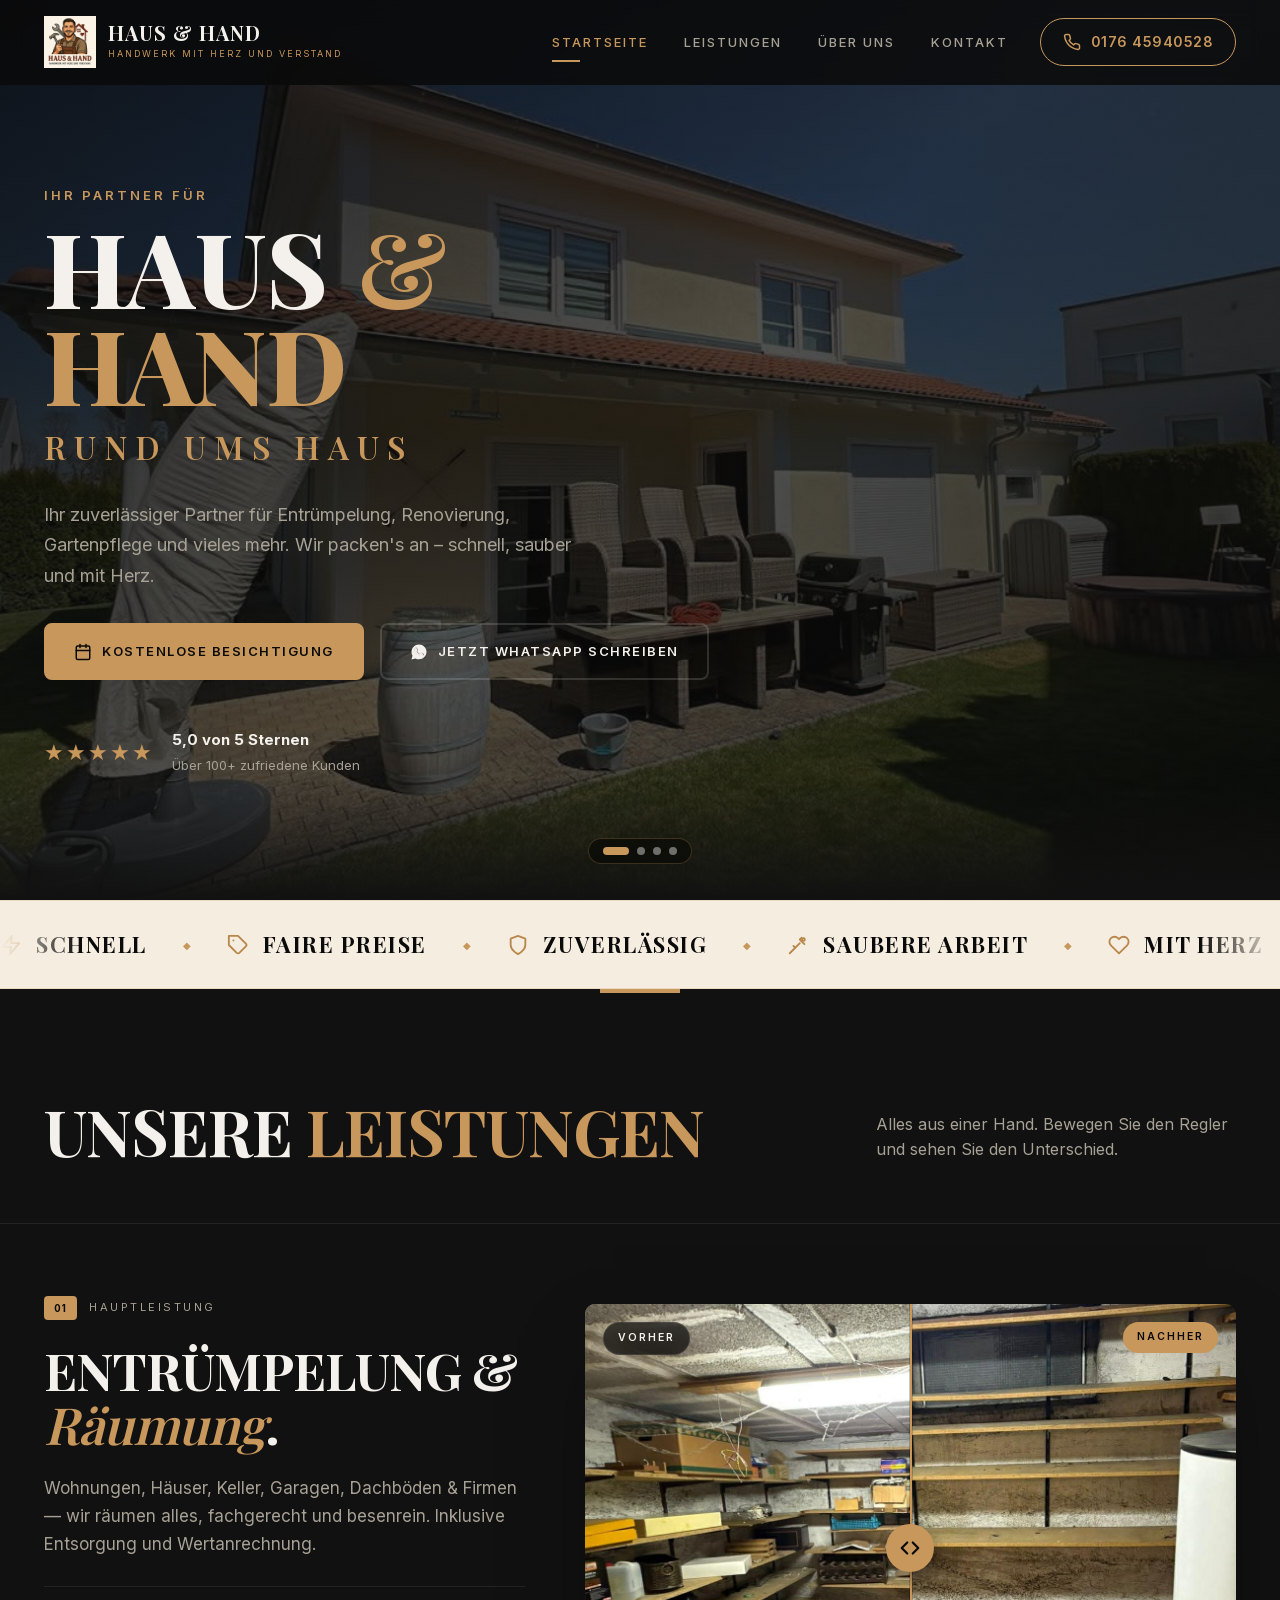
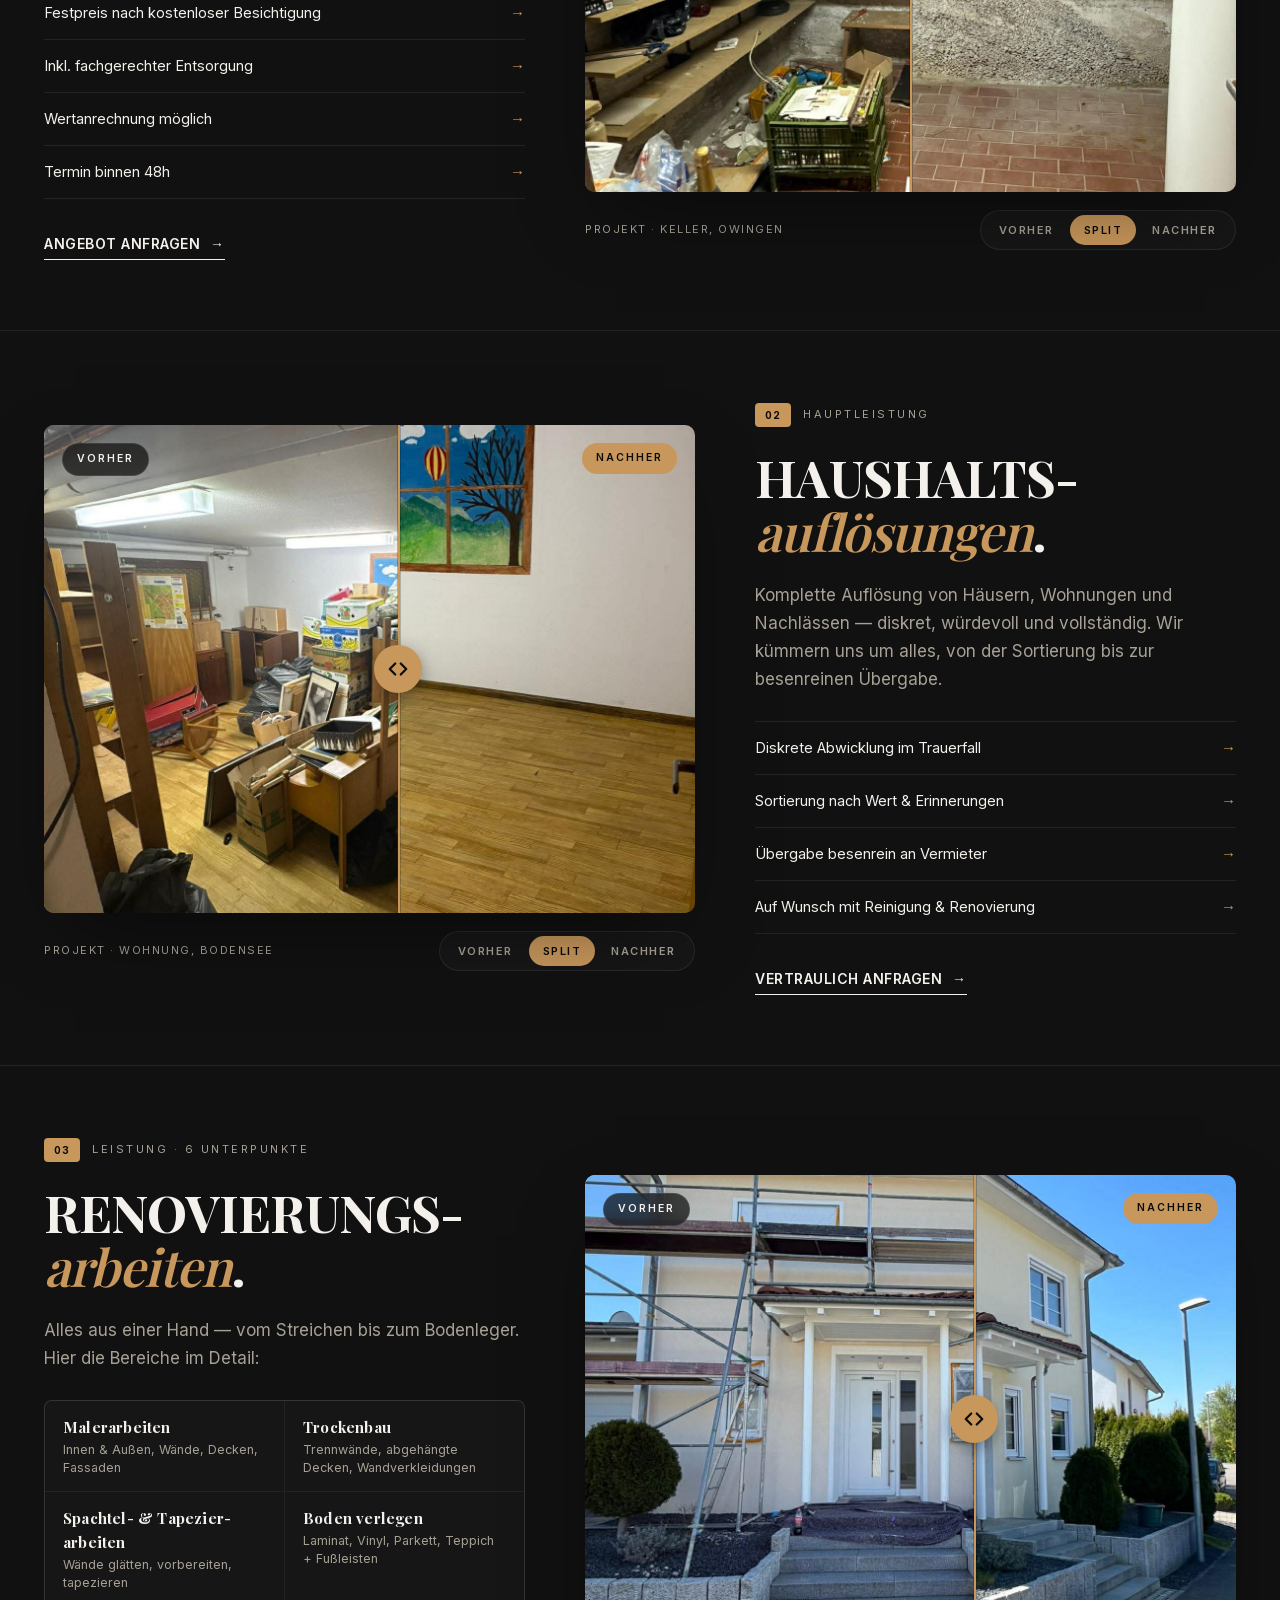
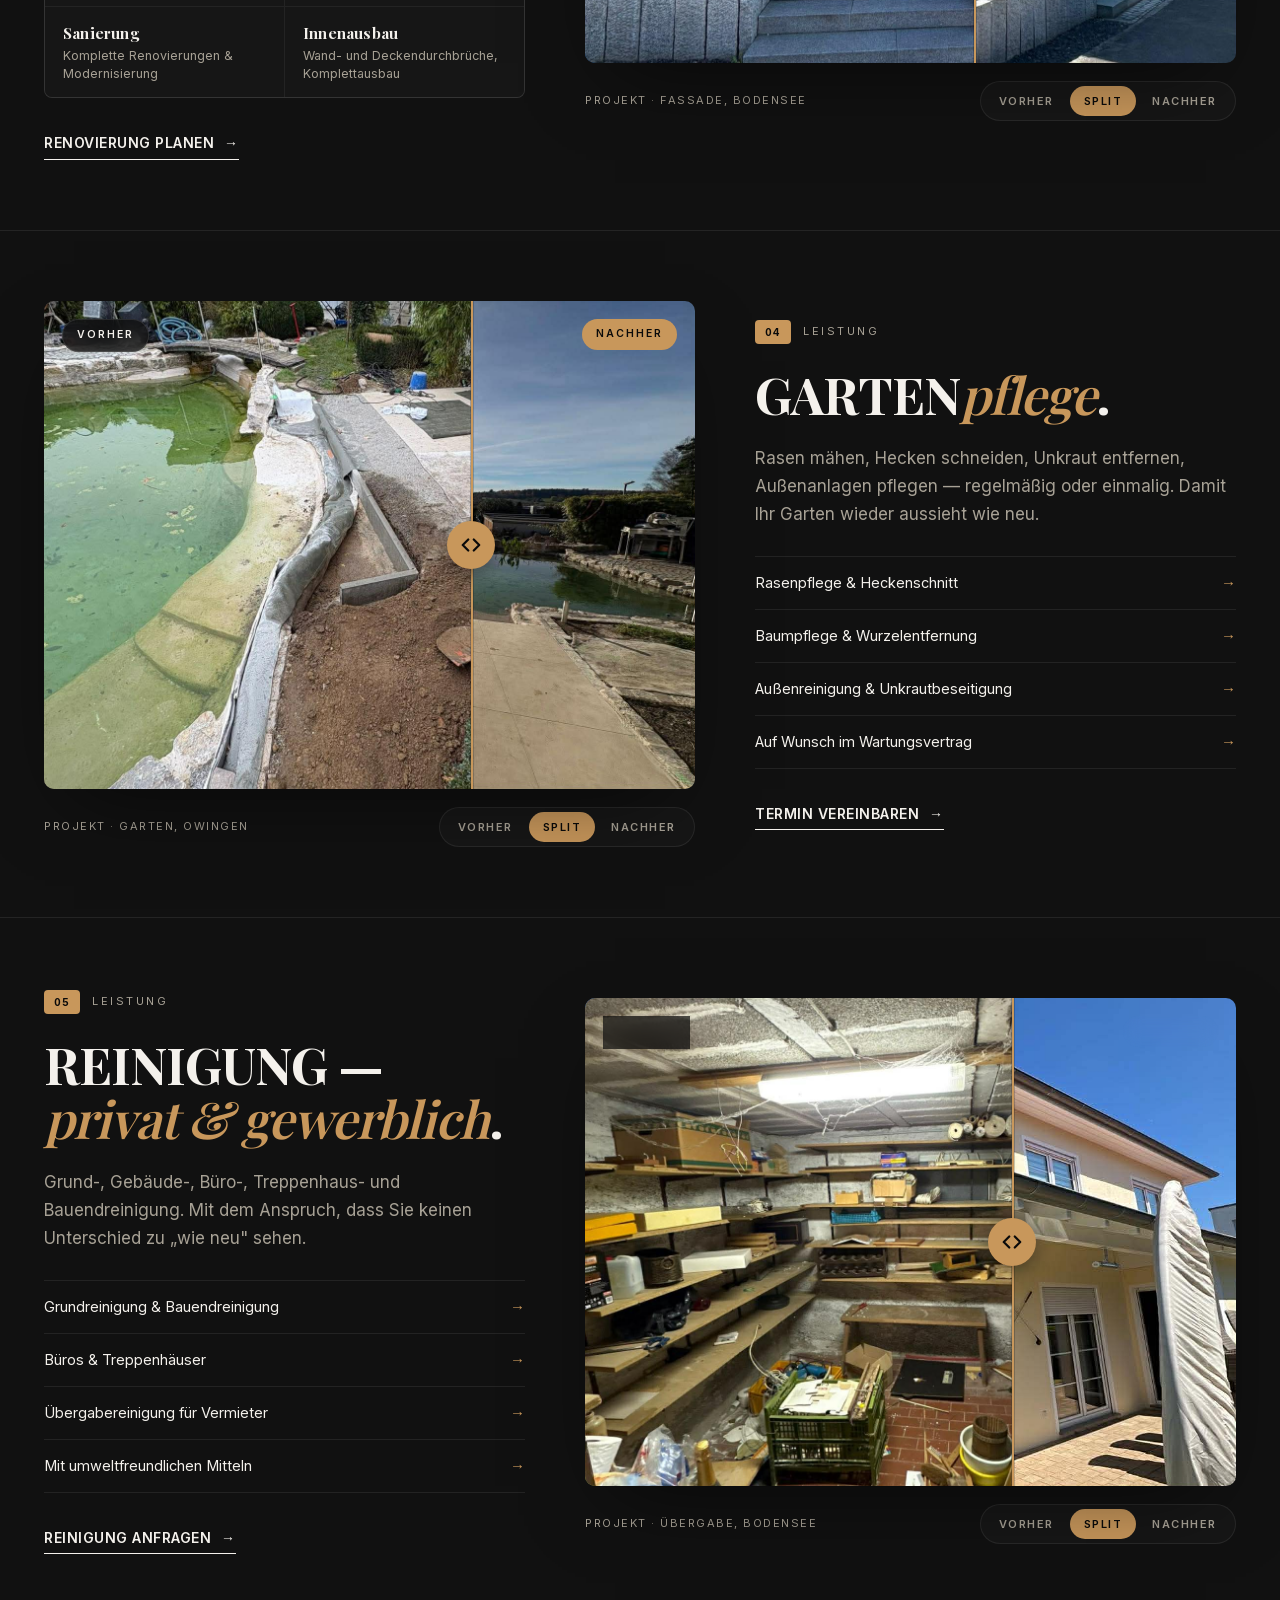
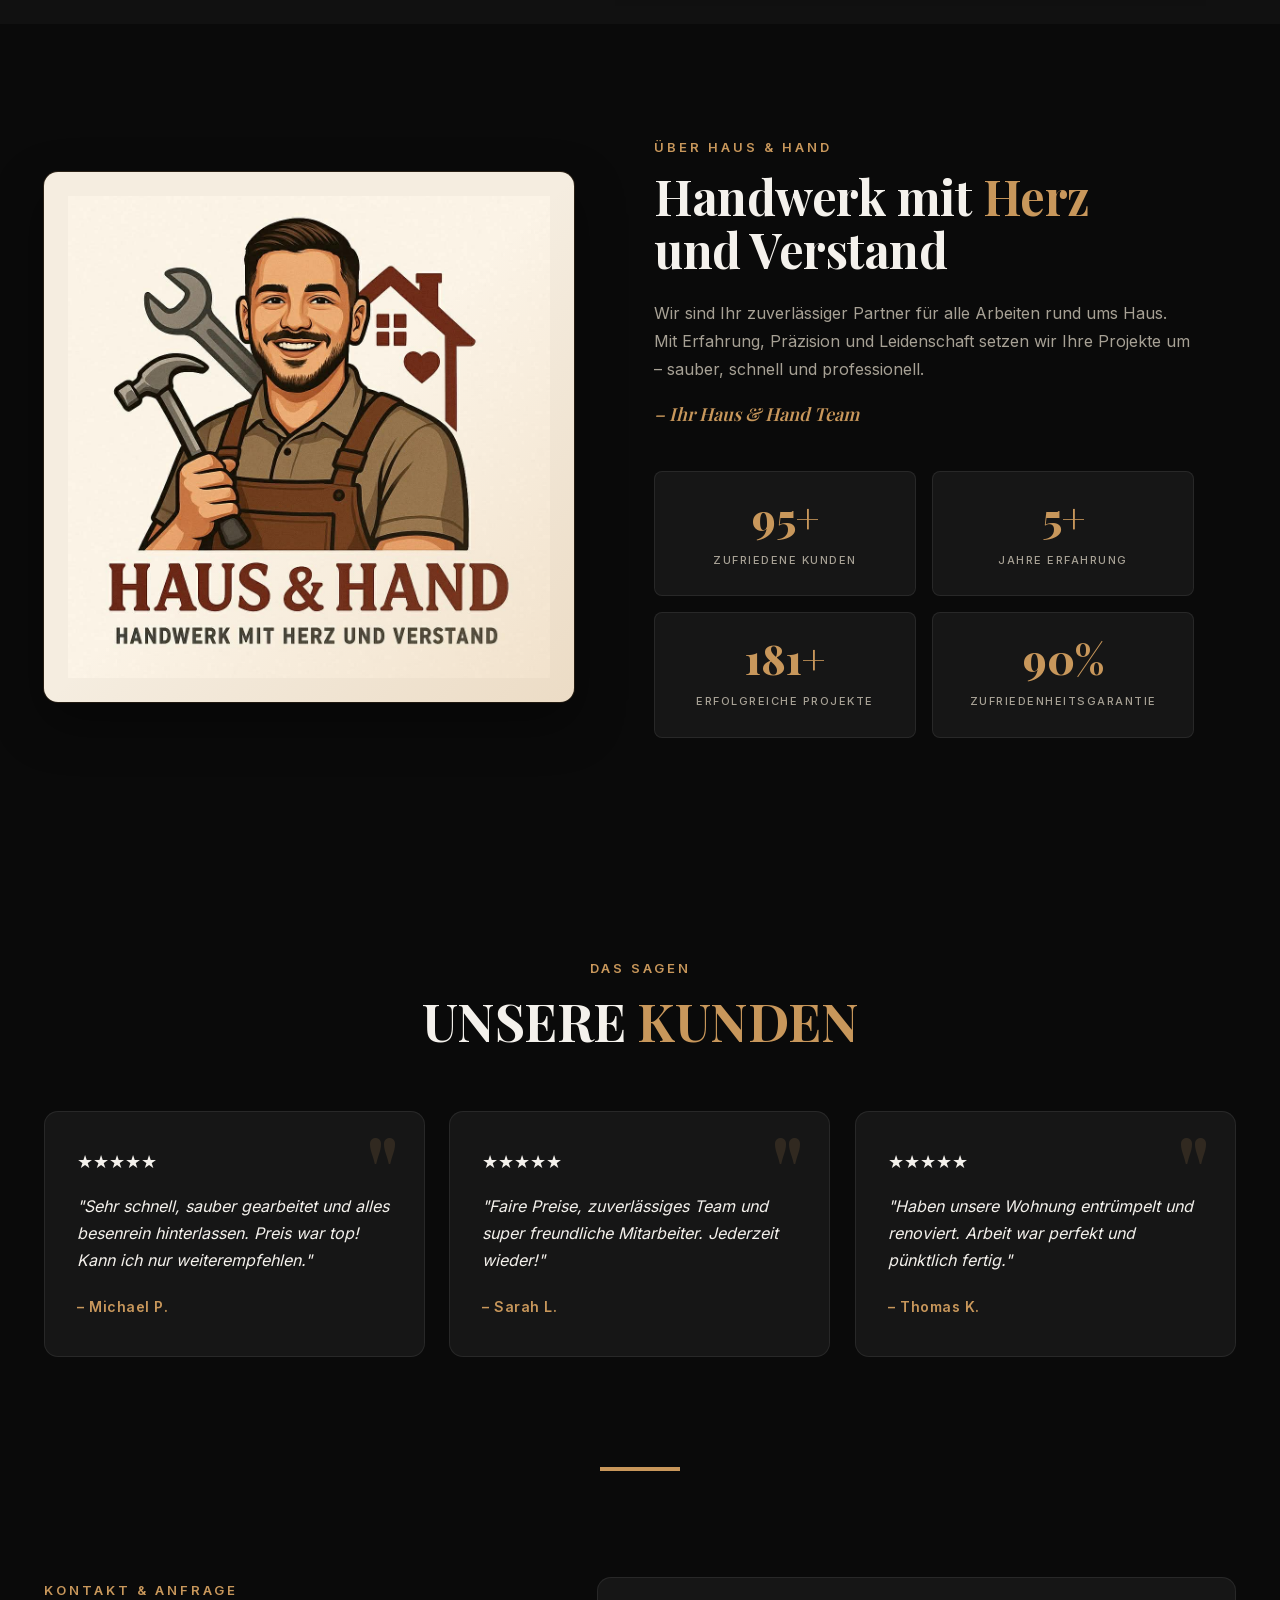
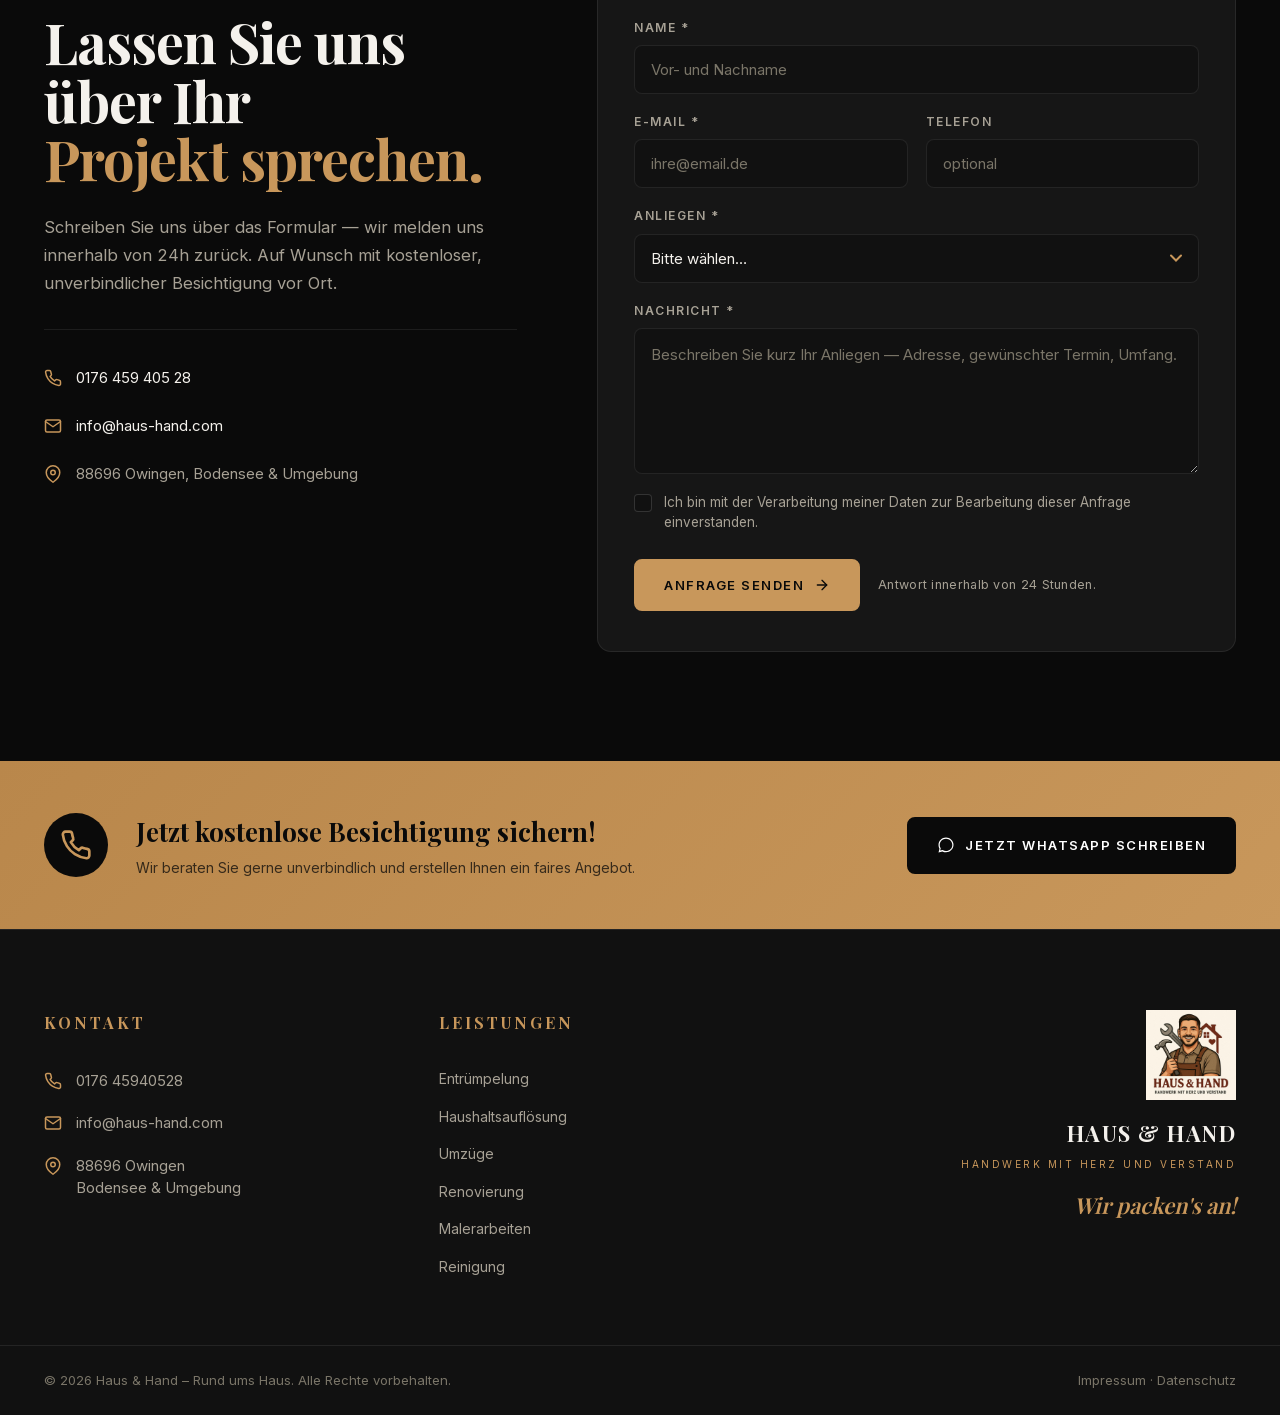
==== index.html @ e4607d59 "Add Impressum & Datenschutz, self-host Google Fonts, fix email" ====
<!DOCTYPE html>
<html lang="de">
<head>
  <meta charset="UTF-8">
  <meta name="viewport" content="width=device-width, initial-scale=1.0">
  <meta name="description" content="Haus & Hand – Ihr zuverlässiger Partner für Entrümpelung, Haushaltsauflösung, Umzüge, Renovierung, Malerarbeiten, Trockenbau, Bodenleger, Gartenpflege und Reinigung in Owingen am Bodensee.">
  <title>Haus & Hand – Handwerk mit Herz und Verstand | Owingen Bodensee</title>
  <link rel="stylesheet" href="styles.css">
</head>
<body>

  <!-- HEADER -->
  <header class="site-header" id="top">
    <div class="container header-inner">
      <a href="#top" class="brand">
        <img src="images/logo.jpg" alt="Haus & Hand Logo" class="brand-logo">
        <div class="brand-text">
          <strong>HAUS &amp; HAND</strong>
          <span>HANDWERK MIT HERZ UND VERSTAND</span>
        </div>
      </a>

      <nav class="main-nav" id="mainNav">
        <a href="#top" class="nav-link active">Startseite</a>
        <a href="#leistungen" class="nav-link">Leistungen</a>
        <a href="#ueber-uns" class="nav-link">Über uns</a>
        <a href="#kontakt" class="nav-link">Kontakt</a>
      </nav>

      <a href="tel:+4917645940528" class="phone-pill">
        <svg width="18" height="18" viewBox="0 0 24 24" fill="none" stroke="currentColor" stroke-width="2" stroke-linecap="round" stroke-linejoin="round"><path d="M22 16.92v3a2 2 0 0 1-2.18 2 19.79 19.79 0 0 1-8.63-3.07 19.5 19.5 0 0 1-6-6 19.79 19.79 0 0 1-3.07-8.67A2 2 0 0 1 4.11 2h3a2 2 0 0 1 2 1.72 12.84 12.84 0 0 0 .7 2.81 2 2 0 0 1-.45 2.11L8.09 9.91a16 16 0 0 0 6 6l1.27-1.27a2 2 0 0 1 2.11-.45 12.84 12.84 0 0 0 2.81.7A2 2 0 0 1 22 16.92z"/></svg>
        <span>0176 45940528</span>
      </a>

      <button class="nav-toggle" aria-label="Menü öffnen" aria-controls="mainNav">
        <span></span><span></span><span></span>
      </button>
    </div>
  </header>

  <!-- HERO -->
  <section class="hero">
    <div class="hero-bg">
      <div class="hero-slide active" style="background-image: url('images/hero.jpg')"></div>
      <div class="hero-slide" style="background-image: url('images/stock/hero-3.jpg')"></div>
      <div class="hero-slide" style="background-image: url('images/stock/hero-1.jpg')"></div>
      <div class="hero-slide" style="background-image: url('images/stock/hero-2.jpg')"></div>
      <div class="hero-overlay"></div>
    </div>
    <div class="hero-dots" id="heroDots">
      <button class="dot active" aria-label="Bild 1"></button>
      <button class="dot" aria-label="Bild 2"></button>
      <button class="dot" aria-label="Bild 3"></button>
      <button class="dot" aria-label="Bild 4"></button>
    </div>
    <div class="container hero-inner">
      <div class="hero-text">
        <span class="eyebrow">IHR PARTNER FÜR</span>
        <h1>HAUS <span class="amp">&amp;</span> <span class="gold">HAND</span></h1>
        <p class="hero-tag">RUND UMS HAUS</p>
        <p class="hero-lead">
          Ihr zuverlässiger Partner für Entrümpelung, Renovierung, Gartenpflege und vieles mehr.
          Wir packen's an – schnell, sauber und mit Herz.
        </p>
        <div class="hero-ctas">
          <a href="#kontakt" class="btn btn-gold">
            <svg width="18" height="18" viewBox="0 0 24 24" fill="none" stroke="currentColor" stroke-width="2" stroke-linecap="round" stroke-linejoin="round"><rect x="3" y="4" width="18" height="18" rx="2" ry="2"/><line x1="16" y1="2" x2="16" y2="6"/><line x1="8" y1="2" x2="8" y2="6"/><line x1="3" y1="10" x2="21" y2="10"/></svg>
            Kostenlose Besichtigung
          </a>
          <a href="https://wa.me/4917645940528" class="btn btn-ghost" target="_blank" rel="noopener">
            <svg width="18" height="18" viewBox="0 0 24 24" fill="currentColor"><path d="M17.5 14.4c-.3-.2-1.7-.9-2-1-.3-.1-.5-.2-.7.2-.2.3-.8 1-1 1.2-.2.2-.4.2-.7.1-.3-.2-1.3-.5-2.4-1.5-.9-.8-1.5-1.8-1.7-2.1-.2-.3 0-.5.1-.6.1-.1.3-.4.4-.5.1-.2.2-.3.3-.5 0-.2 0-.4 0-.5 0-.2-.7-1.6-.9-2.2-.2-.6-.5-.5-.7-.5h-.6c-.2 0-.5.1-.8.4-.3.3-1 1-1 2.5s1 2.9 1.2 3.1c.2.2 2.1 3.1 5 4.4.7.3 1.3.5 1.7.6.7.2 1.4.2 1.9.1.6-.1 1.7-.7 2-1.4.2-.7.2-1.2.2-1.4-.1-.1-.3-.2-.6-.4z"/><path d="M12 2C6.5 2 2 6.5 2 12c0 1.8.5 3.5 1.3 5L2 22l5.2-1.4c1.4.8 3.1 1.2 4.8 1.2 5.5 0 10-4.5 10-10S17.5 2 12 2zm5.9 14c-.3.7-1.4 1.3-1.9 1.4-.5.1-1.2.1-1.9-.1-.4-.1-1-.4-1.7-.6-3-1.3-4.9-4.2-5-4.4-.1-.2-1.2-1.6-1.2-3.1s.7-2.2 1-2.5c.3-.3.6-.4.8-.4h.6c.2 0 .5-.1.7.5.2.6.9 2 .9 2.2 0 .1 0 .3 0 .5-.1.2-.2.3-.3.5-.1.1-.3.4-.4.5-.1.1-.3.3-.1.6.2.3.8 1.3 1.7 2.1 1.1 1 2.1 1.3 2.4 1.5.3.1.5.1.7-.1.2-.2.8-.9 1-1.2.2-.3.4-.3.7-.2.3.1 1.7.8 2 1 .3.2.5.3.6.4.1.2.1.7-.1 1.4z"/></svg>
            Jetzt WhatsApp schreiben
          </a>
        </div>

        <div class="trust">
          <div class="stars" aria-label="5 von 5 Sternen">★★★★★</div>
          <div class="trust-text">
            <strong>5,0 von 5 Sternen</strong>
            <span>Über <span data-count="100" data-suffix="+">0</span> zufriedene Kunden</span>
          </div>
        </div>
      </div>
    </div>
  </section>

  <!-- USP MARQUEE -->
  <section class="usp-strip">
    <div class="marquee">
      <div class="marquee-track">
        <!-- Set 1 -->
        <span class="m-item"><svg width="22" height="22" viewBox="0 0 24 24" fill="none" stroke="currentColor" stroke-width="2" stroke-linecap="round" stroke-linejoin="round"><path d="M13 2L3 14h9l-1 8 10-12h-9l1-8z"/></svg>Schnell</span>
        <span class="m-sep">◆</span>
        <span class="m-item"><svg width="22" height="22" viewBox="0 0 24 24" fill="none" stroke="currentColor" stroke-width="2" stroke-linecap="round" stroke-linejoin="round"><path d="M20.59 13.41l-7.17 7.17a2 2 0 0 1-2.83 0L2 12V2h10l8.59 8.59a2 2 0 0 1 0 2.82z"/><line x1="7" y1="7" x2="7.01" y2="7"/></svg>Faire Preise</span>
        <span class="m-sep">◆</span>
        <span class="m-item"><svg width="22" height="22" viewBox="0 0 24 24" fill="none" stroke="currentColor" stroke-width="2" stroke-linecap="round" stroke-linejoin="round"><path d="M12 22s8-4 8-10V5l-8-3-8 3v7c0 6 8 10 8 10z"/></svg>Zuverlässig</span>
        <span class="m-sep">◆</span>
        <span class="m-item"><svg width="22" height="22" viewBox="0 0 24 24" fill="none" stroke="currentColor" stroke-width="2" stroke-linecap="round" stroke-linejoin="round"><path d="M3 21l6-6m0 0l5-5m-5 5l-2-2m7-7l5 5m-5-5l2-2"/><circle cx="18" cy="6" r="1.5"/></svg>Saubere Arbeit</span>
        <span class="m-sep">◆</span>
        <span class="m-item"><svg width="22" height="22" viewBox="0 0 24 24" fill="none" stroke="currentColor" stroke-width="2" stroke-linecap="round" stroke-linejoin="round"><path d="M20.84 4.61a5.5 5.5 0 0 0-7.78 0L12 5.67l-1.06-1.06a5.5 5.5 0 0 0-7.78 7.78l1.06 1.06L12 21.23l7.78-7.78 1.06-1.06a5.5 5.5 0 0 0 0-7.78z"/></svg>Mit Herz</span>
        <span class="m-sep">◆</span>

        <!-- Set 2 (duplicate for seamless loop) -->
        <span class="m-item" aria-hidden="true"><svg width="22" height="22" viewBox="0 0 24 24" fill="none" stroke="currentColor" stroke-width="2" stroke-linecap="round" stroke-linejoin="round"><path d="M13 2L3 14h9l-1 8 10-12h-9l1-8z"/></svg>Schnell</span>
        <span class="m-sep" aria-hidden="true">◆</span>
        <span class="m-item" aria-hidden="true"><svg width="22" height="22" viewBox="0 0 24 24" fill="none" stroke="currentColor" stroke-width="2" stroke-linecap="round" stroke-linejoin="round"><path d="M20.59 13.41l-7.17 7.17a2 2 0 0 1-2.83 0L2 12V2h10l8.59 8.59a2 2 0 0 1 0 2.82z"/><line x1="7" y1="7" x2="7.01" y2="7"/></svg>Faire Preise</span>
        <span class="m-sep" aria-hidden="true">◆</span>
        <span class="m-item" aria-hidden="true"><svg width="22" height="22" viewBox="0 0 24 24" fill="none" stroke="currentColor" stroke-width="2" stroke-linecap="round" stroke-linejoin="round"><path d="M12 22s8-4 8-10V5l-8-3-8 3v7c0 6 8 10 8 10z"/></svg>Zuverlässig</span>
        <span class="m-sep" aria-hidden="true">◆</span>
        <span class="m-item" aria-hidden="true"><svg width="22" height="22" viewBox="0 0 24 24" fill="none" stroke="currentColor" stroke-width="2" stroke-linecap="round" stroke-linejoin="round"><path d="M3 21l6-6m0 0l5-5m-5 5l-2-2m7-7l5 5m-5-5l2-2"/><circle cx="18" cy="6" r="1.5"/></svg>Saubere Arbeit</span>
        <span class="m-sep" aria-hidden="true">◆</span>
        <span class="m-item" aria-hidden="true"><svg width="22" height="22" viewBox="0 0 24 24" fill="none" stroke="currentColor" stroke-width="2" stroke-linecap="round" stroke-linejoin="round"><path d="M20.84 4.61a5.5 5.5 0 0 0-7.78 0L12 5.67l-1.06-1.06a5.5 5.5 0 0 0-7.78 7.78l1.06 1.06L12 21.23l7.78-7.78 1.06-1.06a5.5 5.5 0 0 0 0-7.78z"/></svg>Mit Herz</span>
        <span class="m-sep" aria-hidden="true">◆</span>
      </div>
    </div>
  </section>

  <!-- SERVICES -->
  <section class="services-new" id="leistungen">
    <div class="container">
      <div class="svc-head reveal">
        <h2>UNSERE <span class="gold">LEISTUNGEN</span></h2>
        <p class="svc-lead">Alles aus einer Hand. Bewegen Sie den Regler und sehen Sie den Unterschied.</p>
      </div>
    </div>

    <!-- 01 Entrümpelung -->
    <section class="svc-block" id="entruempelung">
      <div class="container">
        <div class="svc-grid">
          <div class="svc-info reveal">
            <div class="svc-tag"><span class="svc-num">01</span> Hauptleistung</div>
            <h3>Entrümpelung &amp; <span class="gold-italic">Räumung</span>.</h3>
            <p>Wohnungen, Häuser, Keller, Garagen, Dachböden &amp; Firmen — wir räumen alles, fachgerecht und besenrein. Inklusive Entsorgung und Wertanrechnung.</p>
            <ul class="svc-bullets">
              <li>Festpreis nach kostenloser Besichtigung</li>
              <li>Inkl. fachgerechter Entsorgung</li>
              <li>Wertanrechnung möglich</li>
              <li>Termin binnen 48h</li>
            </ul>
            <a href="#kontakt" class="svc-link">Angebot anfragen <span>→</span></a>
          </div>
          <div class="svc-media reveal">
            <div class="ba" data-ba
              data-before="images/gallery/keller-vorher.jpg"
              data-after="images/gallery/keller-nachher.jpg"
              data-before-label="Vorher"
              data-after-label="Nachher"></div>
            <div class="ba-foot">
              <span>Projekt · Keller, Owingen</span>
              <div class="ba-toggle">
                <button data-mode="before">Vorher</button>
                <button data-mode="split" class="active">Split</button>
                <button data-mode="after">Nachher</button>
              </div>
            </div>
          </div>
        </div>
      </div>
    </section>

    <!-- 02 Haushaltsauflösungen -->
    <section class="svc-block flip" id="haushaltsaufloesung">
      <div class="container">
        <div class="svc-grid">
          <div class="svc-info reveal">
            <div class="svc-tag"><span class="svc-num">02</span> Hauptleistung</div>
            <h3>Haushalts&shy;<span class="gold-italic">auflösungen</span>.</h3>
            <p>Komplette Auflösung von Häusern, Wohnungen und Nachlässen — diskret, würdevoll und vollständig. Wir kümmern uns um alles, von der Sortierung bis zur besenreinen Übergabe.</p>
            <ul class="svc-bullets">
              <li>Diskrete Abwicklung im Trauerfall</li>
              <li>Sortierung nach Wert &amp; Erinnerungen</li>
              <li>Übergabe besenrein an Vermieter</li>
              <li>Auf Wunsch mit Reinigung &amp; Renovierung</li>
            </ul>
            <a href="#kontakt" class="svc-link">Vertraulich anfragen <span>→</span></a>
          </div>
          <div class="svc-media reveal">
            <div class="ba" data-ba
              data-before="images/gallery/haushalt-vorher.jpg"
              data-after="images/gallery/boden.jpg"
              data-before-label="Vorher"
              data-after-label="Nachher"></div>
            <div class="ba-foot">
              <span>Projekt · Wohnung, Bodensee</span>
              <div class="ba-toggle">
                <button data-mode="before">Vorher</button>
                <button data-mode="split" class="active">Split</button>
                <button data-mode="after">Nachher</button>
              </div>
            </div>
          </div>
        </div>
      </div>
    </section>

    <!-- 03 Renovierung -->
    <section class="svc-block" id="renovierung">
      <div class="container">
        <div class="svc-grid">
          <div class="svc-info reveal">
            <div class="svc-tag"><span class="svc-num">03</span> Leistung · 6 Unterpunkte</div>
            <h3>Renovierungs&shy;<span class="gold-italic">arbeiten</span>.</h3>
            <p>Alles aus einer Hand — vom Streichen bis zum Bodenleger. Hier die Bereiche im Detail:</p>
            <div class="svc-subgrid">
              <div class="svc-subitem">
                <strong>Malerarbeiten</strong>
                <span>Innen &amp; Außen, Wände, Decken, Fassaden</span>
              </div>
              <div class="svc-subitem">
                <strong>Trockenbau</strong>
                <span>Trennwände, abgehängte Decken, Wandverkleidungen</span>
              </div>
              <div class="svc-subitem">
                <strong>Spachtel- &amp; Tapezier&shy;arbeiten</strong>
                <span>Wände glätten, vorbereiten, tapezieren</span>
              </div>
              <div class="svc-subitem">
                <strong>Boden verlegen</strong>
                <span>Laminat, Vinyl, Parkett, Teppich + Fußleisten</span>
              </div>
              <div class="svc-subitem">
                <strong>Sanierung</strong>
                <span>Komplette Renovierungen &amp; Modernisierung</span>
              </div>
              <div class="svc-subitem">
                <strong>Innenausbau</strong>
                <span>Wand- und Deckendurchbrüche, Komplettausbau</span>
              </div>
            </div>
            <a href="#kontakt" class="svc-link">Renovierung planen <span>→</span></a>
          </div>
          <div class="svc-media reveal">
            <div class="ba" data-ba
              data-before="images/gallery/geruest.jpg"
              data-after="images/gallery/fassade-fertig.jpg"
              data-before-label="Vorher"
              data-after-label="Nachher"></div>
            <div class="ba-foot">
              <span>Projekt · Fassade, Bodensee</span>
              <div class="ba-toggle">
                <button data-mode="before">Vorher</button>
                <button data-mode="split" class="active">Split</button>
                <button data-mode="after">Nachher</button>
              </div>
            </div>
          </div>
        </div>
      </div>
    </section>

    <!-- 04 Gartenpflege -->
    <section class="svc-block flip" id="garten">
      <div class="container">
        <div class="svc-grid">
          <div class="svc-info reveal">
            <div class="svc-tag"><span class="svc-num">04</span> Leistung</div>
            <h3>Garten&shy;<span class="gold-italic">pflege</span>.</h3>
            <p>Rasen mähen, Hecken schneiden, Unkraut entfernen, Außenanlagen pflegen — regelmäßig oder einmalig. Damit Ihr Garten wieder aussieht wie neu.</p>
            <ul class="svc-bullets">
              <li>Rasenpflege &amp; Heckenschnitt</li>
              <li>Baumpflege &amp; Wurzelentfernung</li>
              <li>Außenreinigung &amp; Unkrautbeseitigung</li>
              <li>Auf Wunsch im Wartungsvertrag</li>
            </ul>
            <a href="#kontakt" class="svc-link">Termin vereinbaren <span>→</span></a>
          </div>
          <div class="svc-media reveal">
            <div class="ba" data-ba
              data-before="images/gallery/garten-vorher.jpg"
              data-after="images/gallery/garten-nachher.jpg"
              data-before-label="Vorher"
              data-after-label="Nachher"></div>
            <div class="ba-foot">
              <span>Projekt · Garten, Owingen</span>
              <div class="ba-toggle">
                <button data-mode="before">Vorher</button>
                <button data-mode="split" class="active">Split</button>
                <button data-mode="after">Nachher</button>
              </div>
            </div>
          </div>
        </div>
      </div>
    </section>

    <!-- 05 Reinigung -->
    <section class="svc-block" id="reinigung">
      <div class="container">
        <div class="svc-grid">
          <div class="svc-info reveal">
            <div class="svc-tag"><span class="svc-num">05</span> Leistung</div>
            <h3>Reinigung — <span class="gold-italic">privat &amp; gewerblich</span>.</h3>
            <p>Grund-, Gebäude-, Büro-, Treppenhaus- und Bauendreinigung. Mit dem Anspruch, dass Sie keinen Unterschied zu „wie neu" sehen.</p>
            <ul class="svc-bullets">
              <li>Grundreinigung &amp; Bauendreinigung</li>
              <li>Büros &amp; Treppenhäuser</li>
              <li>Übergabereinigung für Vermieter</li>
              <li>Mit umweltfreundlichen Mitteln</li>
            </ul>
            <a href="#kontakt" class="svc-link">Reinigung anfragen <span>→</span></a>
          </div>
          <div class="svc-media reveal">
            <div class="ba" data-ba
              data-before="images/gallery/keller-vorher.jpg"
              data-after="images/gallery/haus-aussen.jpg"
              data-before-label="Vorher"
              data-after-label="Nachher"></div>
            <div class="ba-foot">
              <span>Projekt · Übergabe, Bodensee</span>
              <div class="ba-toggle">
                <button data-mode="before">Vorher</button>
                <button data-mode="split" class="active">Split</button>
                <button data-mode="after">Nachher</button>
              </div>
            </div>
          </div>
        </div>
      </div>
    </section>
  </section>

  <!-- ABOUT -->
  <section class="about" id="ueber-uns">
    <div class="container about-grid">
      <div class="about-image reveal">
        <img src="images/logo.jpg" alt="Haus & Hand Logo">
        <div class="about-image-overlay"></div>
      </div>
      <div class="about-text reveal">
        <span class="eyebrow">ÜBER HAUS &amp; HAND</span>
        <h2>Handwerk mit <span class="gold">Herz</span><br>und Verstand</h2>
        <p>
          Wir sind Ihr zuverlässiger Partner für alle Arbeiten rund ums Haus.
          Mit Erfahrung, Präzision und Leidenschaft setzen wir Ihre Projekte um –
          sauber, schnell und professionell.
        </p>
        <p class="signature">– Ihr Haus &amp; Hand Team</p>

        <div class="stats">
          <div class="stat">
            <strong><span data-count="100" data-suffix="+">0</span></strong>
            <span>ZUFRIEDENE KUNDEN</span>
          </div>
          <div class="stat">
            <strong><span data-count="5" data-suffix="+">0</span></strong>
            <span>JAHRE ERFAHRUNG</span>
          </div>
          <div class="stat">
            <strong><span data-count="200" data-suffix="+">0</span></strong>
            <span>ERFOLGREICHE PROJEKTE</span>
          </div>
          <div class="stat">
            <strong><span data-count="100" data-suffix="%">0</span></strong>
            <span>ZUFRIEDENHEITSGARANTIE</span>
          </div>
        </div>
      </div>
    </div>
  </section>

  <!-- TESTIMONIALS -->
  <section class="testimonials">
    <div class="container">
      <div class="section-head">
        <span class="eyebrow center">DAS SAGEN</span>
        <h2>UNSERE <span class="gold">KUNDEN</span></h2>
      </div>

      <div class="testi-grid">
        <blockquote class="testi reveal">
          <div class="stars">★★★★★</div>
          <p>"Sehr schnell, sauber gearbeitet und alles besenrein hinterlassen. Preis war top! Kann ich nur weiterempfehlen."</p>
          <cite>– Michael P.</cite>
        </blockquote>
        <blockquote class="testi reveal">
          <div class="stars">★★★★★</div>
          <p>"Faire Preise, zuverlässiges Team und super freundliche Mitarbeiter. Jederzeit wieder!"</p>
          <cite>– Sarah L.</cite>
        </blockquote>
        <blockquote class="testi reveal">
          <div class="stars">★★★★★</div>
          <p>"Haben unsere Wohnung entrümpelt und renoviert. Arbeit war perfekt und pünktlich fertig."</p>
          <cite>– Thomas K.</cite>
        </blockquote>
      </div>
    </div>
  </section>

  <!-- CONTACT FORM -->
  <section class="contact-form" id="kontakt">
    <div class="container contact-grid">
      <div class="contact-text reveal">
        <span class="eyebrow">KONTAKT &amp; ANFRAGE</span>
        <h2>Lassen Sie uns über Ihr<br><span class="gold">Projekt sprechen.</span></h2>
        <p>
          Schreiben Sie uns über das Formular — wir melden uns innerhalb von 24h
          zurück. Auf Wunsch mit kostenloser, unverbindlicher Besichtigung vor Ort.
        </p>

        <ul class="contact-meta">
          <li>
            <svg width="18" height="18" viewBox="0 0 24 24" fill="none" stroke="currentColor" stroke-width="2" stroke-linecap="round" stroke-linejoin="round"><path d="M22 16.92v3a2 2 0 0 1-2.18 2 19.79 19.79 0 0 1-8.63-3.07 19.5 19.5 0 0 1-6-6 19.79 19.79 0 0 1-3.07-8.67A2 2 0 0 1 4.11 2h3a2 2 0 0 1 2 1.72 12.84 12.84 0 0 0 .7 2.81 2 2 0 0 1-.45 2.11L8.09 9.91a16 16 0 0 0 6 6l1.27-1.27a2 2 0 0 1 2.11-.45 12.84 12.84 0 0 0 2.81.7A2 2 0 0 1 22 16.92z"/></svg>
            <a href="tel:+4917645940528">0176 459 405 28</a>
          </li>
          <li>
            <svg width="18" height="18" viewBox="0 0 24 24" fill="none" stroke="currentColor" stroke-width="2" stroke-linecap="round" stroke-linejoin="round"><path d="M4 4h16c1.1 0 2 .9 2 2v12c0 1.1-.9 2-2 2H4c-1.1 0-2-.9-2-2V6c0-1.1.9-2 2-2z"/><polyline points="22,6 12,13 2,6"/></svg>
            <a href="mailto:info@haus-hand.com">info@haus-hand.com</a>
          </li>
          <li>
            <svg width="18" height="18" viewBox="0 0 24 24" fill="none" stroke="currentColor" stroke-width="2" stroke-linecap="round" stroke-linejoin="round"><path d="M21 10c0 7-9 13-9 13s-9-6-9-13a9 9 0 0 1 18 0z"/><circle cx="12" cy="10" r="3"/></svg>
            <span>88696 Owingen, Bodensee &amp; Umgebung</span>
          </li>
        </ul>
      </div>

      <form class="contact-form-card reveal" id="anfrageForm" novalidate>
        <div class="form-row">
          <label class="field">
            <span>Name *</span>
            <input type="text" name="name" required autocomplete="name" placeholder="Vor- und Nachname">
          </label>
        </div>

        <div class="form-row form-row-2">
          <label class="field">
            <span>E-Mail *</span>
            <input type="email" name="email" required autocomplete="email" placeholder="ihre@email.de">
          </label>
          <label class="field">
            <span>Telefon</span>
            <input type="tel" name="phone" autocomplete="tel" placeholder="optional">
          </label>
        </div>

        <div class="form-row">
          <label class="field">
            <span>Anliegen *</span>
            <select name="topic" required>
              <option value="" disabled selected>Bitte wählen…</option>
              <option>Entrümpelung &amp; Räumung</option>
              <option>Haushaltsauflösung</option>
              <option>Renovierungsarbeiten</option>
              <option>Gartenpflege</option>
              <option>Reinigung</option>
              <option>Umzug &amp; Transport</option>
              <option>Sonstiges</option>
            </select>
          </label>
        </div>

        <div class="form-row">
          <label class="field">
            <span>Nachricht *</span>
            <textarea name="message" rows="5" required placeholder="Beschreiben Sie kurz Ihr Anliegen — Adresse, gewünschter Termin, Umfang."></textarea>
          </label>
        </div>

        <div class="form-row form-consent">
          <label class="checkbox">
            <input type="checkbox" name="consent" required>
            <span>Ich bin mit der Verarbeitung meiner Daten zur Bearbeitung dieser Anfrage einverstanden.</span>
          </label>
        </div>

        <div class="form-actions">
          <button type="submit" class="btn btn-gold">
            Anfrage senden
            <svg width="16" height="16" viewBox="0 0 24 24" fill="none" stroke="currentColor" stroke-width="2" stroke-linecap="round" stroke-linejoin="round"><line x1="5" y1="12" x2="19" y2="12"/><polyline points="12 5 19 12 12 19"/></svg>
          </button>
          <span class="form-hint">Antwort innerhalb von 24 Stunden.</span>
        </div>

        <div class="form-status" id="formStatus" hidden></div>
      </form>
    </div>
  </section>

  <!-- CTA BAND -->
  <section class="cta-band">
    <div class="container cta-inner">
      <div class="cta-icon">
        <svg width="32" height="32" viewBox="0 0 24 24" fill="none" stroke="currentColor" stroke-width="2" stroke-linecap="round" stroke-linejoin="round"><path d="M22 16.92v3a2 2 0 0 1-2.18 2 19.79 19.79 0 0 1-8.63-3.07 19.5 19.5 0 0 1-6-6 19.79 19.79 0 0 1-3.07-8.67A2 2 0 0 1 4.11 2h3a2 2 0 0 1 2 1.72 12.84 12.84 0 0 0 .7 2.81 2 2 0 0 1-.45 2.11L8.09 9.91a16 16 0 0 0 6 6l1.27-1.27a2 2 0 0 1 2.11-.45 12.84 12.84 0 0 0 2.81.7A2 2 0 0 1 22 16.92z"/></svg>
      </div>
      <div class="cta-text">
        <h3>Jetzt kostenlose Besichtigung sichern!</h3>
        <p>Wir beraten Sie gerne unverbindlich und erstellen Ihnen ein faires Angebot.</p>
      </div>
      <a href="https://wa.me/4917645940528" class="btn btn-whatsapp" target="_blank" rel="noopener">
        <svg width="18" height="18" viewBox="0 0 24 24" fill="currentColor"><path d="M12 2C6.5 2 2 6.5 2 12c0 1.8.5 3.5 1.3 5L2 22l5.2-1.4c1.4.8 3.1 1.2 4.8 1.2 5.5 0 10-4.5 10-10S17.5 2 12 2zm0 18c-1.6 0-3.1-.4-4.4-1.2l-.3-.2-3.1.8.8-3-.2-.3C4 15 3.6 13.5 3.6 12c0-4.6 3.8-8.4 8.4-8.4s8.4 3.8 8.4 8.4-3.8 8-8.4 8z"/></svg>
        Jetzt WhatsApp schreiben
      </a>
    </div>
  </section>

  <!-- FOOTER / KONTAKT -->
  <footer class="site-footer">
    <div class="container footer-grid">
      <div class="footer-col">
        <h4>KONTAKT</h4>
        <ul class="contact-list">
          <li>
            <svg width="18" height="18" viewBox="0 0 24 24" fill="none" stroke="currentColor" stroke-width="2" stroke-linecap="round" stroke-linejoin="round"><path d="M22 16.92v3a2 2 0 0 1-2.18 2 19.79 19.79 0 0 1-8.63-3.07 19.5 19.5 0 0 1-6-6 19.79 19.79 0 0 1-3.07-8.67A2 2 0 0 1 4.11 2h3a2 2 0 0 1 2 1.72 12.84 12.84 0 0 0 .7 2.81 2 2 0 0 1-.45 2.11L8.09 9.91a16 16 0 0 0 6 6l1.27-1.27a2 2 0 0 1 2.11-.45 12.84 12.84 0 0 0 2.81.7A2 2 0 0 1 22 16.92z"/></svg>
            <a href="tel:+4917645940528">0176 45940528</a>
          </li>
          <li>
            <svg width="18" height="18" viewBox="0 0 24 24" fill="none" stroke="currentColor" stroke-width="2" stroke-linecap="round" stroke-linejoin="round"><path d="M4 4h16c1.1 0 2 .9 2 2v12c0 1.1-.9 2-2 2H4c-1.1 0-2-.9-2-2V6c0-1.1.9-2 2-2z"/><polyline points="22,6 12,13 2,6"/></svg>
            <a href="mailto:info@haus-hand.com">info@haus-hand.com</a>
          </li>
          <li>
            <svg width="18" height="18" viewBox="0 0 24 24" fill="none" stroke="currentColor" stroke-width="2" stroke-linecap="round" stroke-linejoin="round"><path d="M21 10c0 7-9 13-9 13s-9-6-9-13a9 9 0 0 1 18 0z"/><circle cx="12" cy="10" r="3"/></svg>
            <span>88696 Owingen<br>Bodensee &amp; Umgebung</span>
          </li>
        </ul>
      </div>

      <div class="footer-col">
        <h4>LEISTUNGEN</h4>
        <ul class="footer-links">
          <li><a href="#leistungen">Entrümpelung</a></li>
          <li><a href="#leistungen">Haushaltsauflösung</a></li>
          <li><a href="#leistungen">Umzüge</a></li>
          <li><a href="#leistungen">Renovierung</a></li>
          <li><a href="#leistungen">Malerarbeiten</a></li>
          <li><a href="#leistungen">Reinigung</a></li>
        </ul>
      </div>

      <div class="footer-col footer-brand">
        <img src="images/logo.jpg" alt="Haus & Hand Logo">
        <strong>HAUS &amp; HAND</strong>
        <span>HANDWERK MIT HERZ UND VERSTAND</span>
        <p class="footer-claim">Wir packen's an!</p>
      </div>
    </div>

    <div class="footer-bottom">
      <div class="container">
        <p>© 2026 Haus &amp; Hand – Rund ums Haus. Alle Rechte vorbehalten.</p>
        <p><a href="impressum.html">Impressum</a> · <a href="datenschutz.html">Datenschutz</a></p>
      </div>
    </div>
  </footer>

  <script>
    // Mobile menu toggle
    const toggle = document.querySelector('.nav-toggle');
    const nav = document.getElementById('mainNav');
    toggle?.addEventListener('click', () => {
      nav.classList.toggle('open');
      toggle.classList.toggle('open');
    });
    nav?.querySelectorAll('a').forEach(a => a.addEventListener('click', () => {
      nav.classList.remove('open');
      toggle.classList.remove('open');
    }));

    // Active link on scroll
    const sections = document.querySelectorAll('section[id], header[id]');
    const links = document.querySelectorAll('.nav-link');
    const onScroll = () => {
      let current = 'top';
      sections.forEach(s => {
        const top = s.getBoundingClientRect().top;
        if (top <= 120) current = s.id;
      });
      links.forEach(l => l.classList.toggle('active', l.getAttribute('href') === '#' + current));
    };
    window.addEventListener('scroll', onScroll);

    // Header shadow on scroll
    const header = document.querySelector('.site-header');
    window.addEventListener('scroll', () => {
      header.classList.toggle('scrolled', window.scrollY > 20);
    });

    // Hero background carousel
    (() => {
      const slides = document.querySelectorAll('.hero-slide');
      const dots = document.querySelectorAll('#heroDots .dot');
      if (!slides.length) return;
      let idx = 0, timer;
      const show = (n) => {
        slides.forEach((s, i) => s.classList.toggle('active', i === n));
        dots.forEach((d, i) => d.classList.toggle('active', i === n));
        idx = n;
      };
      const next = () => show((idx + 1) % slides.length);
      const start = () => { timer = setInterval(next, 4500); };
      dots.forEach((dot, i) => dot.addEventListener('click', () => {
        clearInterval(timer); show(i); start();
      }));
      start();
    })();

    // Reveal on scroll
    (() => {
      const reveals = document.querySelectorAll('.reveal');
      if (!reveals.length) return;
      if (!('IntersectionObserver' in window)) {
        reveals.forEach(el => el.classList.add('in-view'));
        return;
      }
      const obs = new IntersectionObserver((entries) => {
        entries.forEach(e => {
          if (e.isIntersecting) {
            e.target.classList.add('in-view');
            obs.unobserve(e.target);
          }
        });
      }, { threshold: 0.12, rootMargin: '0px 0px -50px 0px' });
      reveals.forEach(el => obs.observe(el));
    })();

    // Before/After slider
    function setupBA(root) {
      const before = root.dataset.before;
      const after = root.dataset.after;
      const beforeLabel = root.dataset.beforeLabel || 'Vorher';
      const afterLabel = root.dataset.afterLabel || 'Nachher';
      root.innerHTML = `
        <img class="img-after" src="${after}" alt="${afterLabel}" />
        <div class="after-wrap"><img class="img-before" src="${before}" alt="${beforeLabel}" /></div>
        <span class="label label-before">${beforeLabel}</span>
        <span class="label label-after">${afterLabel}</span>
        <div class="divider"></div>
        <div class="handle">
          <svg viewBox="0 0 28 24" width="26" height="22" fill="none" stroke="currentColor" stroke-width="2.4" stroke-linecap="round" stroke-linejoin="round">
            <polyline points="11 18 5 12 11 6"></polyline>
            <polyline points="17 18 23 12 17 6"></polyline>
          </svg>
        </div>`;
      const afterWrap = root.querySelector('.after-wrap');
      const divider = root.querySelector('.divider');
      const handle = root.querySelector('.handle');
      const labelBefore = root.querySelector('.label-before');
      const labelAfter = root.querySelector('.label-after');
      let pct = 50, mode = 'split', dragging = false;
      const wrapper = root.parentElement;
      const foot = wrapper.querySelector('.ba-toggle');
      function apply() {
        let p = pct;
        if (mode === 'before') p = 0;
        if (mode === 'after') p = 100;
        afterWrap.style.clipPath = `inset(0 ${100 - p}% 0 0)`;
        divider.style.left = p + '%';
        handle.style.left = p + '%';
        labelBefore.style.opacity = (mode === 'after') ? '0' : '1';
        labelAfter.style.opacity = (mode === 'before') ? '0' : '1';
        const showSplit = mode === 'split';
        divider.style.opacity = showSplit ? '1' : '0';
        handle.style.opacity = showSplit ? '1' : '0';
        root.style.cursor = showSplit ? 'ew-resize' : 'default';
      }
      apply();
      function setFromX(clientX) {
        const r = root.getBoundingClientRect();
        pct = Math.max(0, Math.min(100, ((clientX - r.left) / r.width) * 100));
        mode = 'split';
        if (foot) foot.querySelectorAll('button').forEach(b => b.classList.toggle('active', b.dataset.mode === 'split'));
        apply();
      }
      root.addEventListener('mousedown', (e) => {
        if (mode !== 'split') return;
        dragging = true; setFromX(e.clientX); e.preventDefault();
      });
      window.addEventListener('mousemove', (e) => { if (dragging) setFromX(e.clientX); });
      window.addEventListener('mouseup', () => { dragging = false; });
      root.addEventListener('touchstart', (e) => { dragging = true; setFromX(e.touches[0].clientX); }, { passive: true });
      root.addEventListener('touchmove', (e) => { if (dragging) setFromX(e.touches[0].clientX); }, { passive: true });
      root.addEventListener('touchend', () => { dragging = false; });
      if (foot) {
        foot.querySelectorAll('button').forEach(b => {
          b.addEventListener('click', () => {
            mode = b.dataset.mode;
            foot.querySelectorAll('button').forEach(x => x.classList.remove('active'));
            b.classList.add('active');
            if (mode === 'split') pct = 50;
            apply();
          });
        });
      }
      // gentle hint animation when first visible
      const hintIo = new IntersectionObserver((entries) => {
        entries.forEach(e => {
          if (e.isIntersecting) {
            hintIo.unobserve(root);
            const start = performance.now();
            const dur = 1800;
            function frame(now) {
              const t = Math.min(1, (now - start) / dur);
              let p;
              if (t < 1/3)      p = 50 + (30 - 50) * (t * 3);
              else if (t < 2/3) p = 30 + (70 - 30) * ((t - 1/3) * 3);
              else              p = 70 + (50 - 70) * ((t - 2/3) * 3);
              if (mode === 'split' && !dragging) { pct = p; apply(); }
              if (t < 1 && mode === 'split' && !dragging) requestAnimationFrame(frame);
            }
            requestAnimationFrame(frame);
          }
        });
      }, { threshold: 0.4 });
      hintIo.observe(root);
    }
    document.querySelectorAll('[data-ba]').forEach(setupBA);

    // Contact form → opens email client with pre-filled data
    (() => {
      const form = document.getElementById('anfrageForm');
      if (!form) return;
      const status = document.getElementById('formStatus');
      form.addEventListener('submit', (e) => {
        e.preventDefault();
        if (!form.checkValidity()) {
          status.hidden = false;
          status.className = 'form-status error';
          status.textContent = 'Bitte alle Pflichtfelder ausfüllen.';
          form.reportValidity();
          return;
        }
        const data = new FormData(form);
        const name = data.get('name')?.trim() || '';
        const email = data.get('email')?.trim() || '';
        const phone = data.get('phone')?.trim() || '';
        const topic = data.get('topic') || '';
        const message = data.get('message')?.trim() || '';
        const subject = `Anfrage: ${topic} (${name})`;
        const body =
          `Name: ${name}\n` +
          `E-Mail: ${email}\n` +
          (phone ? `Telefon: ${phone}\n` : '') +
          `Anliegen: ${topic}\n\n` +
          `Nachricht:\n${message}\n`;
        const url = `mailto:info@haus-hand.com?subject=${encodeURIComponent(subject)}&body=${encodeURIComponent(body)}`;
        window.location.href = url;
        status.hidden = false;
        status.className = 'form-status success';
        status.textContent = 'Ihr E-Mail-Programm öffnet sich. Falls nicht: schreiben Sie uns direkt an info@haus-hand.com.';
      });
    })();

    // Counter animation
    (() => {
      const counters = document.querySelectorAll('[data-count]');
      if (!counters.length) return;
      const ease = (t) => 1 - Math.pow(1 - t, 3);
      const animate = (el) => {
        const target = parseInt(el.dataset.count, 10);
        const suffix = el.dataset.suffix || '';
        const duration = 1800;
        const start = performance.now();
        const tick = (now) => {
          const p = Math.min((now - start) / duration, 1);
          el.textContent = Math.round(target * ease(p)) + suffix;
          if (p < 1) requestAnimationFrame(tick);
        };
        requestAnimationFrame(tick);
      };
      if (!('IntersectionObserver' in window)) {
        counters.forEach(animate);
        return;
      }
      const obs = new IntersectionObserver((entries) => {
        entries.forEach(e => {
          if (e.isIntersecting) {
            animate(e.target);
            obs.unobserve(e.target);
          }
        });
      }, { threshold: 0.5 });
      counters.forEach(el => obs.observe(el));
    })();
  </script>
</body>
</html>
---- styles.css ----
/* Self-hosted Google Fonts - Playfair Display + Inter (latin, latin-ext) */
/* latin-ext */
@font-face {
  font-family: 'Inter';
  font-style: normal;
  font-weight: 300;
  font-display: swap;
  src: url(fonts/Inter-300-latin-ext.woff2) format('woff2');
  unicode-range: U+0100-02BA, U+02BD-02C5, U+02C7-02CC, U+02CE-02D7, U+02DD-02FF, U+0304, U+0308, U+0329, U+1D00-1DBF, U+1E00-1E9F, U+1EF2-1EFF, U+2020, U+20A0-20AB, U+20AD-20C0, U+2113, U+2C60-2C7F, U+A720-A7FF;
}
/* latin */
@font-face {
  font-family: 'Inter';
  font-style: normal;
  font-weight: 300;
  font-display: swap;
  src: url(fonts/Inter-300-latin.woff2) format('woff2');
  unicode-range: U+0000-00FF, U+0131, U+0152-0153, U+02BB-02BC, U+02C6, U+02DA, U+02DC, U+0304, U+0308, U+0329, U+2000-206F, U+20AC, U+2122, U+2191, U+2193, U+2212, U+2215, U+FEFF, U+FFFD;
}
/* latin-ext */
@font-face {
  font-family: 'Inter';
  font-style: normal;
  font-weight: 400;
  font-display: swap;
  src: url(fonts/Inter-400-latin-ext.woff2) format('woff2');
  unicode-range: U+0100-02BA, U+02BD-02C5, U+02C7-02CC, U+02CE-02D7, U+02DD-02FF, U+0304, U+0308, U+0329, U+1D00-1DBF, U+1E00-1E9F, U+1EF2-1EFF, U+2020, U+20A0-20AB, U+20AD-20C0, U+2113, U+2C60-2C7F, U+A720-A7FF;
}
/* latin */
@font-face {
  font-family: 'Inter';
  font-style: normal;
  font-weight: 400;
  font-display: swap;
  src: url(fonts/Inter-400-latin.woff2) format('woff2');
  unicode-range: U+0000-00FF, U+0131, U+0152-0153, U+02BB-02BC, U+02C6, U+02DA, U+02DC, U+0304, U+0308, U+0329, U+2000-206F, U+20AC, U+2122, U+2191, U+2193, U+2212, U+2215, U+FEFF, U+FFFD;
}
/* latin-ext */
@font-face {
  font-family: 'Inter';
  font-style: normal;
  font-weight: 500;
  font-display: swap;
  src: url(fonts/Inter-500-latin-ext.woff2) format('woff2');
  unicode-range: U+0100-02BA, U+02BD-02C5, U+02C7-02CC, U+02CE-02D7, U+02DD-02FF, U+0304, U+0308, U+0329, U+1D00-1DBF, U+1E00-1E9F, U+1EF2-1EFF, U+2020, U+20A0-20AB, U+20AD-20C0, U+2113, U+2C60-2C7F, U+A720-A7FF;
}
/* latin */
@font-face {
  font-family: 'Inter';
  font-style: normal;
  font-weight: 500;
  font-display: swap;
  src: url(fonts/Inter-500-latin.woff2) format('woff2');
  unicode-range: U+0000-00FF, U+0131, U+0152-0153, U+02BB-02BC, U+02C6, U+02DA, U+02DC, U+0304, U+0308, U+0329, U+2000-206F, U+20AC, U+2122, U+2191, U+2193, U+2212, U+2215, U+FEFF, U+FFFD;
}
/* latin-ext */
@font-face {
  font-family: 'Inter';
  font-style: normal;
  font-weight: 600;
  font-display: swap;
  src: url(fonts/Inter-600-latin-ext.woff2) format('woff2');
  unicode-range: U+0100-02BA, U+02BD-02C5, U+02C7-02CC, U+02CE-02D7, U+02DD-02FF, U+0304, U+0308, U+0329, U+1D00-1DBF, U+1E00-1E9F, U+1EF2-1EFF, U+2020, U+20A0-20AB, U+20AD-20C0, U+2113, U+2C60-2C7F, U+A720-A7FF;
}
/* latin */
@font-face {
  font-family: 'Inter';
  font-style: normal;
  font-weight: 600;
  font-display: swap;
  src: url(fonts/Inter-600-latin.woff2) format('woff2');
  unicode-range: U+0000-00FF, U+0131, U+0152-0153, U+02BB-02BC, U+02C6, U+02DA, U+02DC, U+0304, U+0308, U+0329, U+2000-206F, U+20AC, U+2122, U+2191, U+2193, U+2212, U+2215, U+FEFF, U+FFFD;
}
/* latin-ext */
@font-face {
  font-family: 'Inter';
  font-style: normal;
  font-weight: 700;
  font-display: swap;
  src: url(fonts/Inter-700-latin-ext.woff2) format('woff2');
  unicode-range: U+0100-02BA, U+02BD-02C5, U+02C7-02CC, U+02CE-02D7, U+02DD-02FF, U+0304, U+0308, U+0329, U+1D00-1DBF, U+1E00-1E9F, U+1EF2-1EFF, U+2020, U+20A0-20AB, U+20AD-20C0, U+2113, U+2C60-2C7F, U+A720-A7FF;
}
/* latin */
@font-face {
  font-family: 'Inter';
  font-style: normal;
  font-weight: 700;
  font-display: swap;
  src: url(fonts/Inter-700-latin.woff2) format('woff2');
  unicode-range: U+0000-00FF, U+0131, U+0152-0153, U+02BB-02BC, U+02C6, U+02DA, U+02DC, U+0304, U+0308, U+0329, U+2000-206F, U+20AC, U+2122, U+2191, U+2193, U+2212, U+2215, U+FEFF, U+FFFD;
}
/* latin-ext */
@font-face {
  font-family: 'Playfair Display';
  font-style: normal;
  font-weight: 600;
  font-display: swap;
  src: url(fonts/PlayfairDisplay-600-latin-ext.woff2) format('woff2');
  unicode-range: U+0100-02BA, U+02BD-02C5, U+02C7-02CC, U+02CE-02D7, U+02DD-02FF, U+0304, U+0308, U+0329, U+1D00-1DBF, U+1E00-1E9F, U+1EF2-1EFF, U+2020, U+20A0-20AB, U+20AD-20C0, U+2113, U+2C60-2C7F, U+A720-A7FF;
}
/* latin */
@font-face {
  font-family: 'Playfair Display';
  font-style: normal;
  font-weight: 600;
  font-display: swap;
  src: url(fonts/PlayfairDisplay-600-latin.woff2) format('woff2');
  unicode-range: U+0000-00FF, U+0131, U+0152-0153, U+02BB-02BC, U+02C6, U+02DA, U+02DC, U+0304, U+0308, U+0329, U+2000-206F, U+20AC, U+2122, U+2191, U+2193, U+2212, U+2215, U+FEFF, U+FFFD;
}
/* latin-ext */
@font-face {
  font-family: 'Playfair Display';
  font-style: normal;
  font-weight: 700;
  font-display: swap;
  src: url(fonts/PlayfairDisplay-700-latin-ext.woff2) format('woff2');
  unicode-range: U+0100-02BA, U+02BD-02C5, U+02C7-02CC, U+02CE-02D7, U+02DD-02FF, U+0304, U+0308, U+0329, U+1D00-1DBF, U+1E00-1E9F, U+1EF2-1EFF, U+2020, U+20A0-20AB, U+20AD-20C0, U+2113, U+2C60-2C7F, U+A720-A7FF;
}
/* latin */
@font-face {
  font-family: 'Playfair Display';
  font-style: normal;
  font-weight: 700;
  font-display: swap;
  src: url(fonts/PlayfairDisplay-700-latin.woff2) format('woff2');
  unicode-range: U+0000-00FF, U+0131, U+0152-0153, U+02BB-02BC, U+02C6, U+02DA, U+02DC, U+0304, U+0308, U+0329, U+2000-206F, U+20AC, U+2122, U+2191, U+2193, U+2212, U+2215, U+FEFF, U+FFFD;
}
/* latin-ext */
@font-face {
  font-family: 'Playfair Display';
  font-style: normal;
  font-weight: 800;
  font-display: swap;
  src: url(fonts/PlayfairDisplay-800-latin-ext.woff2) format('woff2');
  unicode-range: U+0100-02BA, U+02BD-02C5, U+02C7-02CC, U+02CE-02D7, U+02DD-02FF, U+0304, U+0308, U+0329, U+1D00-1DBF, U+1E00-1E9F, U+1EF2-1EFF, U+2020, U+20A0-20AB, U+20AD-20C0, U+2113, U+2C60-2C7F, U+A720-A7FF;
}
/* latin */
@font-face {
  font-family: 'Playfair Display';
  font-style: normal;
  font-weight: 800;
  font-display: swap;
  src: url(fonts/PlayfairDisplay-800-latin.woff2) format('woff2');
  unicode-range: U+0000-00FF, U+0131, U+0152-0153, U+02BB-02BC, U+02C6, U+02DA, U+02DC, U+0304, U+0308, U+0329, U+2000-206F, U+20AC, U+2122, U+2191, U+2193, U+2212, U+2215, U+FEFF, U+FFFD;
}
/* latin-ext */
@font-face {
  font-family: 'Playfair Display';
  font-style: normal;
  font-weight: 900;
  font-display: swap;
  src: url(fonts/PlayfairDisplay-900-latin-ext.woff2) format('woff2');
  unicode-range: U+0100-02BA, U+02BD-02C5, U+02C7-02CC, U+02CE-02D7, U+02DD-02FF, U+0304, U+0308, U+0329, U+1D00-1DBF, U+1E00-1E9F, U+1EF2-1EFF, U+2020, U+20A0-20AB, U+20AD-20C0, U+2113, U+2C60-2C7F, U+A720-A7FF;
}
/* latin */
@font-face {
  font-family: 'Playfair Display';
  font-style: normal;
  font-weight: 900;
  font-display: swap;
  src: url(fonts/PlayfairDisplay-900-latin.woff2) format('woff2');
  unicode-range: U+0000-00FF, U+0131, U+0152-0153, U+02BB-02BC, U+02C6, U+02DA, U+02DC, U+0304, U+0308, U+0329, U+2000-206F, U+20AC, U+2122, U+2191, U+2193, U+2212, U+2215, U+FEFF, U+FFFD;
}
/* ======================================
   HAUS & HAND – Version 1
   Dark / Gold Premium Theme
   ====================================== */

:root {
  --dark-1: #0a0a0a;
  --dark-2: #111111;
  --dark-3: #161616;
  --dark-4: #1d1d1d;
  --line: rgba(255, 255, 255, 0.08);
  --line-strong: rgba(255, 255, 255, 0.14);

  --cream: #f5ede0;
  --cream-2: #ece2d1;

  --gold: #c8975b;
  --gold-bright: #d9a86a;
  --gold-soft: #b9874b;

  --text: #f4f1ec;
  --text-muted: #a7a195;
  --text-dim: #7a7568;

  --whatsapp: #25D366;
  --whatsapp-dark: #1ebd5a;

  --serif: 'Playfair Display', Georgia, serif;
  --sans: 'Inter', -apple-system, BlinkMacSystemFont, 'Segoe UI', sans-serif;

  --radius: 8px;
  --radius-lg: 14px;
  --transition: 0.25s ease;
}

* { box-sizing: border-box; margin: 0; padding: 0; }

html { scroll-behavior: smooth; }

body {
  font-family: var(--sans);
  color: var(--text);
  background: var(--dark-1);
  line-height: 1.6;
  font-size: 16px;
  -webkit-font-smoothing: antialiased;
}

img { max-width: 100%; display: block; }
a { color: inherit; text-decoration: none; transition: color var(--transition); }
ul { list-style: none; }

.container {
  width: 100%;
  max-width: 1240px;
  margin: 0 auto;
  padding: 0 24px;
}

.gold { color: var(--gold); }

.eyebrow {
  display: inline-block;
  font-size: 13px;
  font-weight: 600;
  letter-spacing: 3px;
  color: var(--gold);
  text-transform: uppercase;
  margin-bottom: 12px;
}
.eyebrow.center { display: block; text-align: center; }

/* ===== Buttons ===== */
.btn {
  display: inline-flex;
  align-items: center;
  gap: 10px;
  padding: 16px 28px;
  font-family: var(--sans);
  font-weight: 600;
  font-size: 13px;
  letter-spacing: 1.5px;
  text-transform: uppercase;
  border: 2px solid transparent;
  border-radius: var(--radius);
  cursor: pointer;
  transition: all var(--transition);
  white-space: nowrap;
}
.btn-gold {
  background: var(--gold);
  color: var(--dark-1);
  border-color: var(--gold);
}
.btn-gold:hover {
  background: var(--gold-bright);
  border-color: var(--gold-bright);
  transform: translateY(-2px);
  box-shadow: 0 10px 30px rgba(200, 151, 91, 0.3);
}
.btn-ghost {
  background: transparent;
  color: var(--text);
  border-color: var(--line-strong);
}
.btn-ghost:hover {
  border-color: var(--gold);
  color: var(--gold);
}
.btn-whatsapp {
  background: var(--whatsapp);
  color: white;
  border-color: var(--whatsapp);
}
.btn-whatsapp:hover {
  background: var(--whatsapp-dark);
  border-color: var(--whatsapp-dark);
  transform: translateY(-2px);
}

/* ===== Header ===== */
.site-header {
  position: fixed;
  top: 0; left: 0; right: 0;
  z-index: 100;
  background: rgba(10, 10, 10, 0.85);
  backdrop-filter: blur(12px);
  -webkit-backdrop-filter: blur(12px);
  border-bottom: 1px solid transparent;
  transition: all var(--transition);
}
.site-header.scrolled {
  background: rgba(10, 10, 10, 0.95);
  border-bottom-color: var(--line);
  box-shadow: 0 4px 20px rgba(0,0,0,0.5);
}

.header-inner {
  display: flex;
  align-items: center;
  gap: 32px;
  padding: 16px 24px;
}

.brand {
  display: flex;
  align-items: center;
  gap: 12px;
  flex-shrink: 0;
}
.brand-logo {
  width: 52px;
  height: 52px;
  object-fit: contain;
}
.brand-text strong {
  display: block;
  font-family: var(--serif);
  font-size: 20px;
  font-weight: 700;
  letter-spacing: 1px;
  line-height: 1;
}
.brand-text span {
  display: block;
  font-size: 9px;
  letter-spacing: 2px;
  color: var(--gold);
  margin-top: 4px;
}

.main-nav {
  display: flex;
  gap: 36px;
  margin-left: auto;
}
.nav-link {
  font-size: 13px;
  font-weight: 500;
  letter-spacing: 2px;
  text-transform: uppercase;
  color: var(--text-muted);
  position: relative;
  padding: 6px 0;
}
.nav-link:hover { color: var(--text); }
.nav-link.active {
  color: var(--gold);
}
.nav-link.active::after {
  content: '';
  position: absolute;
  bottom: -4px;
  left: 0;
  width: 28px;
  height: 2px;
  background: var(--gold);
}

.phone-pill {
  display: inline-flex;
  align-items: center;
  gap: 10px;
  padding: 12px 22px;
  border: 1.5px solid var(--gold);
  border-radius: 50px;
  color: var(--gold);
  font-weight: 600;
  font-size: 14px;
  letter-spacing: 0.5px;
  transition: all var(--transition);
}
.phone-pill:hover {
  background: var(--gold);
  color: var(--dark-1);
}

.nav-toggle {
  display: none;
  flex-direction: column;
  gap: 5px;
  background: none;
  border: none;
  cursor: pointer;
  padding: 6px;
}
.nav-toggle span {
  display: block;
  width: 26px;
  height: 2px;
  background: var(--text);
  transition: all var(--transition);
}
.nav-toggle.open span:nth-child(1) { transform: rotate(45deg) translate(5px, 5px); }
.nav-toggle.open span:nth-child(2) { opacity: 0; }
.nav-toggle.open span:nth-child(3) { transform: rotate(-45deg) translate(7px, -7px); }

/* ===== Hero ===== */
.hero {
  position: relative;
  min-height: 100vh;
  display: flex;
  align-items: center;
  padding: 140px 0 80px;
  overflow: hidden;
}
.hero-bg {
  position: absolute;
  inset: 0;
  z-index: -1;
  overflow: hidden;
  background: var(--dark-1);
}
.hero-slide {
  position: absolute;
  inset: 0;
  background-size: cover;
  background-position: center;
  opacity: 0;
  transform: scale(1.04);
  transition: opacity 1.6s ease, transform 9s ease-out;
}
.hero-slide.active {
  opacity: 1;
  transform: scale(1);
}
.hero-overlay {
  position: absolute;
  inset: 0;
  background:
    linear-gradient(135deg, rgba(10,10,10,0.92) 0%, rgba(10,10,10,0.70) 50%, rgba(10,10,10,0.85) 100%),
    radial-gradient(ellipse at top right, rgba(200,151,91,0.18), transparent 60%);
  pointer-events: none;
}
.hero-dots {
  position: absolute;
  bottom: 36px;
  left: 50%;
  transform: translateX(-50%);
  display: flex;
  gap: 8px;
  z-index: 4;
  background: rgba(0,0,0,0.45);
  padding: 8px 14px;
  border-radius: 50px;
  backdrop-filter: blur(8px);
  -webkit-backdrop-filter: blur(8px);
  border: 1px solid rgba(200,151,91,0.25);
}
.hero-dots .dot {
  width: 8px;
  height: 8px;
  padding: 0;
  border-radius: 50%;
  background: rgba(255,255,255,0.4);
  border: none;
  cursor: pointer;
  transition: all 0.3s ease;
}
.hero-dots .dot.active {
  background: var(--gold);
  width: 26px;
  border-radius: 4px;
}
.hero-dots .dot:hover { background: var(--text); }
.hero::after {
  content: '';
  position: absolute;
  bottom: 0; left: 0; right: 0;
  height: 120px;
  background: linear-gradient(to bottom, transparent, var(--dark-2));
  z-index: 0;
  pointer-events: none;
}
.hero-inner { position: relative; z-index: 1; }
.hero-text { max-width: 720px; }

.hero h1 {
  font-family: var(--serif);
  font-size: clamp(48px, 8vw, 110px);
  font-weight: 800;
  line-height: 0.95;
  letter-spacing: -1px;
  margin-bottom: 8px;
}
.hero h1 .amp {
  color: var(--gold);
  font-weight: 400;
  margin: 0 8px;
}

.hero-tag {
  font-family: var(--serif);
  font-size: clamp(20px, 2.5vw, 32px);
  font-weight: 400;
  letter-spacing: 8px;
  color: var(--gold);
  margin-bottom: 28px;
}

.hero-ctas {
  display: flex;
  flex-wrap: wrap;
  gap: 16px;
  margin-bottom: 48px;
}

.trust { display: flex; align-items: center; gap: 18px; }
.trust .stars {
  color: var(--gold);
  font-size: 22px;
  letter-spacing: 2px;
}
.trust-text strong {
  display: block;
  font-size: 15px;
  color: var(--text);
}
.trust-text > span {
  font-size: 13px;
  color: var(--text-muted);
}

.hero-lead {
  font-size: 18px;
  color: var(--text-muted);
  max-width: 560px;
  margin-bottom: 32px;
  line-height: 1.7;
}

/* ===== USP Marquee ===== */
.usp-strip {
  background: var(--cream);
  color: var(--dark-1);
  padding: 26px 0;
  position: relative;
  border-top: 1px solid rgba(200,151,91,0.25);
  border-bottom: 1px solid rgba(200,151,91,0.25);
  overflow: hidden;
}
.marquee {
  width: 100%;
  overflow: hidden;
  position: relative;
  -webkit-mask-image: linear-gradient(to right, transparent 0, #000 80px, #000 calc(100% - 80px), transparent 100%);
  mask-image: linear-gradient(to right, transparent 0, #000 80px, #000 calc(100% - 80px), transparent 100%);
}
.marquee-track {
  display: flex;
  align-items: center;
  width: max-content;
  gap: 36px;
  animation: marquee-scroll 50s linear infinite;
  will-change: transform;
}
@keyframes marquee-scroll {
  from { transform: translateX(0); }
  to { transform: translateX(-50%); }
}
.marquee:hover .marquee-track {
  animation-play-state: paused;
}
.m-item {
  display: inline-flex;
  align-items: center;
  gap: 14px;
  font-family: var(--serif);
  font-size: 22px;
  font-weight: 700;
  letter-spacing: 1.5px;
  text-transform: uppercase;
  color: var(--dark-1);
  white-space: nowrap;
  flex-shrink: 0;
}
.m-item svg {
  color: var(--gold-soft);
  flex-shrink: 0;
}
.m-sep {
  display: inline-flex;
  align-items: center;
  font-size: 10px;
  color: var(--gold);
  flex-shrink: 0;
}
@media (prefers-reduced-motion: reduce) {
  .marquee-track { animation: none; }
}

/* ===== Section Heading ===== */
.section-head {
  text-align: center;
  margin-bottom: 60px;
}
.section-head h2 {
  font-family: var(--serif);
  font-size: clamp(32px, 5vw, 52px);
  font-weight: 700;
  letter-spacing: -0.5px;
  line-height: 1.15;
  margin-bottom: 16px;
}
.section-sub {
  color: var(--text-muted);
  font-size: 16px;
  max-width: 560px;
  margin: 0 auto;
}

/* ===== Services ===== */
.services {
  background: var(--dark-2);
  padding: 110px 0;
  position: relative;
}
.services::before {
  content: '';
  position: absolute;
  top: 0; left: 50%;
  transform: translateX(-50%);
  width: 80px;
  height: 4px;
  background: var(--gold);
}

.services-grid {
  display: grid;
  grid-template-columns: repeat(3, 1fr);
  gap: 24px;
}
.service-card {
  background: var(--dark-3);
  border: 1px solid var(--line);
  border-radius: var(--radius-lg);
  padding: 36px 28px;
  text-align: center;
  transition: all var(--transition);
  position: relative;
  overflow: hidden;
}
.service-card::before {
  content: '';
  position: absolute;
  top: 0; left: 0;
  width: 100%;
  height: 3px;
  background: linear-gradient(90deg, transparent, var(--gold), transparent);
  transform: translateX(-100%);
  transition: transform 0.5s ease;
}
.service-card:hover {
  transform: translateY(-6px);
  border-color: var(--gold);
  background: var(--dark-4);
  box-shadow: 0 20px 40px rgba(0,0,0,0.5);
}
.service-card:hover::before {
  transform: translateX(0);
}
.service-icon {
  display: inline-flex;
  align-items: center;
  justify-content: center;
  width: 72px;
  height: 72px;
  background: rgba(200, 151, 91, 0.1);
  color: var(--gold);
  border-radius: 50%;
  margin-bottom: 20px;
  border: 1px solid rgba(200, 151, 91, 0.25);
}
.service-card h3 {
  font-family: var(--serif);
  font-size: 20px;
  font-weight: 700;
  letter-spacing: 0.5px;
  text-transform: uppercase;
  margin-bottom: 12px;
}
.service-card p {
  color: var(--text-muted);
  font-size: 14px;
  line-height: 1.6;
}

/* ===== About ===== */
.about {
  background: var(--dark-1);
  padding: 110px 0;
  position: relative;
}
.about-grid {
  display: grid;
  grid-template-columns: 1fr 1.1fr;
  gap: 80px;
  align-items: center;
}
.about-image {
  position: relative;
  border-radius: var(--radius-lg);
  overflow: hidden;
  aspect-ratio: 1/1;
  background: var(--cream);
  padding: 24px;
  box-shadow: 0 20px 50px rgba(0,0,0,0.4), 0 0 0 1px rgba(200,151,91,0.2);
}
.about-image img {
  width: 100%;
  height: 100%;
  object-fit: contain;
}
.about-image-overlay {
  position: absolute;
  inset: 0;
  background: linear-gradient(135deg, transparent 50%, rgba(200,151,91,0.2));
  pointer-events: none;
}
.about-text h2 {
  font-family: var(--serif);
  font-size: clamp(32px, 4.5vw, 48px);
  font-weight: 700;
  letter-spacing: -0.5px;
  line-height: 1.1;
  margin-bottom: 24px;
}
.about-text p {
  font-size: 16px;
  color: var(--text-muted);
  margin-bottom: 16px;
  line-height: 1.75;
  max-width: 540px;
}
.signature {
  font-family: var(--serif);
  font-style: italic;
  color: var(--gold) !important;
  margin-top: 8px !important;
  font-size: 18px !important;
}

.stats {
  display: grid;
  grid-template-columns: repeat(2, 1fr);
  gap: 16px;
  margin-top: 40px;
  max-width: 540px;
}
.stat {
  background: var(--dark-3);
  border: 1px solid var(--line);
  border-radius: var(--radius);
  padding: 24px;
  text-align: center;
  transition: all var(--transition);
}
.stat:hover {
  border-color: var(--gold);
  transform: translateY(-2px);
}
.stat strong {
  display: block;
  font-family: var(--serif);
  font-size: 42px;
  font-weight: 800;
  color: var(--gold);
  line-height: 1;
  margin-bottom: 8px;
}
.stat > span {
  font-size: 11px;
  letter-spacing: 1.5px;
  color: var(--text-muted);
  font-weight: 500;
}

/* ===== Gallery ===== */
.gallery {
  background: var(--dark-2);
  padding: 110px 0;
}
.gallery-grid {
  display: grid;
  grid-template-columns: repeat(4, 1fr);
  grid-auto-rows: 220px;
  gap: 16px;
}
.gal-item {
  position: relative;
  overflow: hidden;
  border-radius: var(--radius);
  background: var(--dark-3);
  cursor: pointer;
}
.gal-item img {
  width: 100%;
  height: 100%;
  object-fit: cover;
  transition: transform 0.6s ease;
}
.gal-item::after {
  content: '';
  position: absolute;
  inset: 0;
  background: linear-gradient(to top, rgba(10,10,10,0.85) 0%, transparent 50%);
  opacity: 0.7;
  transition: opacity var(--transition);
}
.gal-item:hover img { transform: scale(1.08); }
.gal-item:hover::after { opacity: 1; }
.gal-item figcaption {
  position: absolute;
  bottom: 18px;
  left: 20px;
  right: 20px;
  font-family: var(--serif);
  font-weight: 700;
  font-size: 17px;
  color: var(--cream);
  z-index: 2;
  letter-spacing: 0.5px;
}
.gal-large {
  grid-column: span 2;
  grid-row: span 2;
}

/* ===== Testimonials ===== */
.testimonials {
  background: var(--dark-1);
  padding: 110px 0;
}
.testi-grid {
  display: grid;
  grid-template-columns: repeat(3, 1fr);
  gap: 24px;
}
.testi {
  background: var(--dark-3);
  border: 1px solid var(--line);
  border-radius: var(--radius-lg);
  padding: 36px 32px;
  position: relative;
}
.testi::before {
  content: '"';
  position: absolute;
  top: 8px;
  right: 24px;
  font-family: var(--serif);
  font-size: 100px;
  color: var(--gold);
  opacity: 0.15;
  line-height: 1;
}
.testi .stars { margin-bottom: 16px; font-size: 18px; }
.testi p {
  color: var(--text);
  font-size: 16px;
  line-height: 1.7;
  margin-bottom: 20px;
  font-style: italic;
}
.testi cite {
  color: var(--gold);
  font-style: normal;
  font-weight: 600;
  font-size: 14px;
  letter-spacing: 0.5px;
}

/* ===== CTA Band ===== */
.cta-band {
  background: linear-gradient(135deg, var(--gold-soft), var(--gold));
  color: var(--dark-1);
  padding: 50px 0;
}
.cta-inner {
  display: flex;
  align-items: center;
  gap: 28px;
  flex-wrap: wrap;
}
.cta-icon {
  display: inline-flex;
  align-items: center;
  justify-content: center;
  width: 64px;
  height: 64px;
  background: var(--dark-1);
  color: var(--gold);
  border-radius: 50%;
  flex-shrink: 0;
}
.cta-text { flex: 1; min-width: 240px; }
.cta-text h3 {
  font-family: var(--serif);
  font-size: 26px;
  font-weight: 700;
  margin-bottom: 4px;
}
.cta-text p {
  font-size: 14px;
  color: rgba(10, 10, 10, 0.75);
}
.cta-band .btn-whatsapp {
  background: var(--dark-1);
  color: white;
  border-color: var(--dark-1);
}
.cta-band .btn-whatsapp:hover {
  background: var(--whatsapp);
  border-color: var(--whatsapp);
}

/* ===== Footer ===== */
.site-footer {
  background: var(--dark-2);
  padding: 80px 0 0;
  border-top: 1px solid var(--line);
}
.footer-grid {
  display: grid;
  grid-template-columns: 1fr 1fr 1.2fr;
  gap: 60px;
  padding-bottom: 60px;
}
.footer-col h4 {
  font-family: var(--serif);
  font-size: 16px;
  letter-spacing: 3px;
  color: var(--gold);
  margin-bottom: 24px;
  font-weight: 700;
}
.contact-list li {
  display: flex;
  align-items: flex-start;
  gap: 14px;
  padding: 10px 0;
  color: var(--text-muted);
  font-size: 15px;
  line-height: 1.5;
}
.contact-list svg {
  color: var(--gold);
  flex-shrink: 0;
  margin-top: 2px;
}
.contact-list a:hover { color: var(--gold); }

.footer-links li { padding: 6px 0; }
.footer-links a {
  color: var(--text-muted);
  font-size: 14px;
  transition: color var(--transition), padding-left var(--transition);
}
.footer-links a:hover {
  color: var(--gold);
  padding-left: 6px;
}

.footer-brand {
  text-align: right;
}
.footer-brand img {
  width: 90px;
  height: 90px;
  object-fit: contain;
  margin-left: auto;
  margin-bottom: 16px;
}
.footer-brand strong {
  display: block;
  font-family: var(--serif);
  font-size: 22px;
  letter-spacing: 1.5px;
  margin-bottom: 4px;
}
.footer-brand span {
  display: block;
  font-size: 10px;
  letter-spacing: 2.5px;
  color: var(--gold);
  margin-bottom: 16px;
}
.footer-claim {
  font-family: var(--serif);
  font-style: italic;
  color: var(--gold);
  font-size: 22px;
}

.footer-bottom {
  border-top: 1px solid var(--line);
  padding: 24px 0;
}
.footer-bottom .container {
  display: flex;
  justify-content: space-between;
  align-items: center;
  flex-wrap: wrap;
  gap: 12px;
  font-size: 13px;
  color: var(--text-dim);
}
.footer-bottom a:hover { color: var(--gold); }

/* ===== Services Section (Split Layout with B/A Slider) ===== */
.services-new {
  padding: 110px 0 0;
  background: var(--dark-2);
  position: relative;
}
.services-new::before {
  content: '';
  position: absolute;
  top: 0; left: 50%;
  transform: translateX(-50%);
  width: 80px;
  height: 4px;
  background: var(--gold);
}

.svc-head {
  display: flex;
  justify-content: space-between;
  align-items: end;
  gap: 40px;
  flex-wrap: wrap;
  margin-bottom: 60px;
}
.svc-head h2 {
  font-family: var(--serif);
  font-weight: 700;
  font-size: clamp(38px, 5vw, 64px);
  line-height: 1;
  letter-spacing: -1px;
  text-transform: uppercase;
  color: var(--text);
  max-width: 720px;
}
.svc-lead {
  max-width: 360px;
  color: var(--text-muted);
  font-size: 16px;
  line-height: 1.6;
}

.svc-block {
  padding: 70px 0;
  border-top: 1px solid var(--line);
}
.svc-grid {
  display: grid;
  grid-template-columns: 0.85fr 1.15fr;
  gap: 60px;
  align-items: center;
}
.svc-block.flip .svc-grid { grid-template-columns: 1.15fr 0.85fr; }
.svc-block.flip .svc-info { order: 2; }
.svc-block.flip .svc-media { order: 1; }

/* Info side */
.svc-tag {
  display: inline-flex;
  align-items: center;
  gap: 12px;
  font-family: var(--sans);
  font-size: 11px;
  letter-spacing: 2.5px;
  text-transform: uppercase;
  color: var(--text-muted);
  margin-bottom: 24px;
}
.svc-num {
  background: var(--gold);
  color: var(--dark-1);
  padding: 4px 10px;
  border-radius: 4px;
  font-size: 10px;
  font-weight: 700;
  letter-spacing: 1px;
}
.svc-info h3 {
  font-family: var(--serif);
  font-weight: 700;
  font-size: clamp(32px, 4vw, 52px);
  line-height: 1.05;
  letter-spacing: -1px;
  text-transform: uppercase;
  margin-bottom: 22px;
  color: var(--text);
}
.gold-italic {
  font-style: italic;
  font-weight: 400;
  color: var(--gold);
  text-transform: none;
}
.svc-info > p {
  font-size: 17px;
  color: var(--text-muted);
  margin-bottom: 28px;
  max-width: 480px;
  line-height: 1.65;
}
.svc-bullets {
  list-style: none;
  margin-bottom: 32px;
  border-top: 1px solid var(--line);
}
.svc-bullets li {
  padding: 14px 0;
  border-bottom: 1px solid var(--line);
  display: flex;
  justify-content: space-between;
  align-items: center;
  font-size: 14.5px;
  color: var(--text);
}
.svc-bullets li::after {
  content: '→';
  color: var(--gold);
  font-size: 15px;
  margin-left: 12px;
}
/* Renovierung sub-grid (kompakt, alles sichtbar) */
.svc-subgrid {
  display: grid;
  grid-template-columns: 1fr 1fr;
  gap: 1px;
  background: var(--line);
  border: 1px solid var(--line);
  border-radius: 8px;
  overflow: hidden;
  margin-bottom: 32px;
}
.svc-subitem {
  background: var(--dark-3);
  padding: 14px 18px;
  transition: background .2s ease;
}
.svc-subitem:hover { background: var(--dark-4); }
.svc-subitem strong {
  display: block;
  font-family: var(--serif);
  font-weight: 700;
  font-size: 15px;
  color: var(--text);
  margin-bottom: 2px;
  letter-spacing: 0.2px;
}
.svc-subitem span {
  display: block;
  font-size: 12.5px;
  color: var(--text-muted);
  line-height: 1.45;
}
@media (max-width: 600px) {
  .svc-subgrid { grid-template-columns: 1fr; }
}

.svc-link {
  display: inline-flex;
  align-items: center;
  gap: 10px;
  text-decoration: none;
  color: var(--text);
  font-weight: 600;
  font-size: 14px;
  letter-spacing: 0.5px;
  text-transform: uppercase;
  border-bottom: 1px solid var(--text);
  padding-bottom: 4px;
  transition: gap .25s ease, color .25s ease, border-color .25s ease;
}
.svc-link:hover {
  gap: 16px;
  color: var(--gold);
  border-bottom-color: var(--gold);
}
.svc-link span { transition: transform .25s ease; }
.svc-link:hover span { transform: translateX(4px); }

/* ===== Before / After Slider ===== */
.ba {
  position: relative;
  aspect-ratio: 4/3;
  border-radius: 10px;
  overflow: hidden;
  background: var(--dark-3);
  user-select: none;
  cursor: ew-resize;
  box-shadow: 0 30px 80px -30px rgba(0,0,0,0.6);
}
.ba img {
  position: absolute;
  inset: 0;
  width: 100%;
  height: 100%;
  object-fit: cover;
  pointer-events: none;
  -webkit-user-drag: none;
}
.ba .after-wrap {
  position: absolute;
  inset: 0;
  overflow: hidden;
}
.ba .label {
  position: absolute;
  top: 18px;
  padding: 7px 14px;
  border-radius: 999px;
  font-family: var(--sans);
  font-size: 10.5px;
  letter-spacing: 2px;
  text-transform: uppercase;
  font-weight: 600;
  backdrop-filter: blur(8px);
  -webkit-backdrop-filter: blur(8px);
  pointer-events: none;
  transition: opacity .2s ease;
}
.ba .label-before {
  left: 18px;
  background: rgba(10,10,10,0.7);
  color: var(--text);
  border: 1px solid rgba(255,255,255,0.1);
}
.ba .label-after {
  right: 18px;
  background: var(--gold);
  color: var(--dark-1);
}
.ba .divider {
  position: absolute;
  top: 0; bottom: 0;
  width: 2px;
  background: var(--gold);
  pointer-events: none;
  box-shadow: 0 0 0 1px rgba(0,0,0,0.2);
}
.ba .handle {
  position: absolute;
  top: 50%;
  transform: translate(-50%, -50%);
  width: 48px;
  height: 48px;
  border-radius: 50%;
  background: var(--gold);
  display: grid;
  place-items: center;
  box-shadow: 0 6px 18px rgba(0,0,0,0.4);
  pointer-events: none;
  transition: transform .15s ease, background .15s ease;
}
.ba:hover .handle {
  transform: translate(-50%, -50%) scale(1.08);
  background: var(--gold-bright);
}
.ba .handle svg { color: var(--dark-1); }

.ba-foot {
  display: flex;
  justify-content: space-between;
  align-items: center;
  margin-top: 18px;
  font-family: var(--sans);
  font-size: 11px;
  letter-spacing: 1.5px;
  text-transform: uppercase;
  color: var(--text-muted);
  flex-wrap: wrap;
  gap: 12px;
}
.ba-toggle {
  display: inline-flex;
  background: var(--dark-3);
  border-radius: 999px;
  padding: 4px;
  gap: 2px;
  border: 1px solid var(--line);
}
.ba-toggle button {
  border: none;
  background: transparent;
  padding: 8px 14px;
  border-radius: 999px;
  cursor: pointer;
  font-family: var(--sans);
  font-size: 11px;
  letter-spacing: 1.5px;
  text-transform: uppercase;
  color: var(--text-muted);
  font-weight: 600;
  transition: all .2s ease;
}
.ba-toggle button:hover { color: var(--text); }
.ba-toggle button.active {
  background: var(--gold);
  color: var(--dark-1);
}

/* Responsive */
@media (max-width: 880px) {
  .services-new { padding-top: 70px; }
  .svc-head { margin-bottom: 40px; }
  .svc-block { padding: 50px 0; }
  .svc-grid,
  .svc-block.flip .svc-grid { grid-template-columns: 1fr; gap: 36px; }
  .svc-block.flip .svc-info,
  .svc-info { order: 2; }
  .svc-block.flip .svc-media,
  .svc-media { order: 1; }
}

/* ===== Contact Form ===== */
.contact-form {
  background: var(--dark-1);
  padding: 110px 0;
  position: relative;
}
.contact-form::before {
  content: '';
  position: absolute;
  top: 0; left: 50%;
  transform: translateX(-50%);
  width: 80px;
  height: 4px;
  background: var(--gold);
}
.contact-grid {
  display: grid;
  grid-template-columns: 0.85fr 1.15fr;
  gap: 80px;
  align-items: start;
}
.contact-text h2 {
  font-family: var(--serif);
  font-weight: 700;
  font-size: clamp(36px, 4.5vw, 56px);
  line-height: 1.05;
  letter-spacing: -1px;
  margin-bottom: 24px;
  color: var(--text);
}
.contact-text > p {
  color: var(--text-muted);
  font-size: 16.5px;
  line-height: 1.7;
  margin-bottom: 32px;
  max-width: 460px;
}
.contact-meta {
  list-style: none;
  border-top: 1px solid var(--line);
  padding-top: 24px;
}
.contact-meta li {
  display: flex;
  align-items: center;
  gap: 14px;
  padding: 12px 0;
  font-size: 15px;
  color: var(--text);
}
.contact-meta svg {
  color: var(--gold);
  flex-shrink: 0;
}
.contact-meta a:hover { color: var(--gold); }
.contact-meta span { color: var(--text-muted); }

/* Form card */
.contact-form-card {
  background: var(--dark-3);
  border: 1px solid var(--line);
  border-radius: 14px;
  padding: 40px 36px;
  display: flex;
  flex-direction: column;
  gap: 18px;
}
.form-row { display: block; }
.form-row-2 {
  display: grid;
  grid-template-columns: 1fr 1fr;
  gap: 18px;
}
.field {
  display: flex;
  flex-direction: column;
  gap: 8px;
}
.field > span {
  font-size: 12px;
  font-weight: 600;
  letter-spacing: 1.5px;
  text-transform: uppercase;
  color: var(--text-muted);
}
.field input,
.field select,
.field textarea {
  font-family: var(--sans);
  font-size: 15px;
  color: var(--text);
  background: var(--dark-2);
  border: 1px solid var(--line);
  border-radius: 8px;
  padding: 14px 16px;
  transition: border-color 0.2s ease, background 0.2s ease, box-shadow 0.2s ease;
  width: 100%;
}
.field textarea {
  resize: vertical;
  min-height: 120px;
  line-height: 1.55;
}
.field select {
  appearance: none;
  -webkit-appearance: none;
  background-image: url("data:image/svg+xml;utf8,<svg xmlns='http://www.w3.org/2000/svg' width='12' height='8' viewBox='0 0 12 8' fill='none' stroke='%23c8975b' stroke-width='2' stroke-linecap='round'><polyline points='1 1.5 6 6.5 11 1.5'/></svg>");
  background-repeat: no-repeat;
  background-position: right 16px center;
  padding-right: 44px;
}
.field input::placeholder,
.field textarea::placeholder {
  color: var(--text-dim);
}
.field input:focus,
.field select:focus,
.field textarea:focus {
  outline: none;
  border-color: var(--gold);
  background: var(--dark-2);
  box-shadow: 0 0 0 4px rgba(200, 151, 91, 0.12);
}
.field input:invalid:not(:placeholder-shown),
.field textarea:invalid:not(:placeholder-shown) {
  border-color: rgba(220, 80, 60, 0.6);
}

.form-consent .checkbox {
  display: flex;
  align-items: flex-start;
  gap: 12px;
  cursor: pointer;
  font-size: 13.5px;
  color: var(--text-muted);
  line-height: 1.5;
}
.form-consent input[type="checkbox"] {
  appearance: none;
  -webkit-appearance: none;
  width: 18px;
  height: 18px;
  border: 1px solid var(--line-strong);
  border-radius: 4px;
  background: var(--dark-2);
  cursor: pointer;
  flex-shrink: 0;
  margin-top: 2px;
  transition: all 0.2s ease;
  position: relative;
}
.form-consent input[type="checkbox"]:checked {
  background: var(--gold);
  border-color: var(--gold);
}
.form-consent input[type="checkbox"]:checked::after {
  content: '';
  position: absolute;
  left: 5px;
  top: 1px;
  width: 5px;
  height: 10px;
  border: solid var(--dark-1);
  border-width: 0 2px 2px 0;
  transform: rotate(45deg);
}

.form-actions {
  display: flex;
  align-items: center;
  gap: 18px;
  flex-wrap: wrap;
  margin-top: 8px;
}
.form-actions .btn { padding: 16px 28px; }
.form-hint {
  font-size: 12.5px;
  color: var(--text-muted);
  letter-spacing: 0.3px;
}

.form-status {
  font-size: 14px;
  padding: 14px 16px;
  border-radius: 8px;
  margin-top: 4px;
  border: 1px solid var(--line);
}
.form-status.success {
  background: rgba(76, 175, 80, 0.08);
  color: #b6dcb6;
  border-color: rgba(76, 175, 80, 0.4);
}
.form-status.error {
  background: rgba(220, 80, 60, 0.08);
  color: #f0b8b0;
  border-color: rgba(220, 80, 60, 0.4);
}

@media (max-width: 880px) {
  .contact-form { padding: 70px 0; }
  .contact-grid { grid-template-columns: 1fr; gap: 40px; }
  .contact-form-card { padding: 28px 22px; }
  .form-row-2 { grid-template-columns: 1fr; }
}

/* ===== Reveal on Scroll ===== */
.reveal {
  opacity: 0;
  transform: translateY(32px);
  transition: opacity 0.8s cubic-bezier(0.16, 1, 0.3, 1), transform 0.8s cubic-bezier(0.16, 1, 0.3, 1);
  will-change: opacity, transform;
}
.reveal.in-view {
  opacity: 1;
  transform: translateY(0);
}
/* Stagger: USPs */
.usp-grid > .usp.reveal:nth-child(1) { transition-delay: 0ms; }
.usp-grid > .usp.reveal:nth-child(2) { transition-delay: 80ms; }
.usp-grid > .usp.reveal:nth-child(3) { transition-delay: 160ms; }
.usp-grid > .usp.reveal:nth-child(4) { transition-delay: 240ms; }
.usp-grid > .usp.reveal:nth-child(5) { transition-delay: 320ms; }
/* Stagger: Service cards */
.services-grid > .service-card.reveal:nth-child(3n+1) { transition-delay: 0ms; }
.services-grid > .service-card.reveal:nth-child(3n+2) { transition-delay: 100ms; }
.services-grid > .service-card.reveal:nth-child(3n+3) { transition-delay: 200ms; }
/* Stagger: Testimonials */
.testi-grid > .testi.reveal:nth-child(1) { transition-delay: 0ms; }
.testi-grid > .testi.reveal:nth-child(2) { transition-delay: 120ms; }
.testi-grid > .testi.reveal:nth-child(3) { transition-delay: 240ms; }

@media (prefers-reduced-motion: reduce) {
  .reveal { opacity: 1; transform: none; transition: none; }
}

/* ===== Responsive ===== */
@media (max-width: 1024px) {
  .hero-inner { grid-template-columns: 1fr; gap: 50px; }
  .hero-panel { max-width: 460px; margin: 0 auto; width: 100%; }
  .usp-grid { grid-template-columns: repeat(3, 1fr); }
  .usp:nth-child(3) { border-right: none; }
  .services-grid { grid-template-columns: repeat(2, 1fr); }
  .about-grid { grid-template-columns: 1fr; gap: 50px; }
  .about-image { aspect-ratio: 16/10; max-width: 640px; }
  .gallery-grid { grid-template-columns: repeat(3, 1fr); }
  .testi-grid { grid-template-columns: 1fr; }
  .footer-grid { grid-template-columns: 1fr 1fr; gap: 40px; }
  .footer-brand { grid-column: 1 / -1; text-align: left; }
  .footer-brand img { margin-left: 0; }
}

@media (max-width: 768px) {
  .container { padding: 0 20px; }

  .header-inner { gap: 12px; padding: 12px 20px; }
  .brand-text strong { font-size: 16px; }
  .brand-text span { font-size: 8px; letter-spacing: 1.5px; }
  .brand-logo { width: 42px; height: 42px; }

  .main-nav {
    position: fixed;
    top: 70px; left: 0; right: 0;
    flex-direction: column;
    background: var(--dark-2);
    padding: 24px;
    gap: 16px;
    transform: translateY(-120%);
    transition: transform var(--transition);
    border-bottom: 1px solid var(--line);
  }
  .main-nav.open { transform: translateY(0); }
  .nav-link.active::after { display: none; }

  .phone-pill span { display: none; }
  .phone-pill { padding: 10px; }
  .nav-toggle { display: flex; }

  .hero { padding: 100px 0 60px; min-height: auto; }
  .hero-panel { padding: 36px 28px; }
  .panel-logo { width: 100px; height: 100px; }
  .stat-tile strong { font-size: 28px; }
  .stat-tile { padding: 16px 12px; }
  .hero-tag { letter-spacing: 4px; }
  .hero-lead { font-size: 16px; }
  .hero-ctas .btn { flex: 1; justify-content: center; padding: 14px 20px; font-size: 12px; }

  .usp-strip { padding: 40px 0; }
  .usp-grid { grid-template-columns: repeat(2, 1fr); gap: 30px 20px; }
  .usp { border-right: none; padding: 0; }
  .usp:nth-child(5) { grid-column: 1 / -1; }

  .services, .about, .gallery, .testimonials { padding: 70px 0; }
  .services-grid { grid-template-columns: 1fr; }
  .stats { grid-template-columns: repeat(2, 1fr); }
  .stat strong { font-size: 32px; }

  .gallery-grid {
    grid-template-columns: repeat(2, 1fr);
    grid-auto-rows: 180px;
  }
  .gal-large { grid-column: span 2; grid-row: span 1; }

  .cta-inner { flex-direction: column; text-align: center; }
  .cta-text { text-align: center; }

  .footer-grid { grid-template-columns: 1fr; gap: 40px; padding-bottom: 40px; }
  .footer-bottom .container { flex-direction: column; text-align: center; }
}

@media (max-width: 480px) {
  .hero h1 { font-size: 56px; }
  .hero-ctas { flex-direction: column; }
  .hero-ctas .btn { width: 100%; }
  .stats { grid-template-columns: 1fr; }
  .gallery-grid { grid-template-columns: 1fr; }
  .gal-large { grid-column: span 1; }
}

/* ======================================
   LEGAL PAGES (Impressum / Datenschutz)
   ====================================== */
.legal-page {
  background: var(--dark-1);
  color: var(--text);
  padding: 120px 0 80px;
  min-height: calc(100vh - 200px);
}

.legal-page .container {
  max-width: 760px;
}

.legal-page h1 {
  font-family: var(--serif);
  font-size: 56px;
  font-weight: 800;
  line-height: 1.1;
  margin: 0 0 12px;
  color: var(--text);
}

.legal-page h1::after {
  content: '';
  display: block;
  width: 60px;
  height: 3px;
  background: var(--gold);
  margin-top: 16px;
  margin-bottom: 40px;
}

.legal-page h2 {
  font-family: var(--serif);
  font-size: 24px;
  font-weight: 700;
  line-height: 1.3;
  margin: 40px 0 14px;
  color: var(--cream);
}

.legal-page p,
.legal-page li {
  font-family: var(--sans);
  font-size: 16px;
  line-height: 1.7;
  color: var(--text-muted);
  margin: 0 0 14px;
}

.legal-page ul {
  margin: 0 0 14px;
  padding-left: 22px;
}

.legal-page li {
  margin-bottom: 6px;
}

.legal-page strong {
  color: var(--text);
  font-weight: 600;
}

.legal-page a {
  color: var(--gold-bright);
  text-decoration: none;
  border-bottom: 1px solid rgba(217, 168, 106, 0.35);
  transition: color .2s, border-color .2s;
}

.legal-page a:hover {
  color: var(--gold);
  border-color: var(--gold);
}

.legal-note {
  margin-top: 8px;
  padding: 14px 18px;
  background: var(--dark-3);
  border-left: 3px solid var(--gold-soft);
  border-radius: 4px;
  font-size: 14px;
  color: var(--text-dim);
}

.legal-note em {
  color: var(--text-muted);
  font-style: italic;
}

.legal-back {
  margin-top: 56px;
  padding-top: 24px;
  border-top: 1px solid var(--line);
}

.legal-back a {
  font-weight: 500;
}

@media (max-width: 768px) {
  .legal-page {
    padding: 90px 0 60px;
  }
  .legal-page h1 {
    font-size: 40px;
  }
  .legal-page h2 {
    font-size: 20px;
    margin: 32px 0 12px;
  }
  .legal-page p,
  .legal-page li {
    font-size: 15px;
  }
}
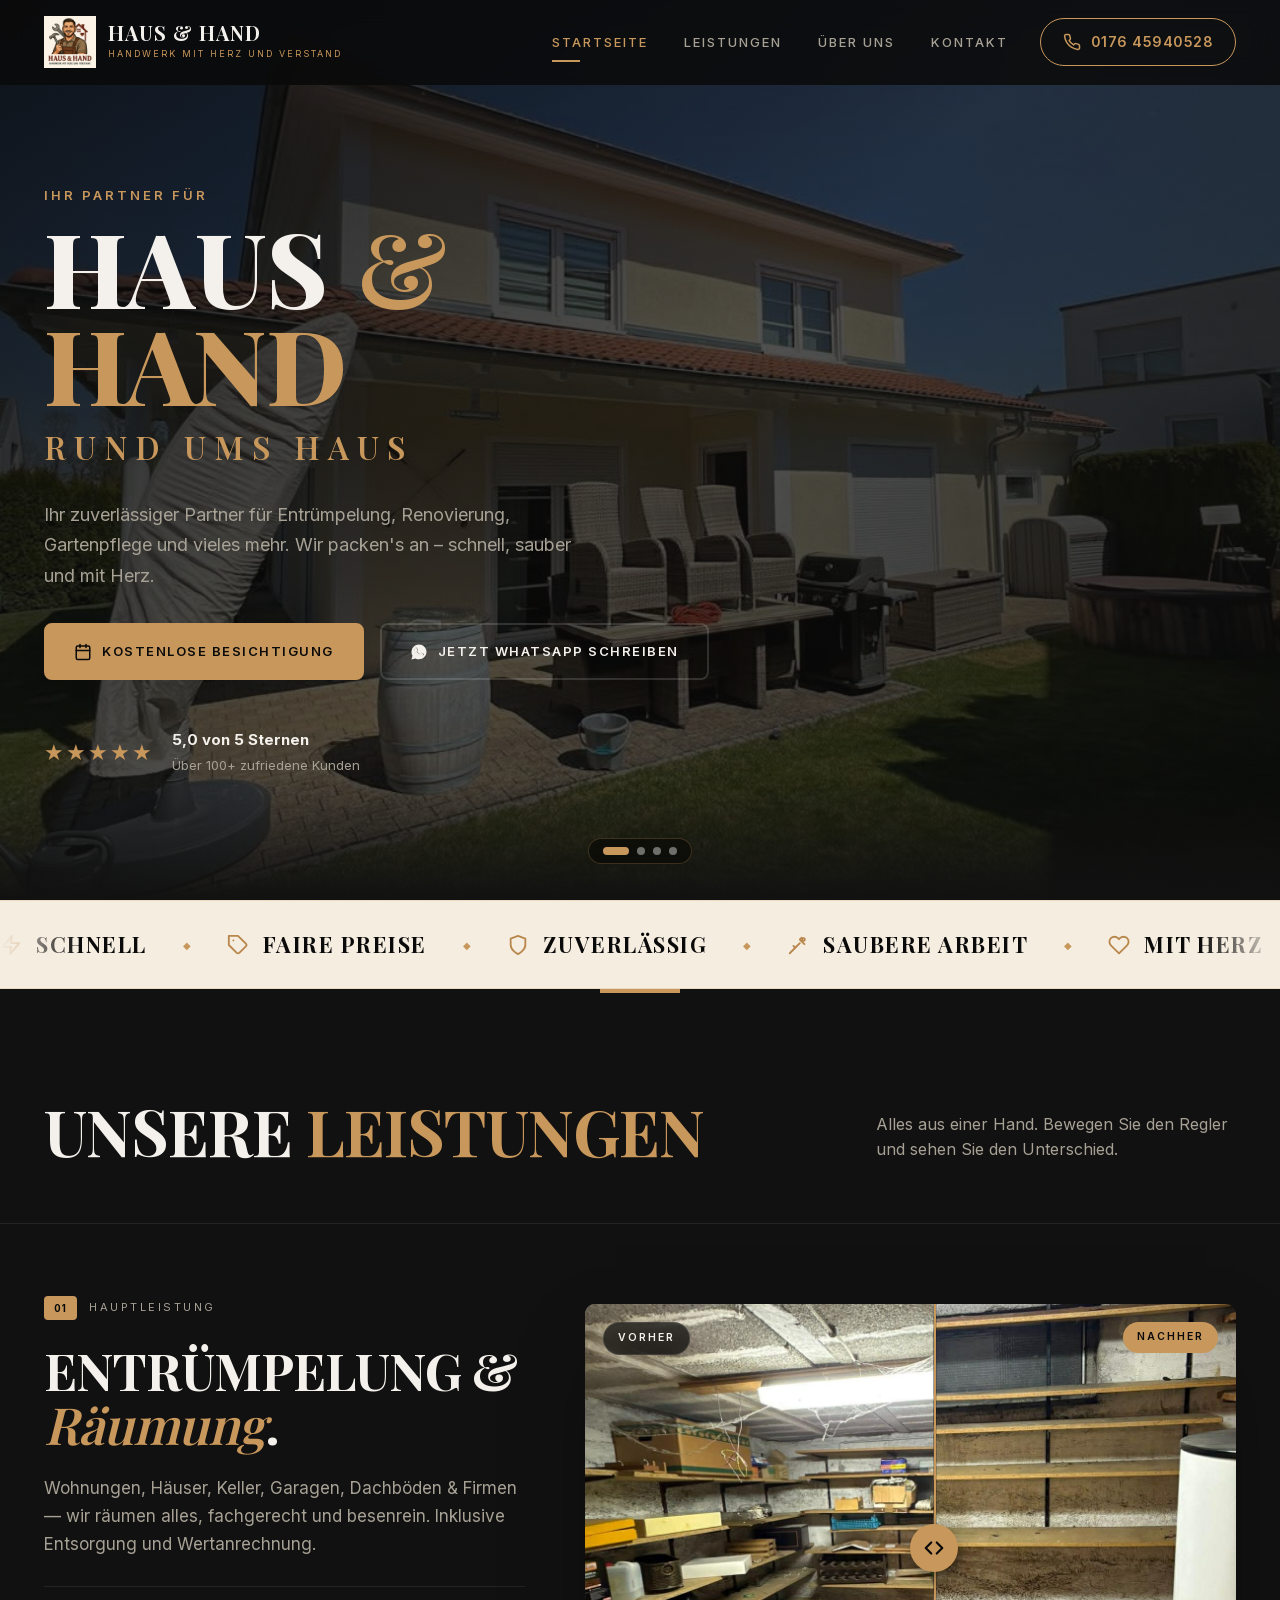
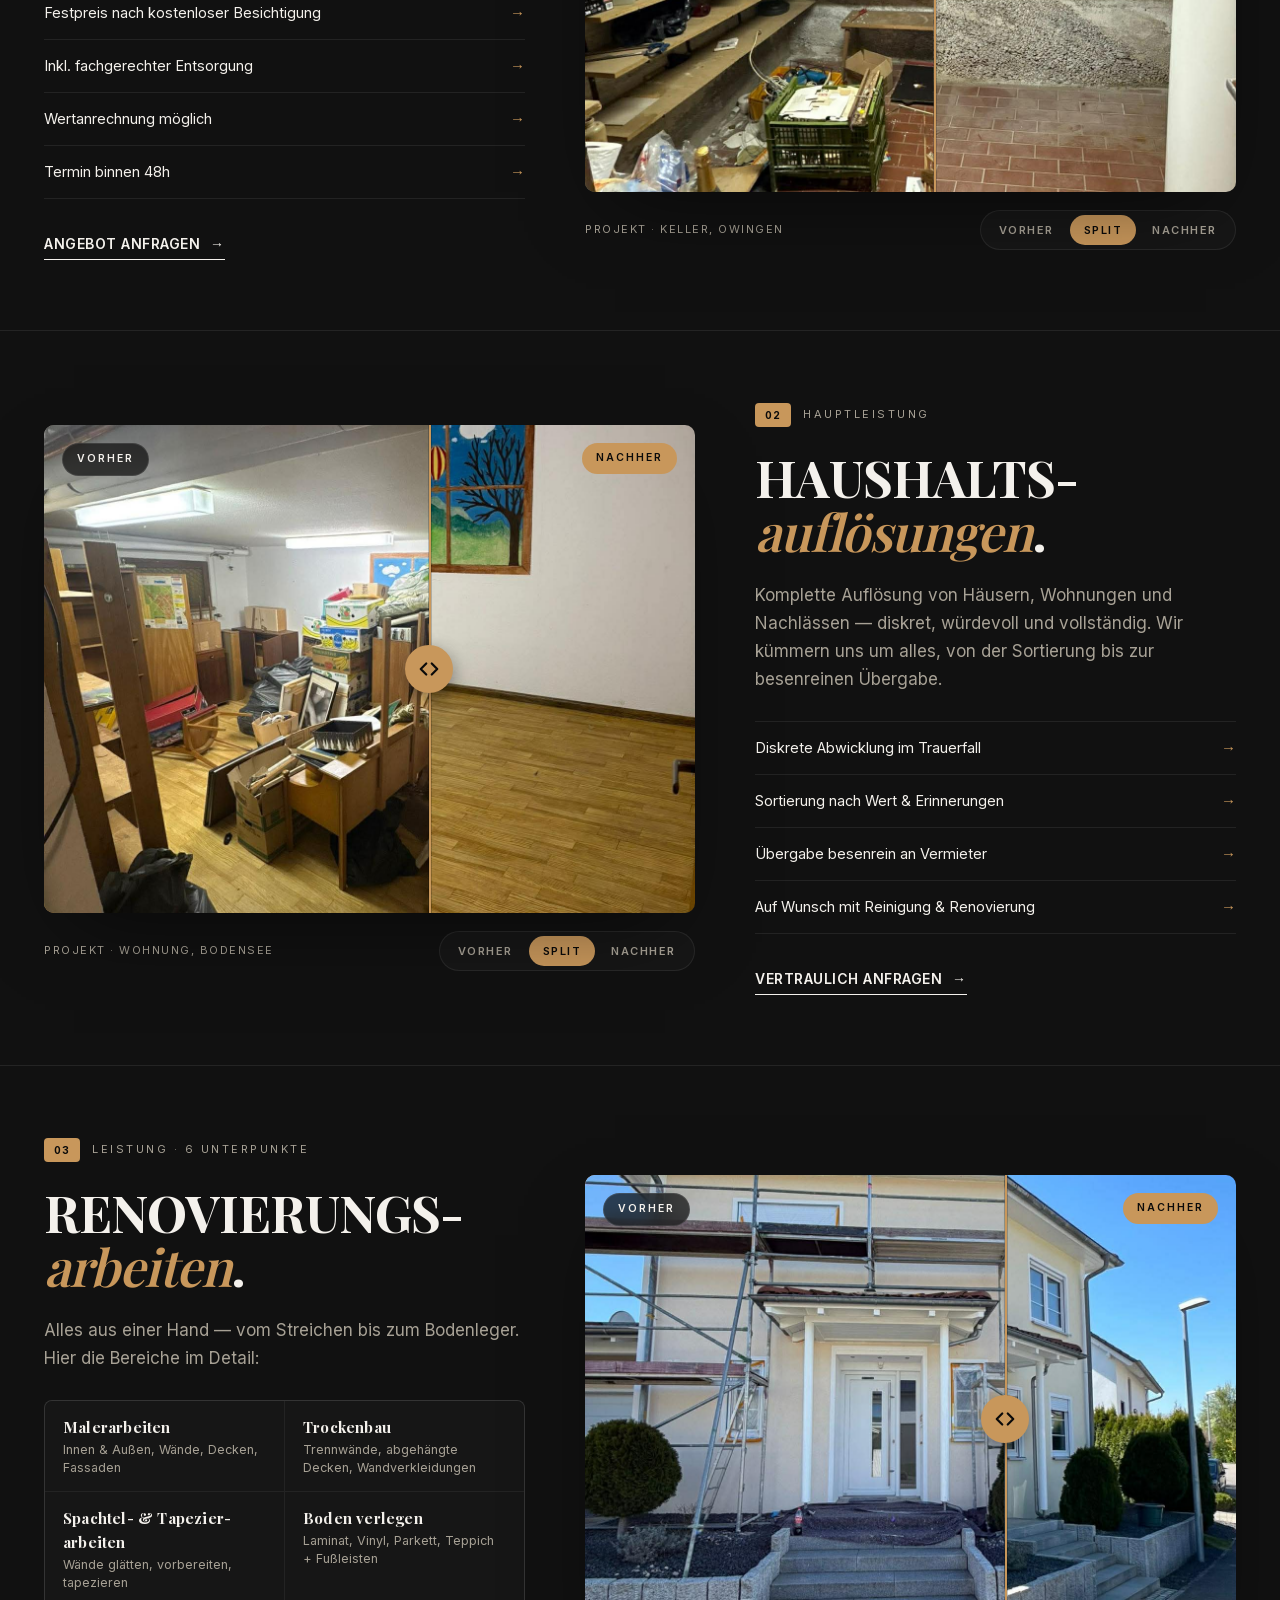
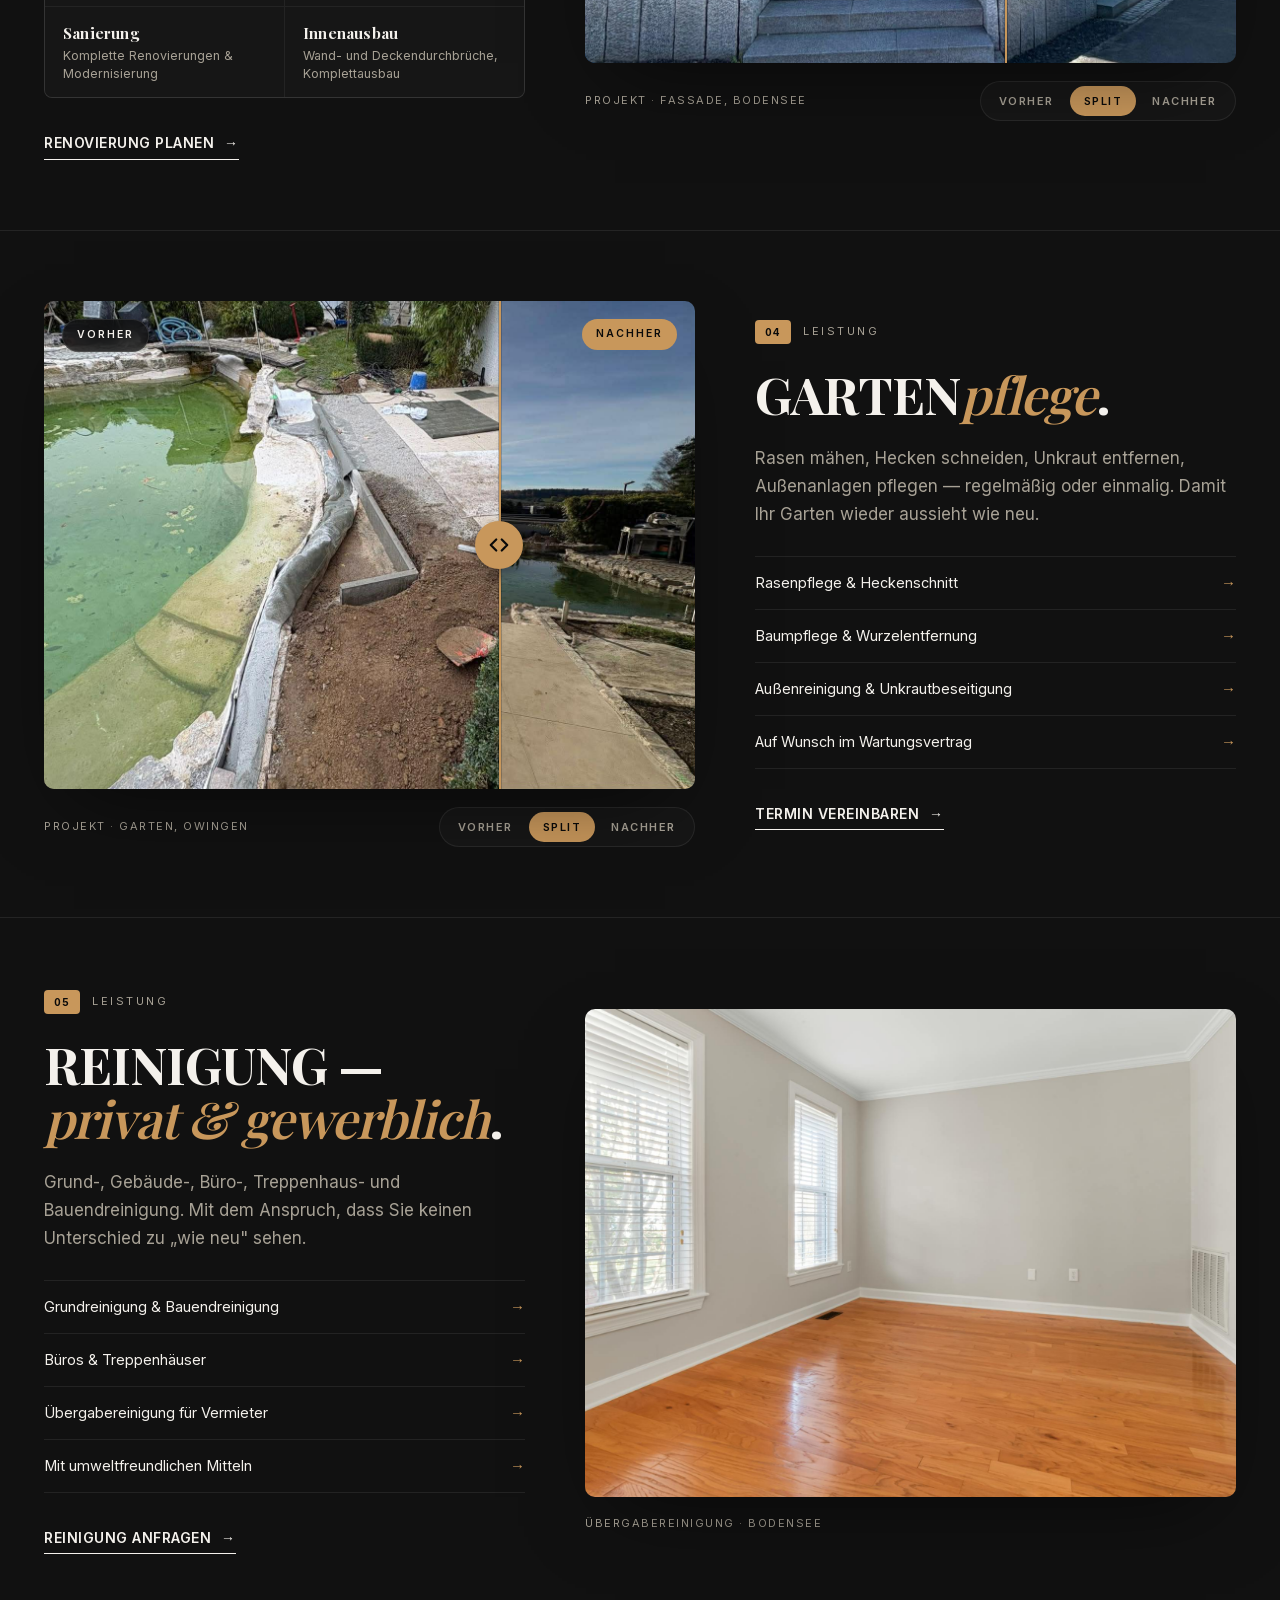
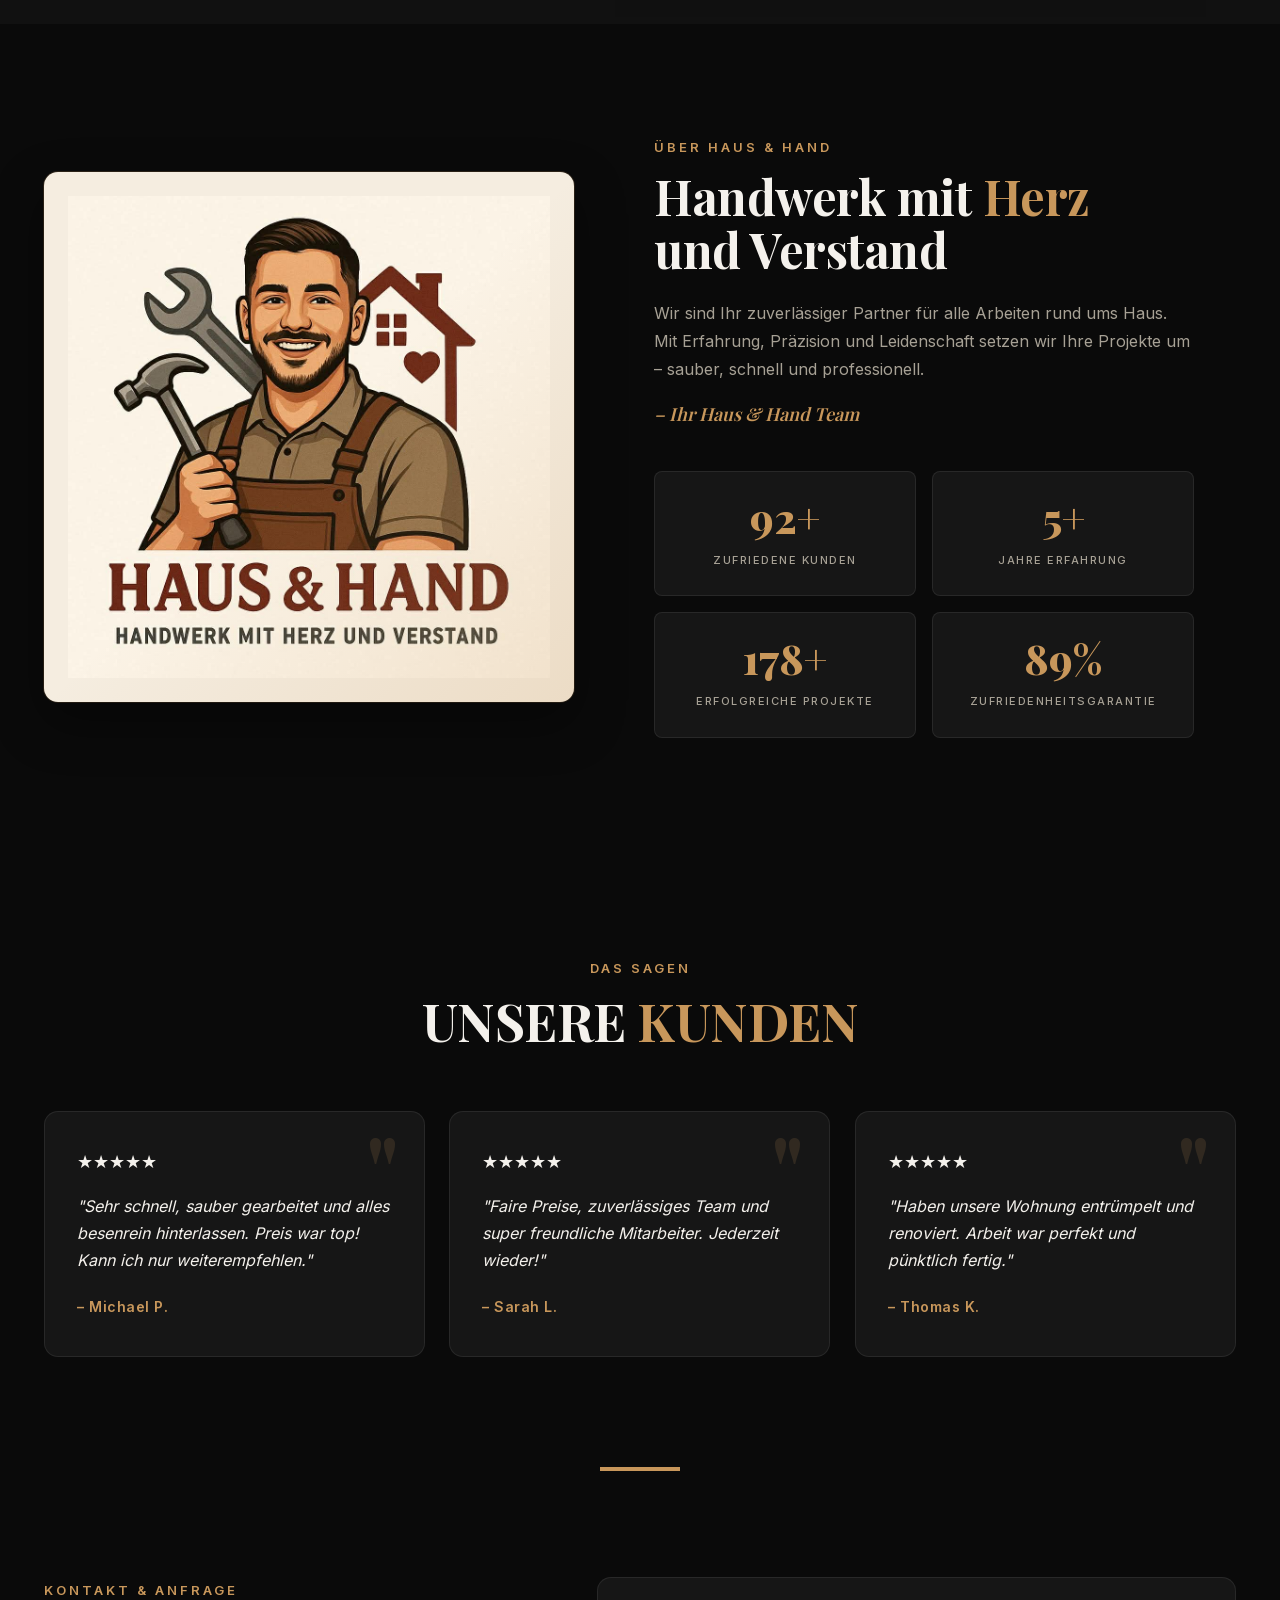
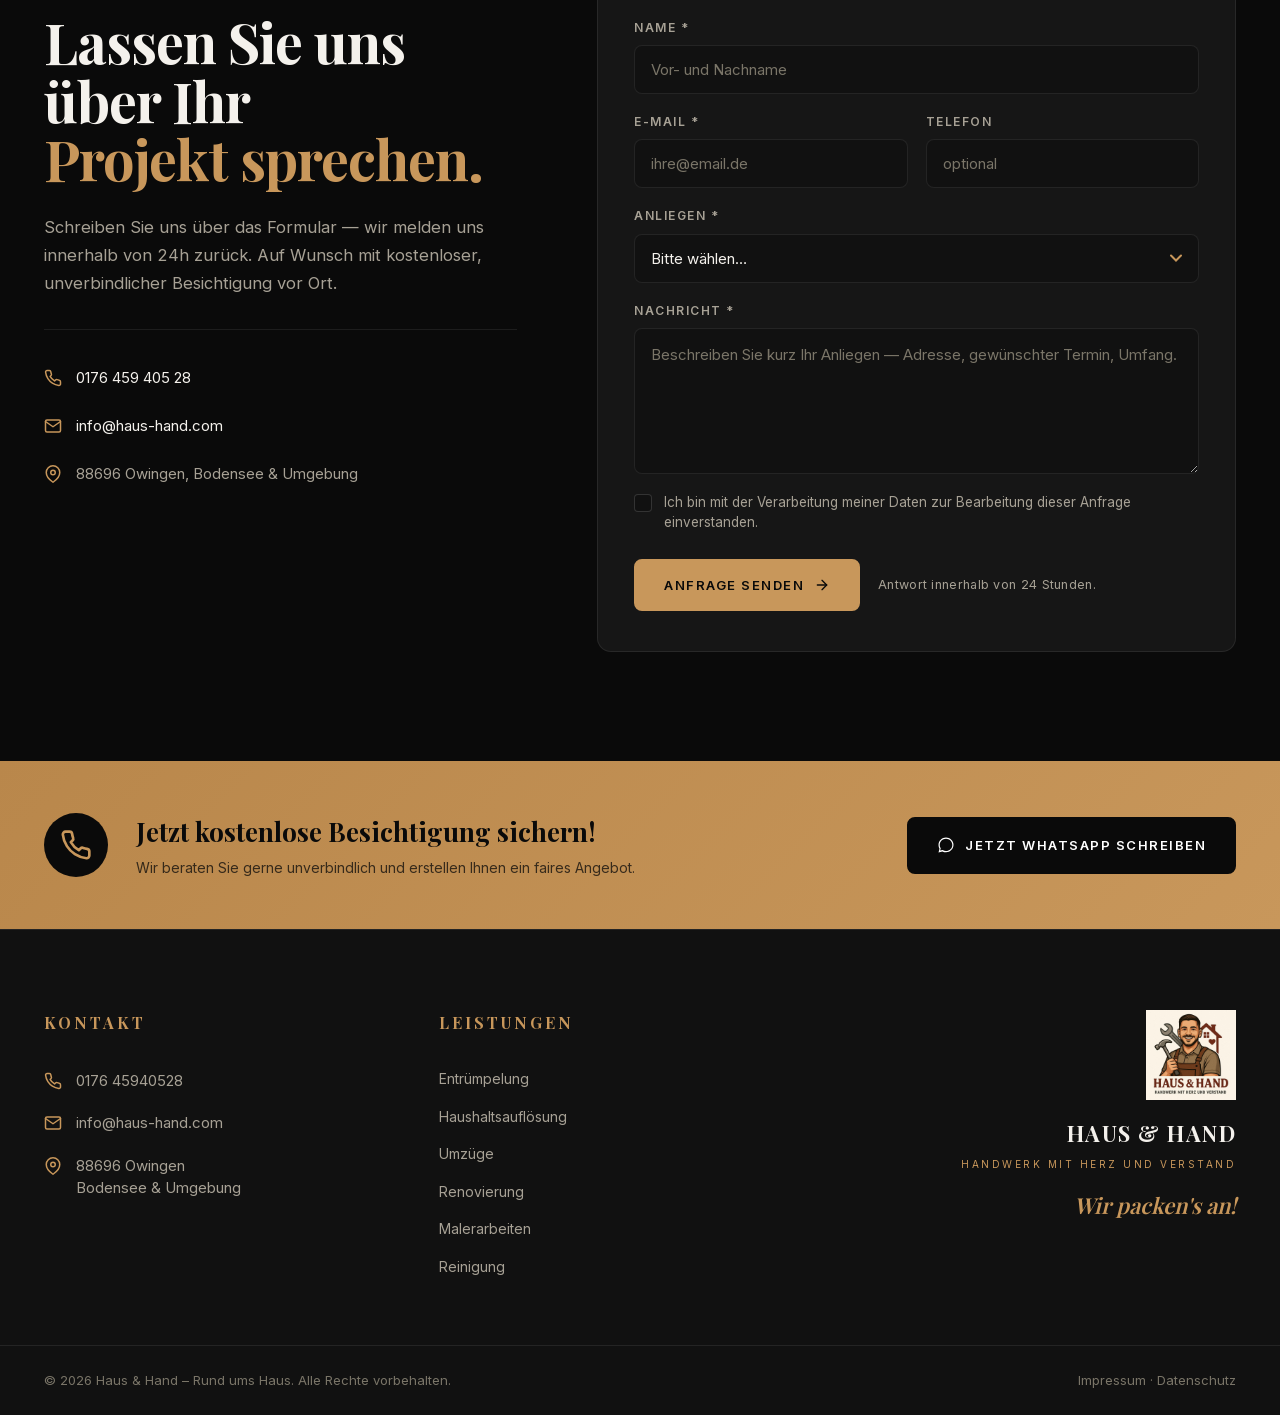
==== commit ca94176d: "Reinigung: replace mismatched before/after with single clean-room image" ====
--- a/index.html
+++ b/index.html
@@ -301,18 +301,11 @@
             <a href="#kontakt" class="svc-link">Reinigung anfragen <span>→</span></a>
           </div>
           <div class="svc-media reveal">
-            <div class="ba" data-ba
-              data-before="images/gallery/keller-vorher.jpg"
-              data-after="images/gallery/haus-aussen.jpg"
-              data-before-label="Vorher"
-              data-after-label="Nachher"></div>
+            <div class="svc-img">
+              <img src="images/stock/room-clean.jpg" alt="Frisch gereinigtes Wohnzimmer mit blank gewischtem Holzboden" loading="lazy">
+            </div>
             <div class="ba-foot">
-              <span>Projekt · Übergabe, Bodensee</span>
-              <div class="ba-toggle">
-                <button data-mode="before">Vorher</button>
-                <button data-mode="split" class="active">Split</button>
-                <button data-mode="after">Nachher</button>
-              </div>
+              <span>Übergabereinigung · Bodensee</span>
             </div>
           </div>
         </div>
--- a/styles.css
+++ b/styles.css
@@ -1757,3 +1757,19 @@
     font-size: 15px;
   }
 }
+
+/* Single image variant for service blocks (kein Vorher/Nachher) */
+.svc-img {
+  position: relative;
+  aspect-ratio: 4/3;
+  border-radius: 10px;
+  overflow: hidden;
+  background: var(--dark-3);
+  box-shadow: 0 30px 80px -30px rgba(0,0,0,0.6);
+}
+.svc-img img {
+  width: 100%;
+  height: 100%;
+  object-fit: cover;
+  display: block;
+}
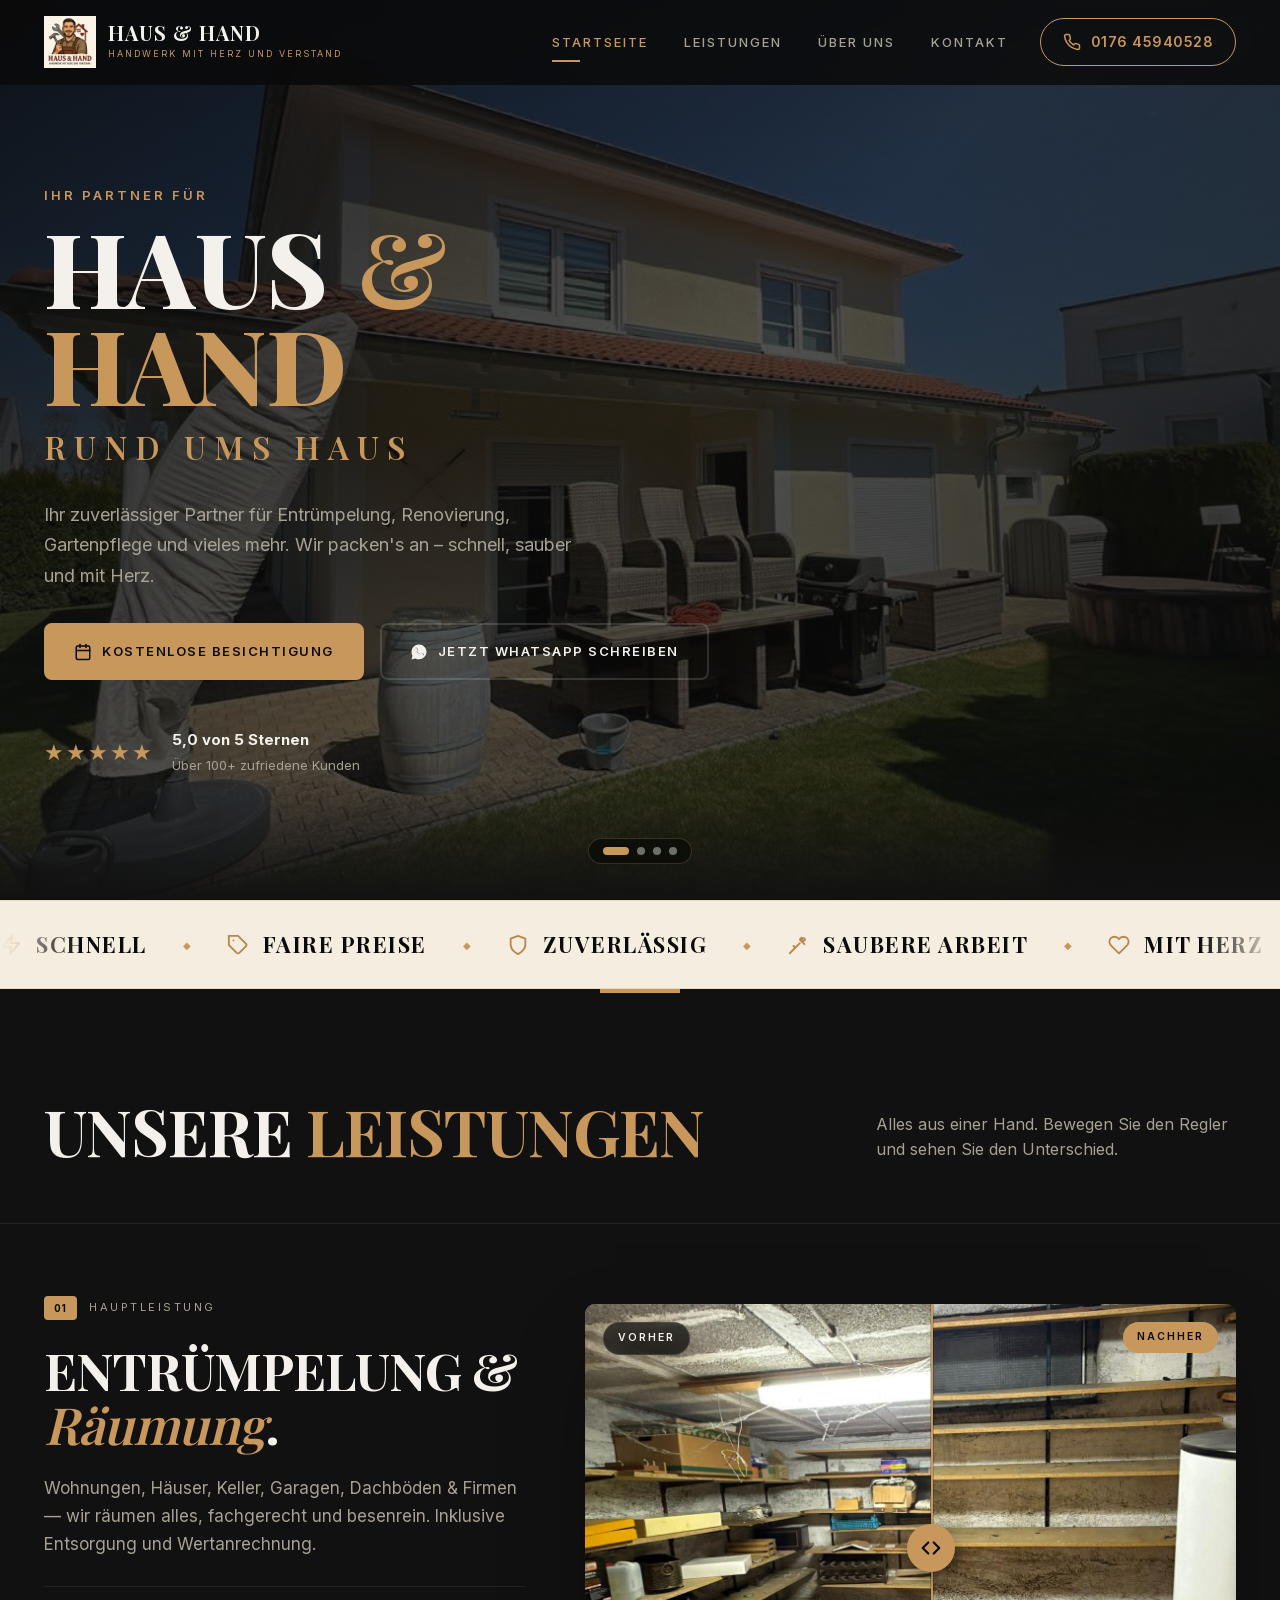
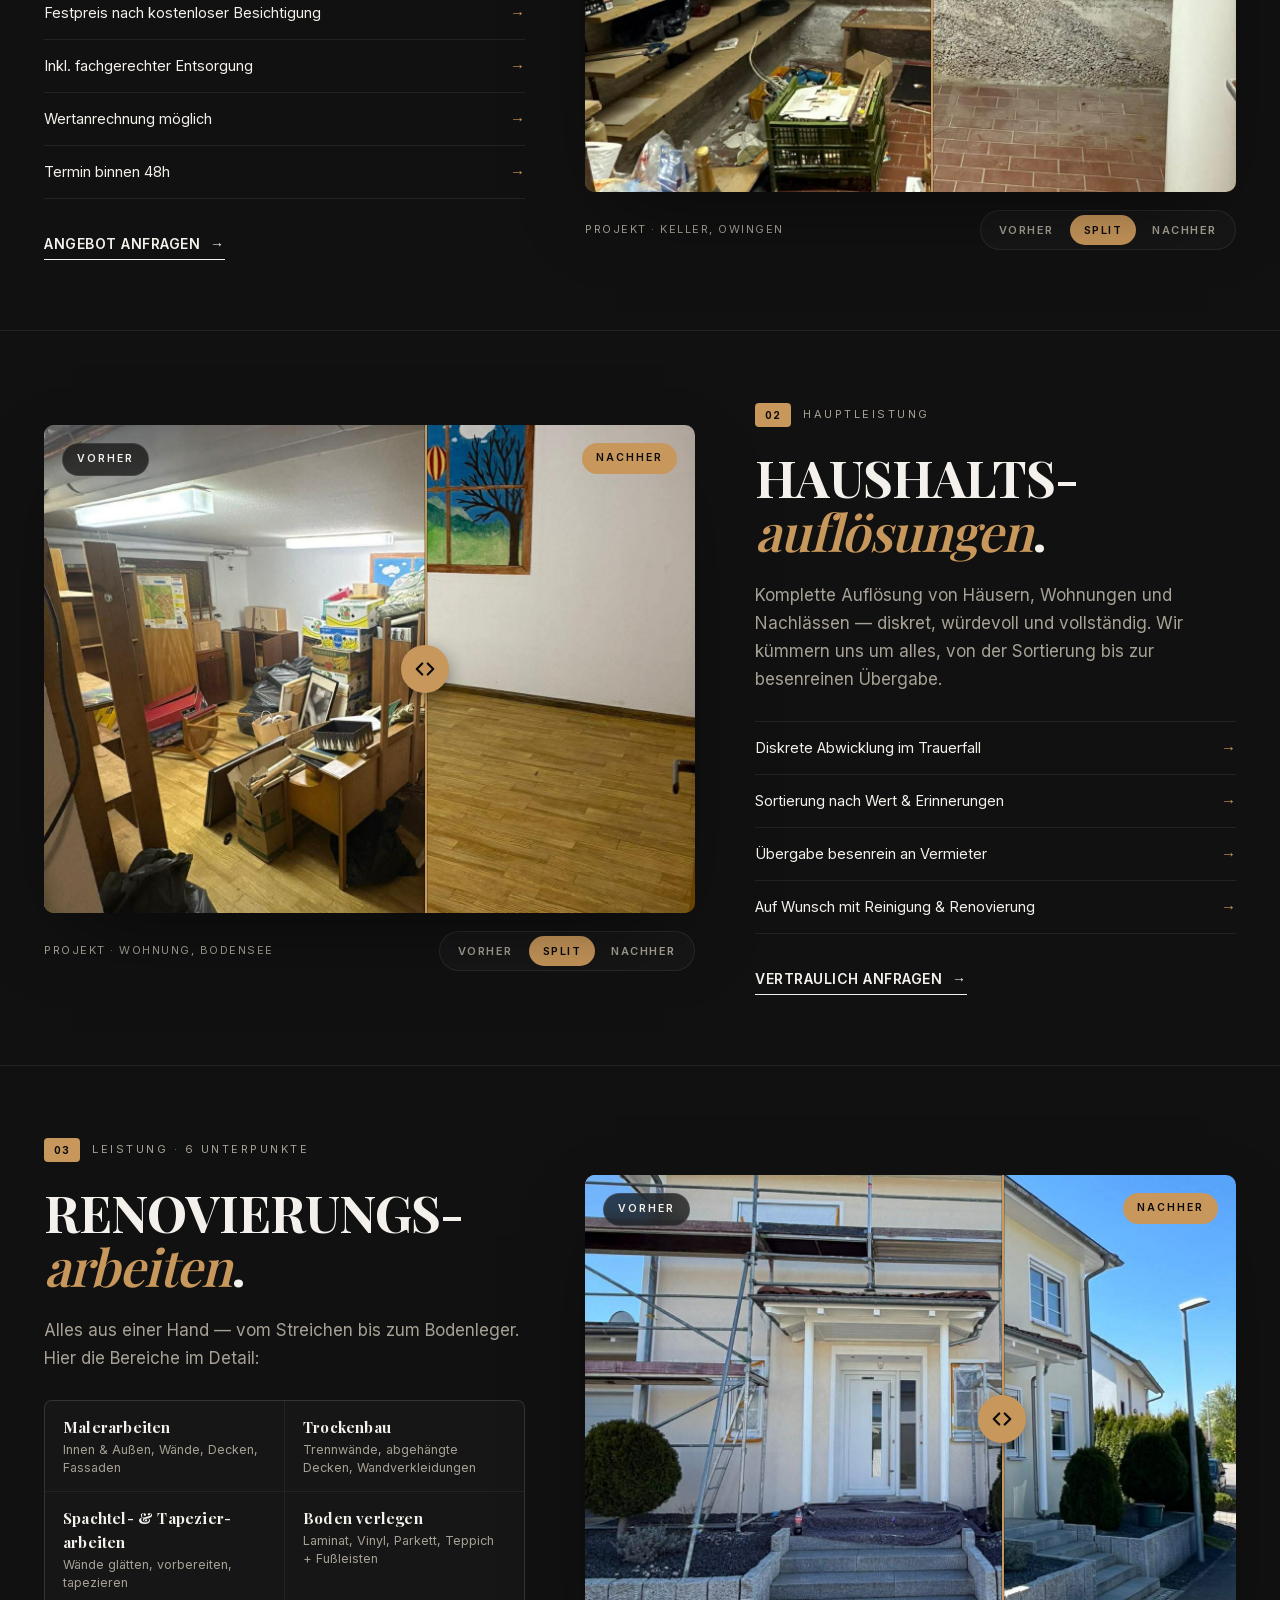
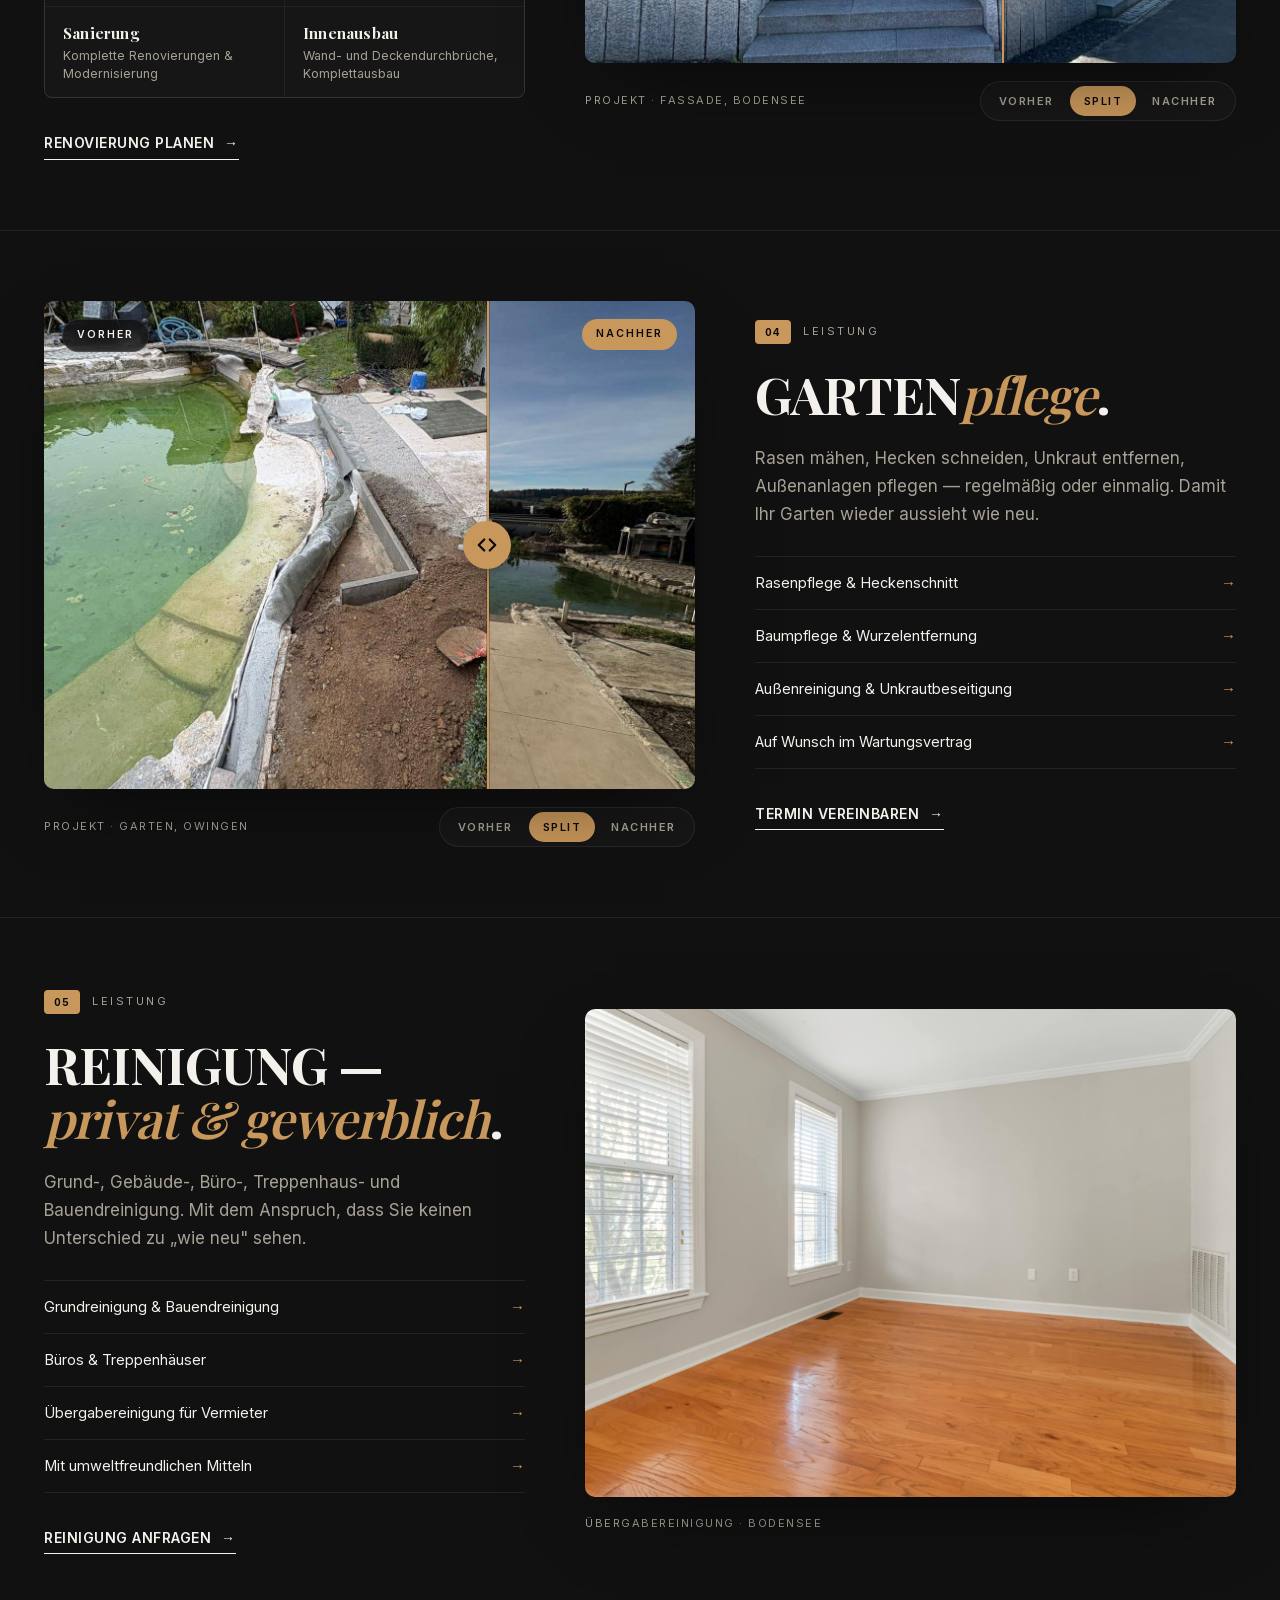
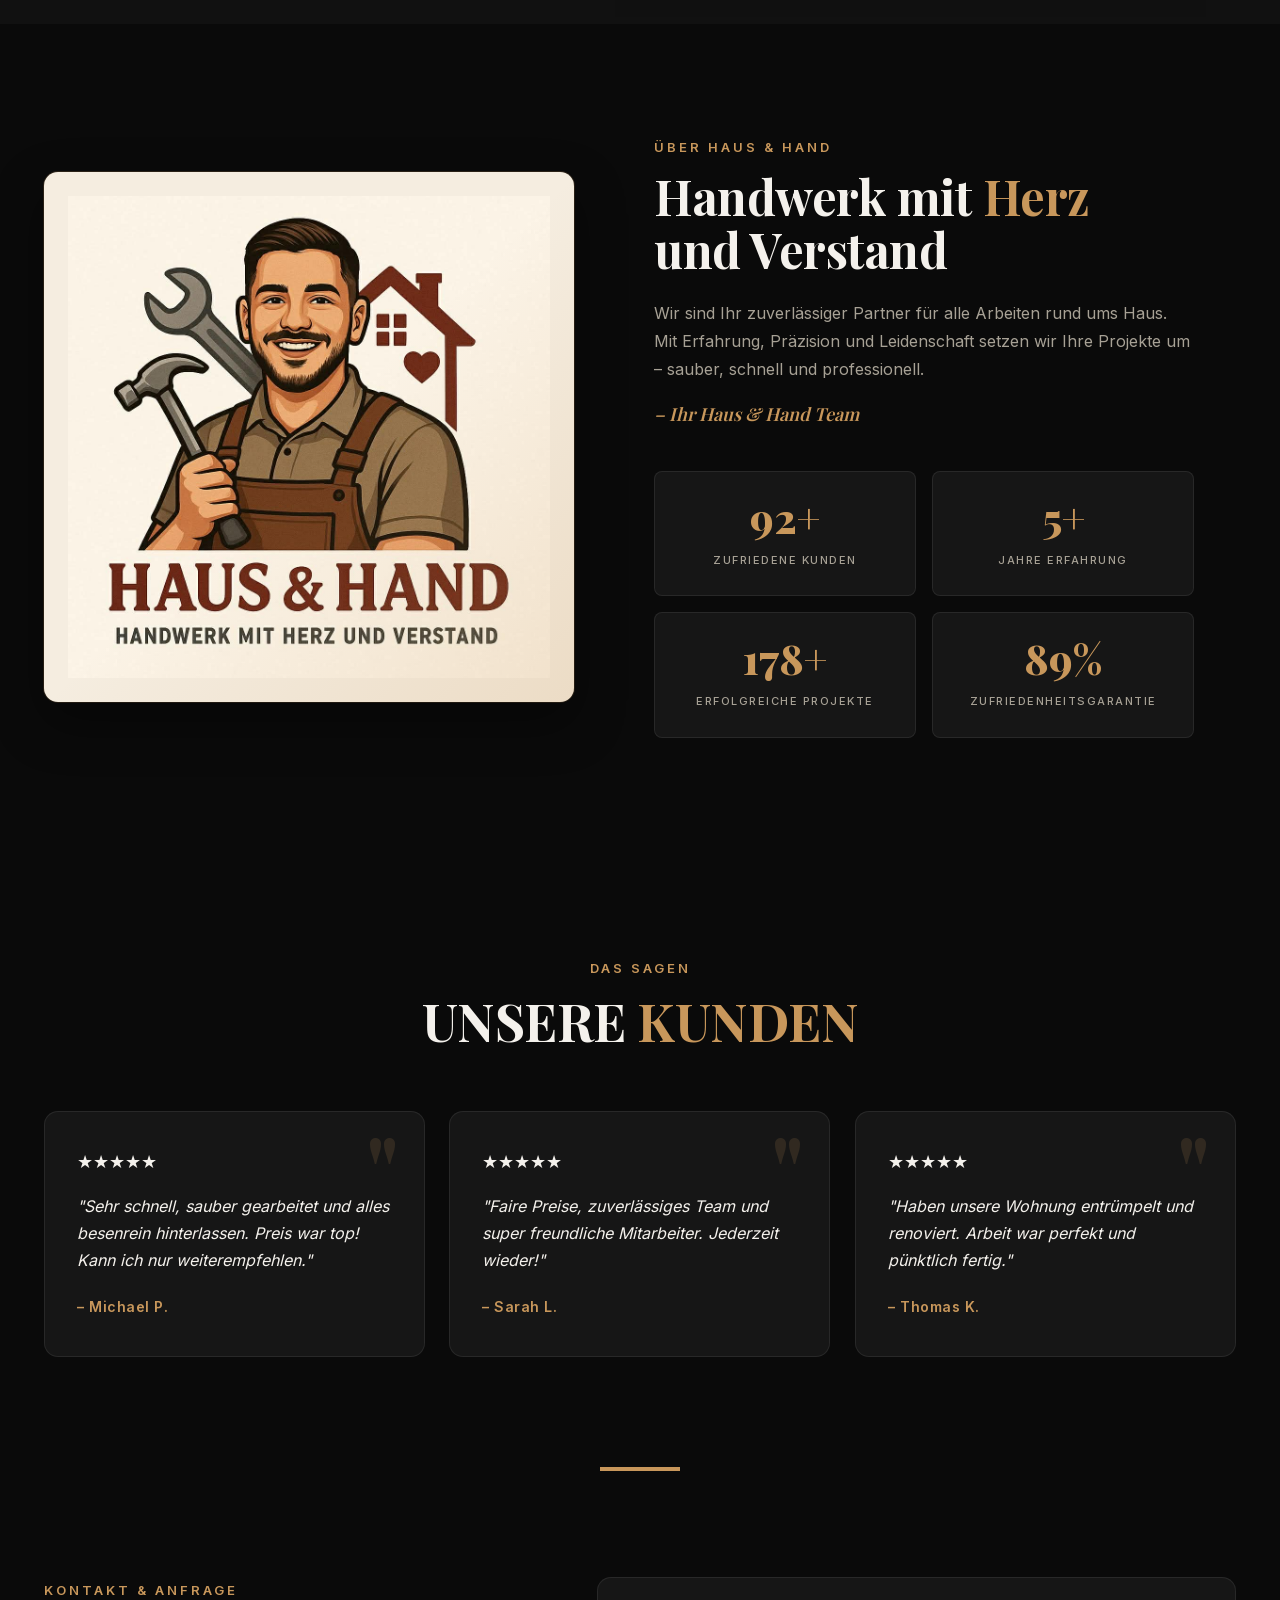
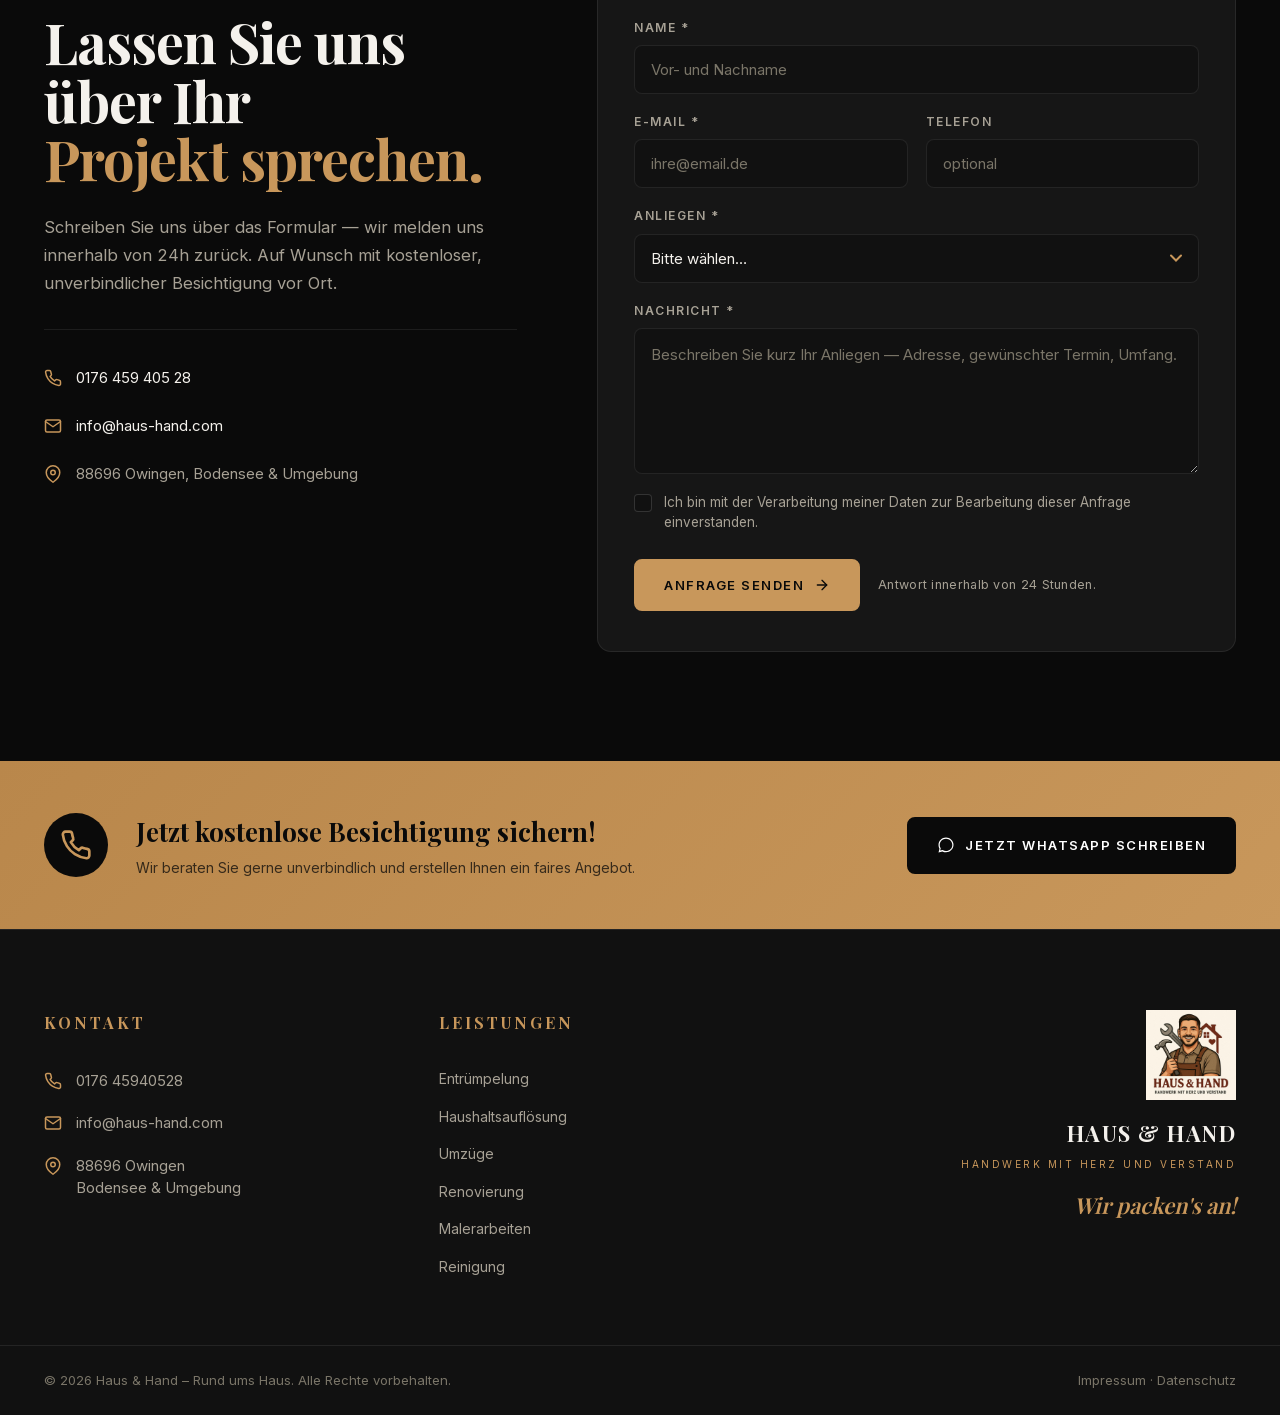
==== commit 4bbb0206: "Replace mailto contact form with Web3Forms POST submission" ====
--- a/index.html
+++ b/index.html
@@ -408,6 +408,13 @@
       </div>
 
       <form class="contact-form-card reveal" id="anfrageForm" novalidate>
+        <!-- Web3Forms hidden fields -->
+        <input type="hidden" name="access_key" value="WEB3FORMS_ACCESS_KEY_HERE">
+        <input type="hidden" name="from_name" value="Haus &amp; Hand Webseite">
+        <input type="hidden" name="subject" value="Neue Anfrage über haus-hand.com">
+        <!-- Honeypot (spam protection) -->
+        <input type="checkbox" name="botcheck" style="display:none" tabindex="-1" autocomplete="off">
+
         <div class="form-row">
           <label class="field">
             <span>Name *</span>
@@ -697,38 +704,57 @@
     }
     document.querySelectorAll('[data-ba]').forEach(setupBA);
 
-    // Contact form → opens email client with pre-filled data
+    // Contact form → POST to Web3Forms (sends email to info@haus-hand.com)
     (() => {
       const form = document.getElementById('anfrageForm');
       if (!form) return;
       const status = document.getElementById('formStatus');
-      form.addEventListener('submit', (e) => {
+      const submitBtn = form.querySelector('button[type="submit"]');
+      const submitBtnHTML = submitBtn ? submitBtn.innerHTML : '';
+
+      const setStatus = (kind, text) => {
+        status.hidden = false;
+        status.className = 'form-status ' + kind;
+        status.textContent = text;
+      };
+
+      form.addEventListener('submit', async (e) => {
         e.preventDefault();
         if (!form.checkValidity()) {
-          status.hidden = false;
-          status.className = 'form-status error';
-          status.textContent = 'Bitte alle Pflichtfelder ausfüllen.';
+          setStatus('error', 'Bitte alle Pflichtfelder ausfüllen.');
           form.reportValidity();
           return;
         }
-        const data = new FormData(form);
-        const name = data.get('name')?.trim() || '';
-        const email = data.get('email')?.trim() || '';
-        const phone = data.get('phone')?.trim() || '';
-        const topic = data.get('topic') || '';
-        const message = data.get('message')?.trim() || '';
-        const subject = `Anfrage: ${topic} (${name})`;
-        const body =
-          `Name: ${name}\n` +
-          `E-Mail: ${email}\n` +
-          (phone ? `Telefon: ${phone}\n` : '') +
-          `Anliegen: ${topic}\n\n` +
-          `Nachricht:\n${message}\n`;
-        const url = `mailto:info@haus-hand.com?subject=${encodeURIComponent(subject)}&body=${encodeURIComponent(body)}`;
-        window.location.href = url;
-        status.hidden = false;
-        status.className = 'form-status success';
-        status.textContent = 'Ihr E-Mail-Programm öffnet sich. Falls nicht: schreiben Sie uns direkt an info@haus-hand.com.';
+
+        if (submitBtn) {
+          submitBtn.disabled = true;
+          submitBtn.textContent = 'Wird gesendet…';
+        }
+        setStatus('info', 'Anfrage wird gesendet…');
+
+        try {
+          const data = new FormData(form);
+          const res = await fetch('https://api.web3forms.com/submit', {
+            method: 'POST',
+            headers: { 'Accept': 'application/json' },
+            body: data
+          });
+          const json = await res.json().catch(() => ({}));
+          if (res.ok && json.success) {
+            form.reset();
+            setStatus('success', 'Vielen Dank! Ihre Anfrage ist eingegangen — wir melden uns innerhalb von 24 Stunden.');
+          } else {
+            const msg = json.message || 'Unbekannter Fehler beim Senden.';
+            setStatus('error', `Senden fehlgeschlagen: ${msg} Bitte rufen Sie uns an oder schreiben Sie direkt an info@haus-hand.com.`);
+          }
+        } catch (err) {
+          setStatus('error', 'Verbindungsproblem — bitte später erneut versuchen oder direkt an info@haus-hand.com schreiben.');
+        } finally {
+          if (submitBtn) {
+            submitBtn.disabled = false;
+            submitBtn.innerHTML = submitBtnHTML;
+          }
+        }
       });
     })();
 
--- a/styles.css
+++ b/styles.css
@@ -1517,6 +1517,11 @@
   background: rgba(220, 80, 60, 0.08);
   color: #f0b8b0;
   border-color: rgba(220, 80, 60, 0.4);
+}
+.form-status.info {
+  background: rgba(200, 151, 91, 0.08);
+  color: var(--cream-2);
+  border-color: rgba(200, 151, 91, 0.35);
 }
 
 @media (max-width: 880px) {
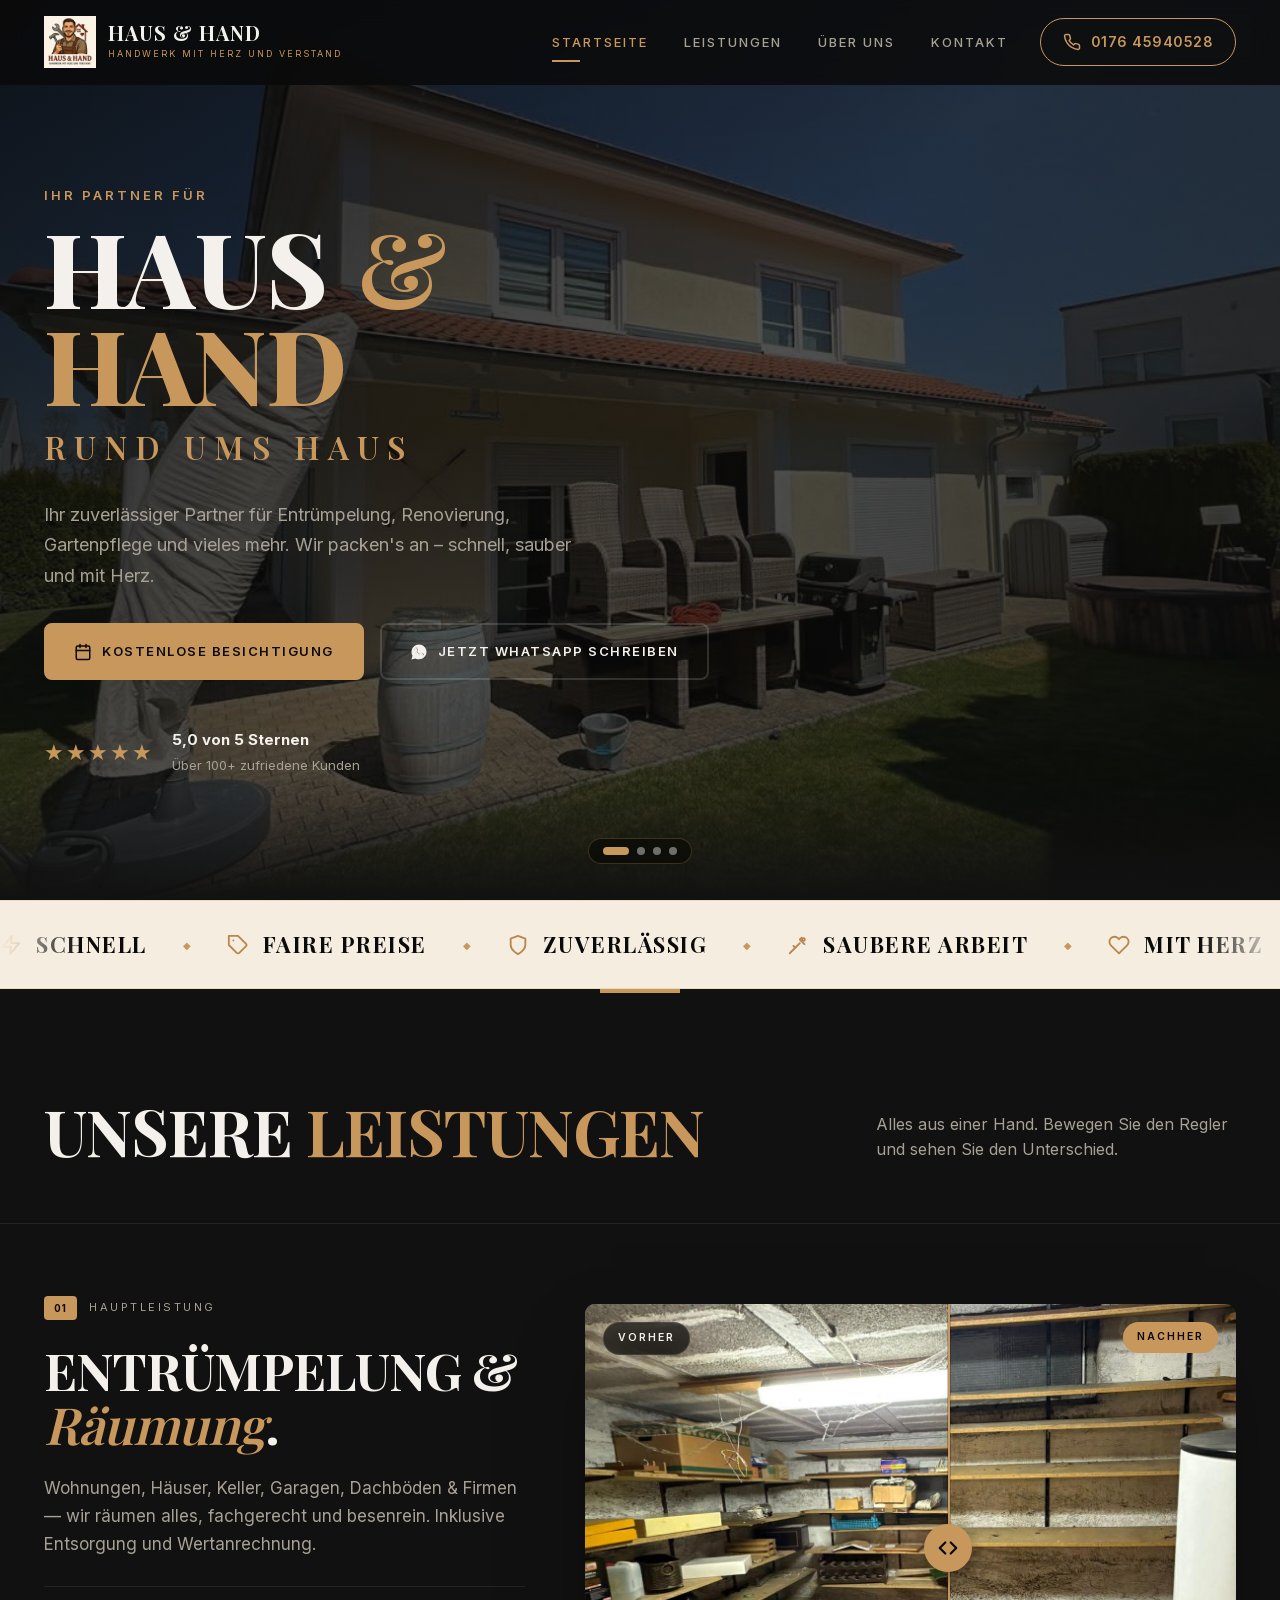
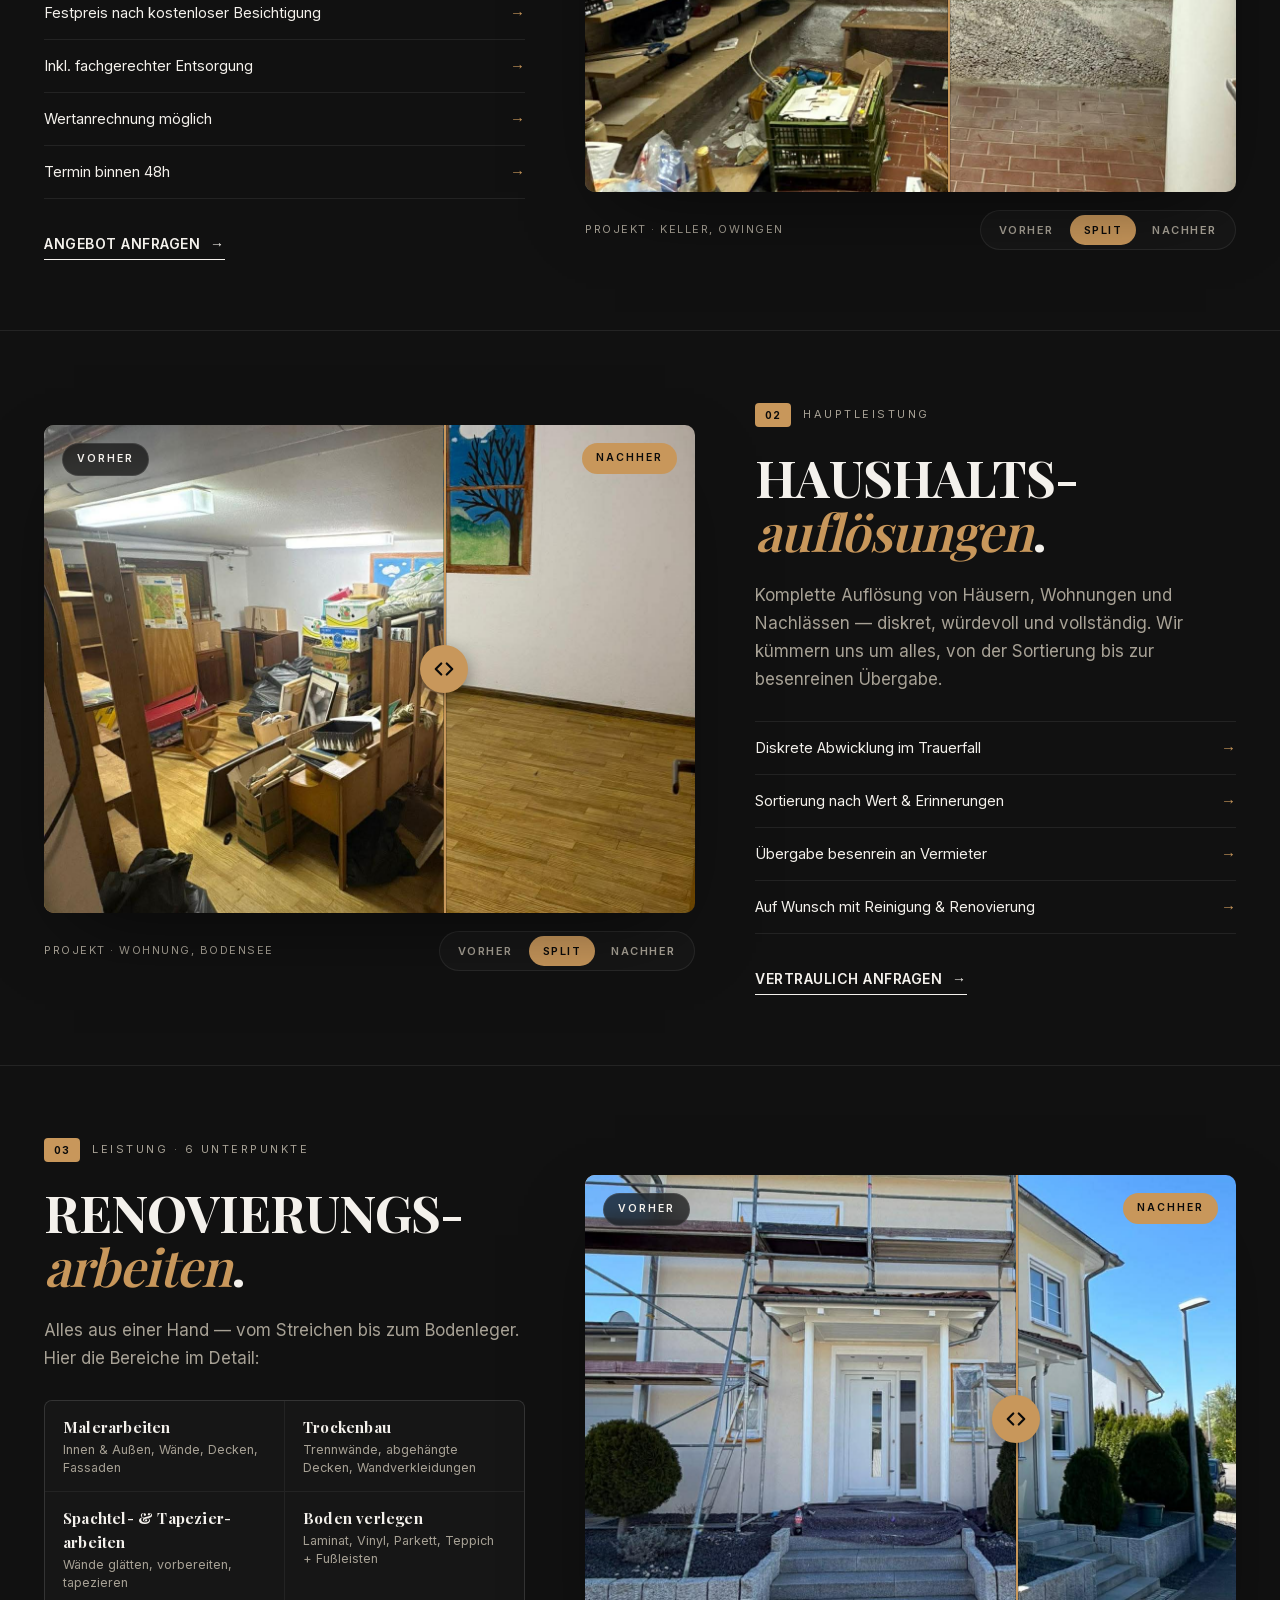
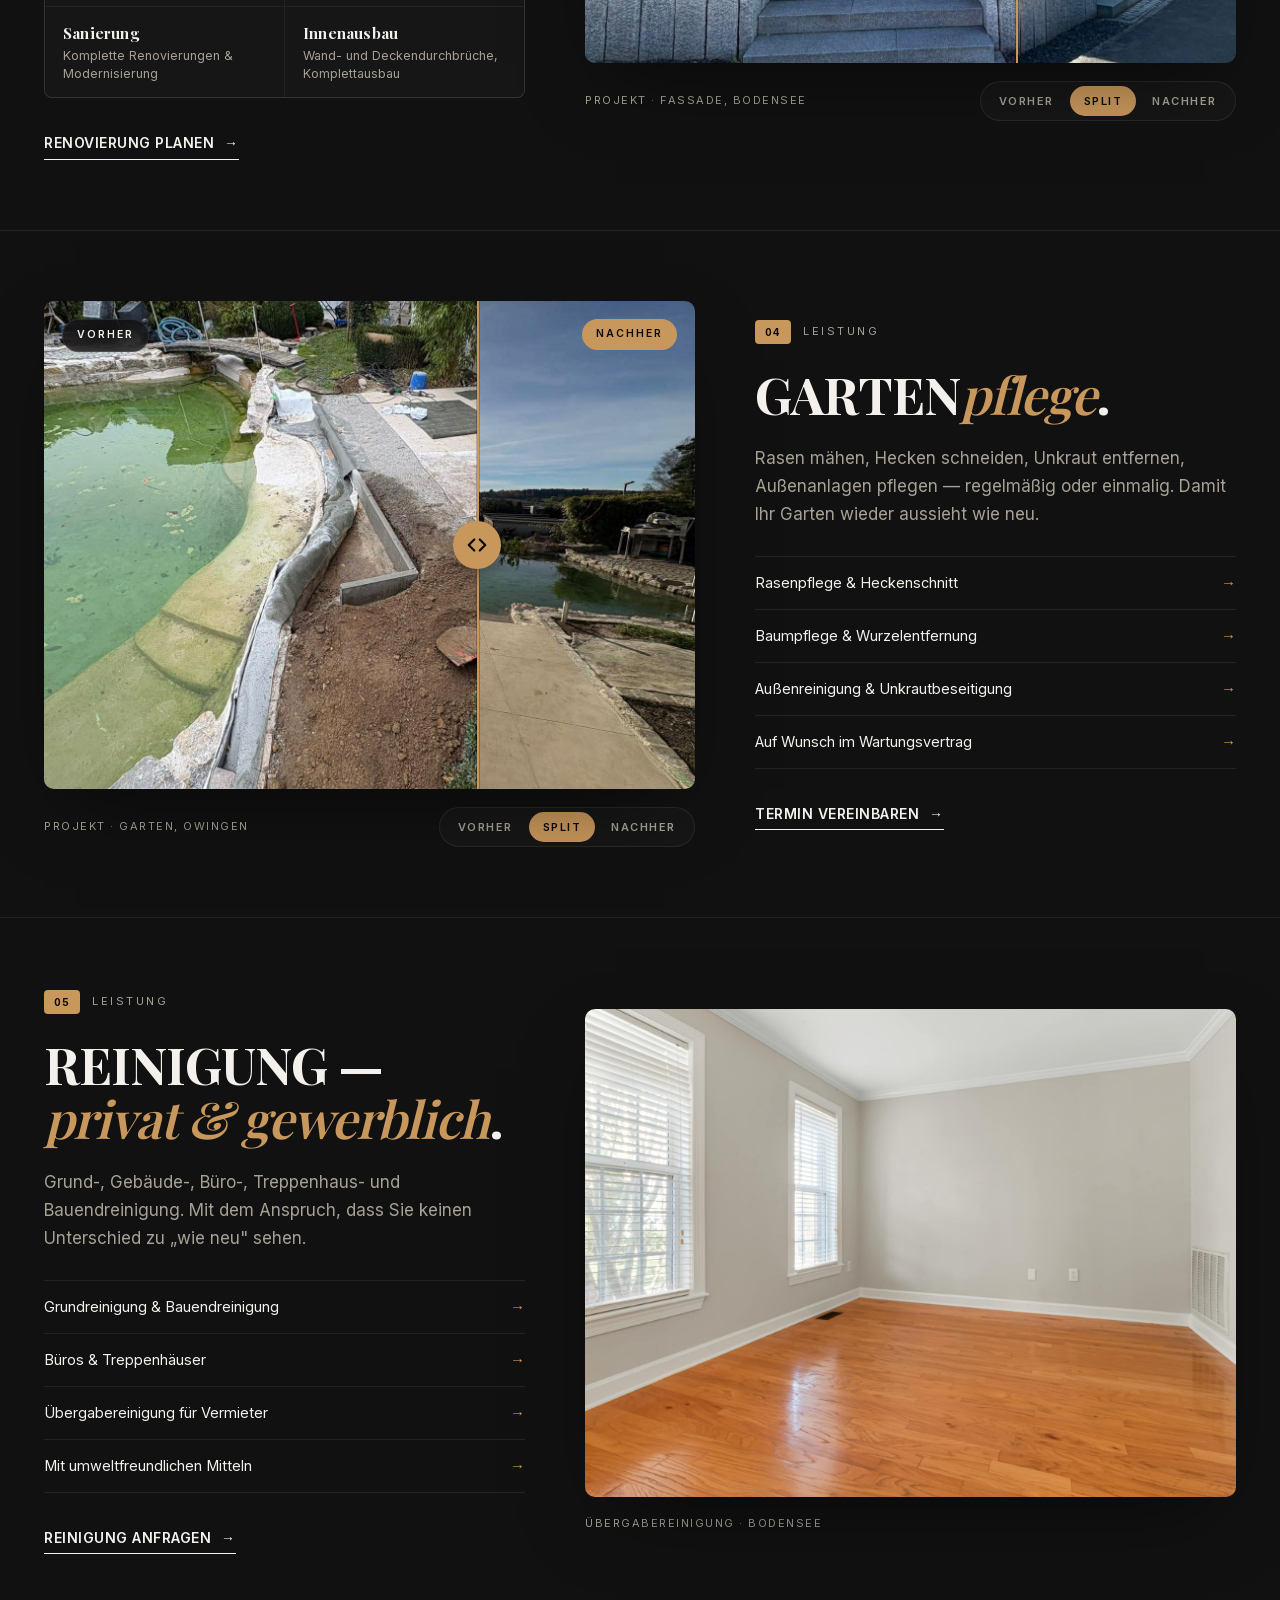
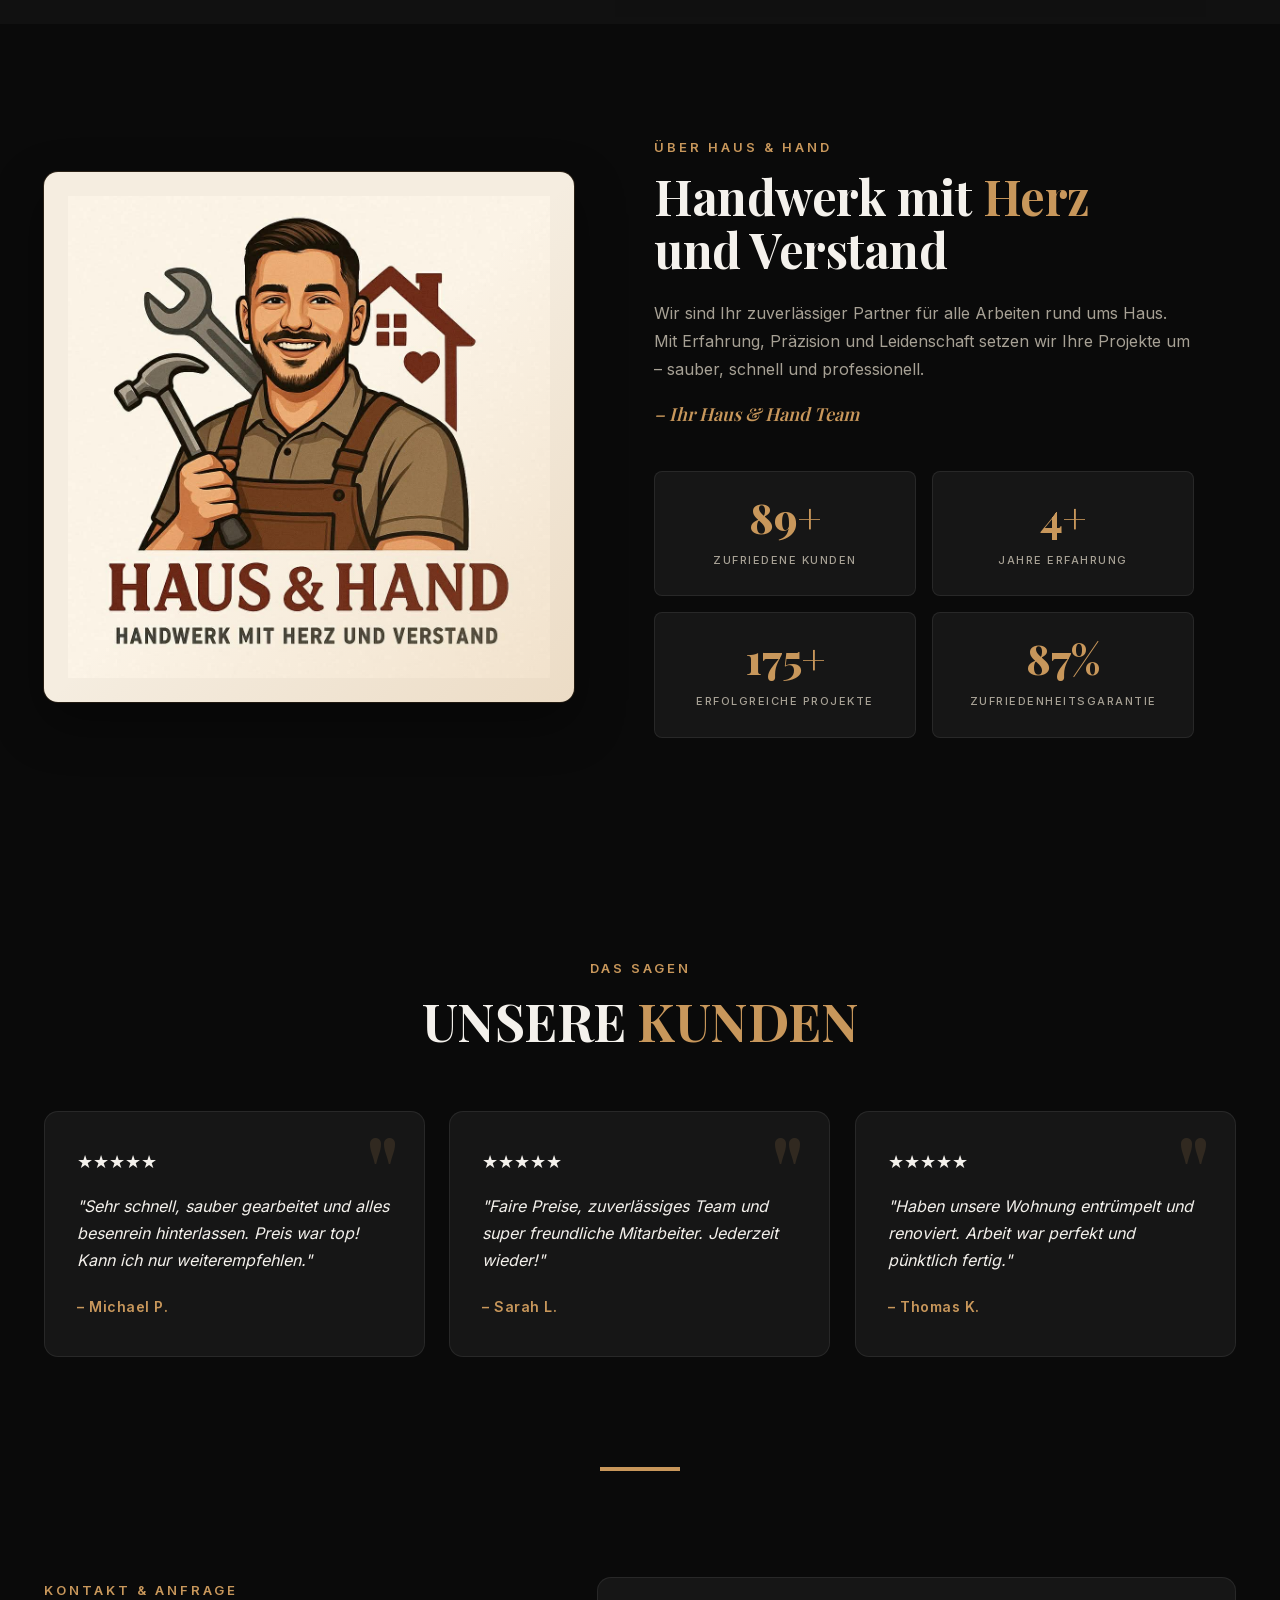
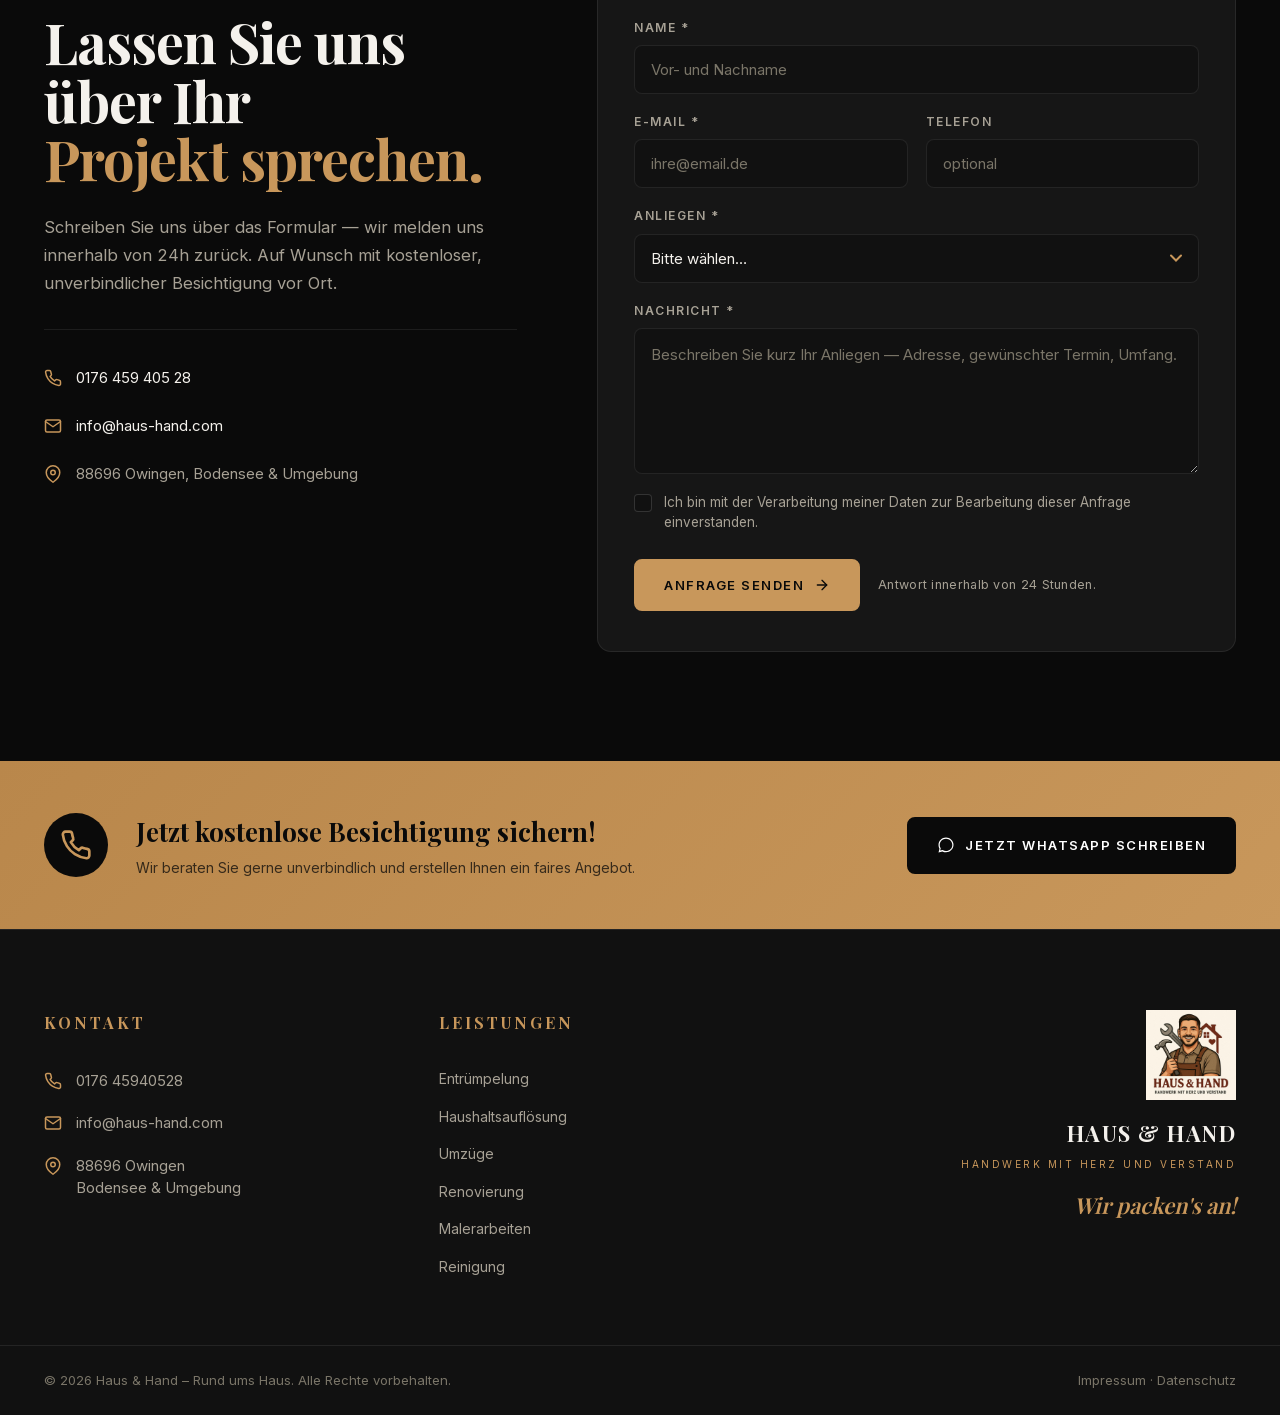
==== commit e20e29a4: "Add Web3Forms access key" ====
--- a/index.html
+++ b/index.html
@@ -409,7 +409,7 @@
 
       <form class="contact-form-card reveal" id="anfrageForm" novalidate>
         <!-- Web3Forms hidden fields -->
-        <input type="hidden" name="access_key" value="WEB3FORMS_ACCESS_KEY_HERE">
+        <input type="hidden" name="access_key" value="e0242849-17d1-4597-bbc4-3453b21b9063">
         <input type="hidden" name="from_name" value="Haus &amp; Hand Webseite">
         <input type="hidden" name="subject" value="Neue Anfrage über haus-hand.com">
         <!-- Honeypot (spam protection) -->
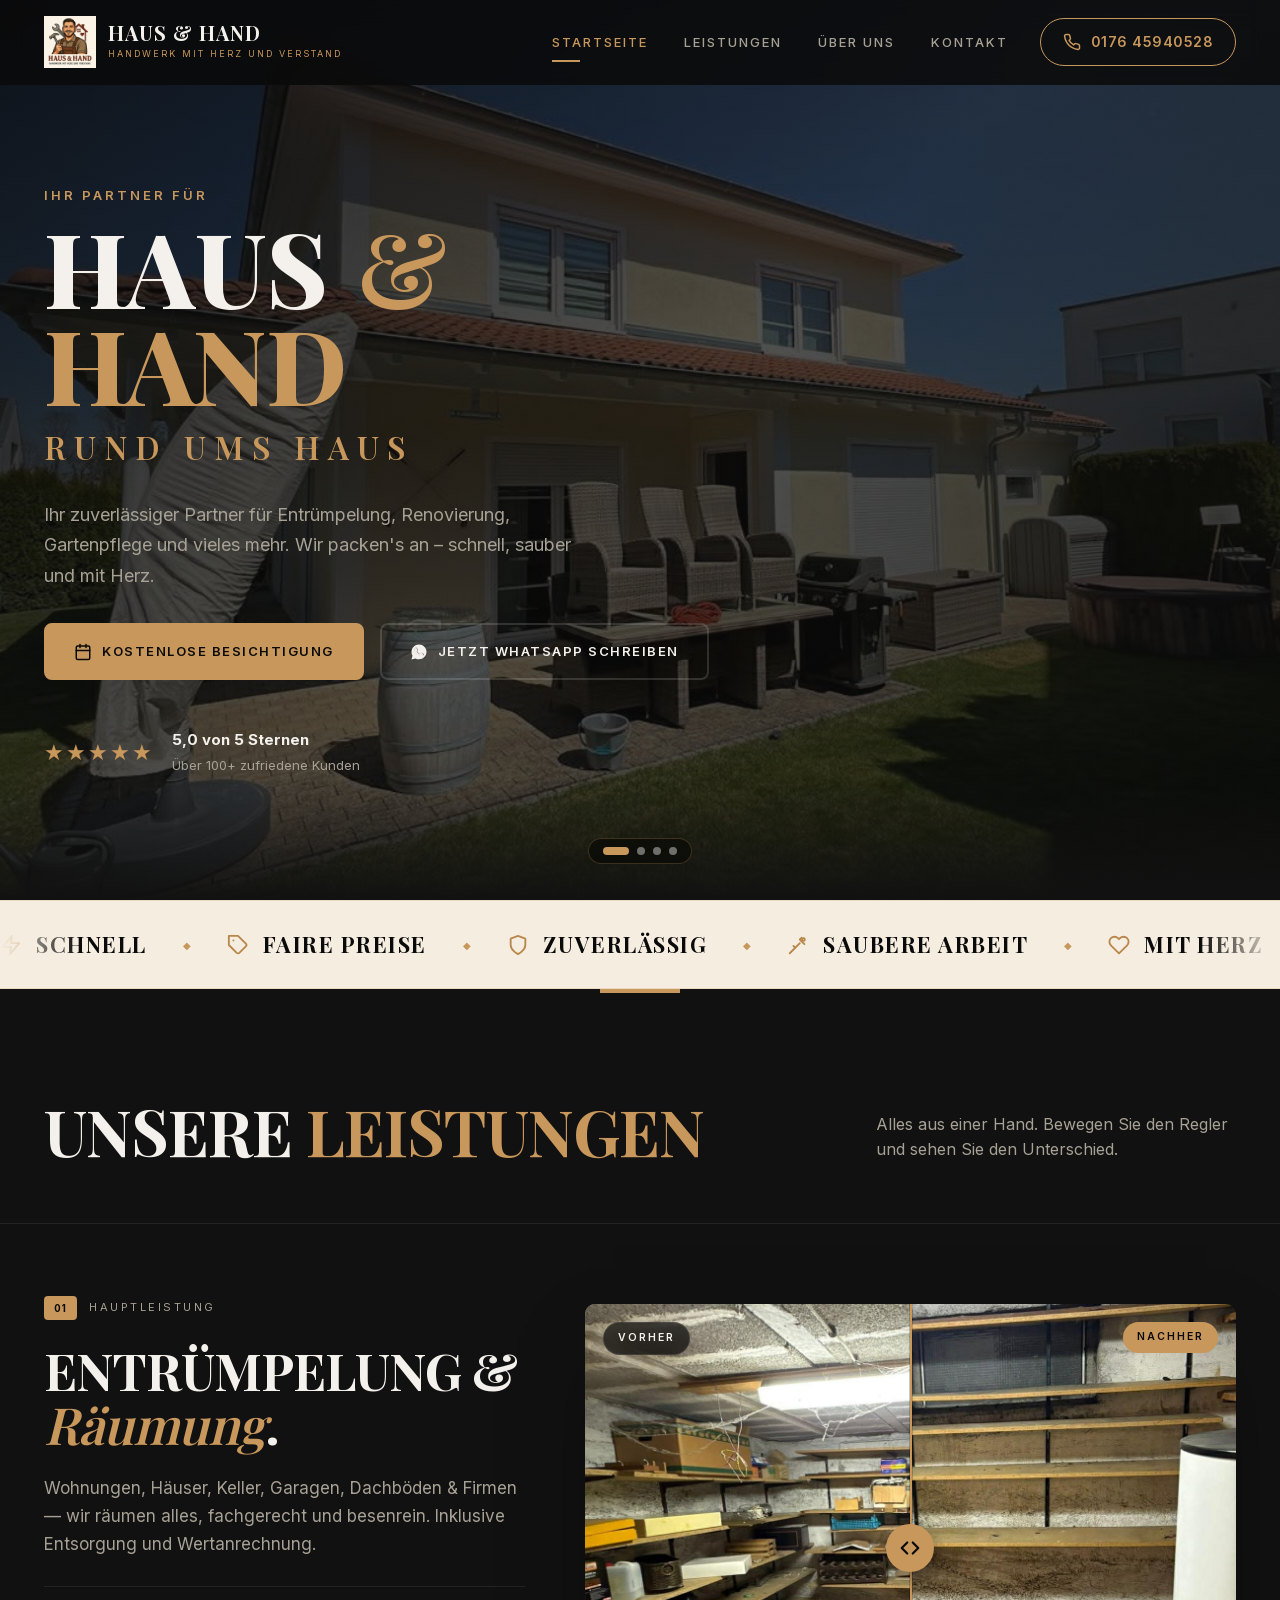
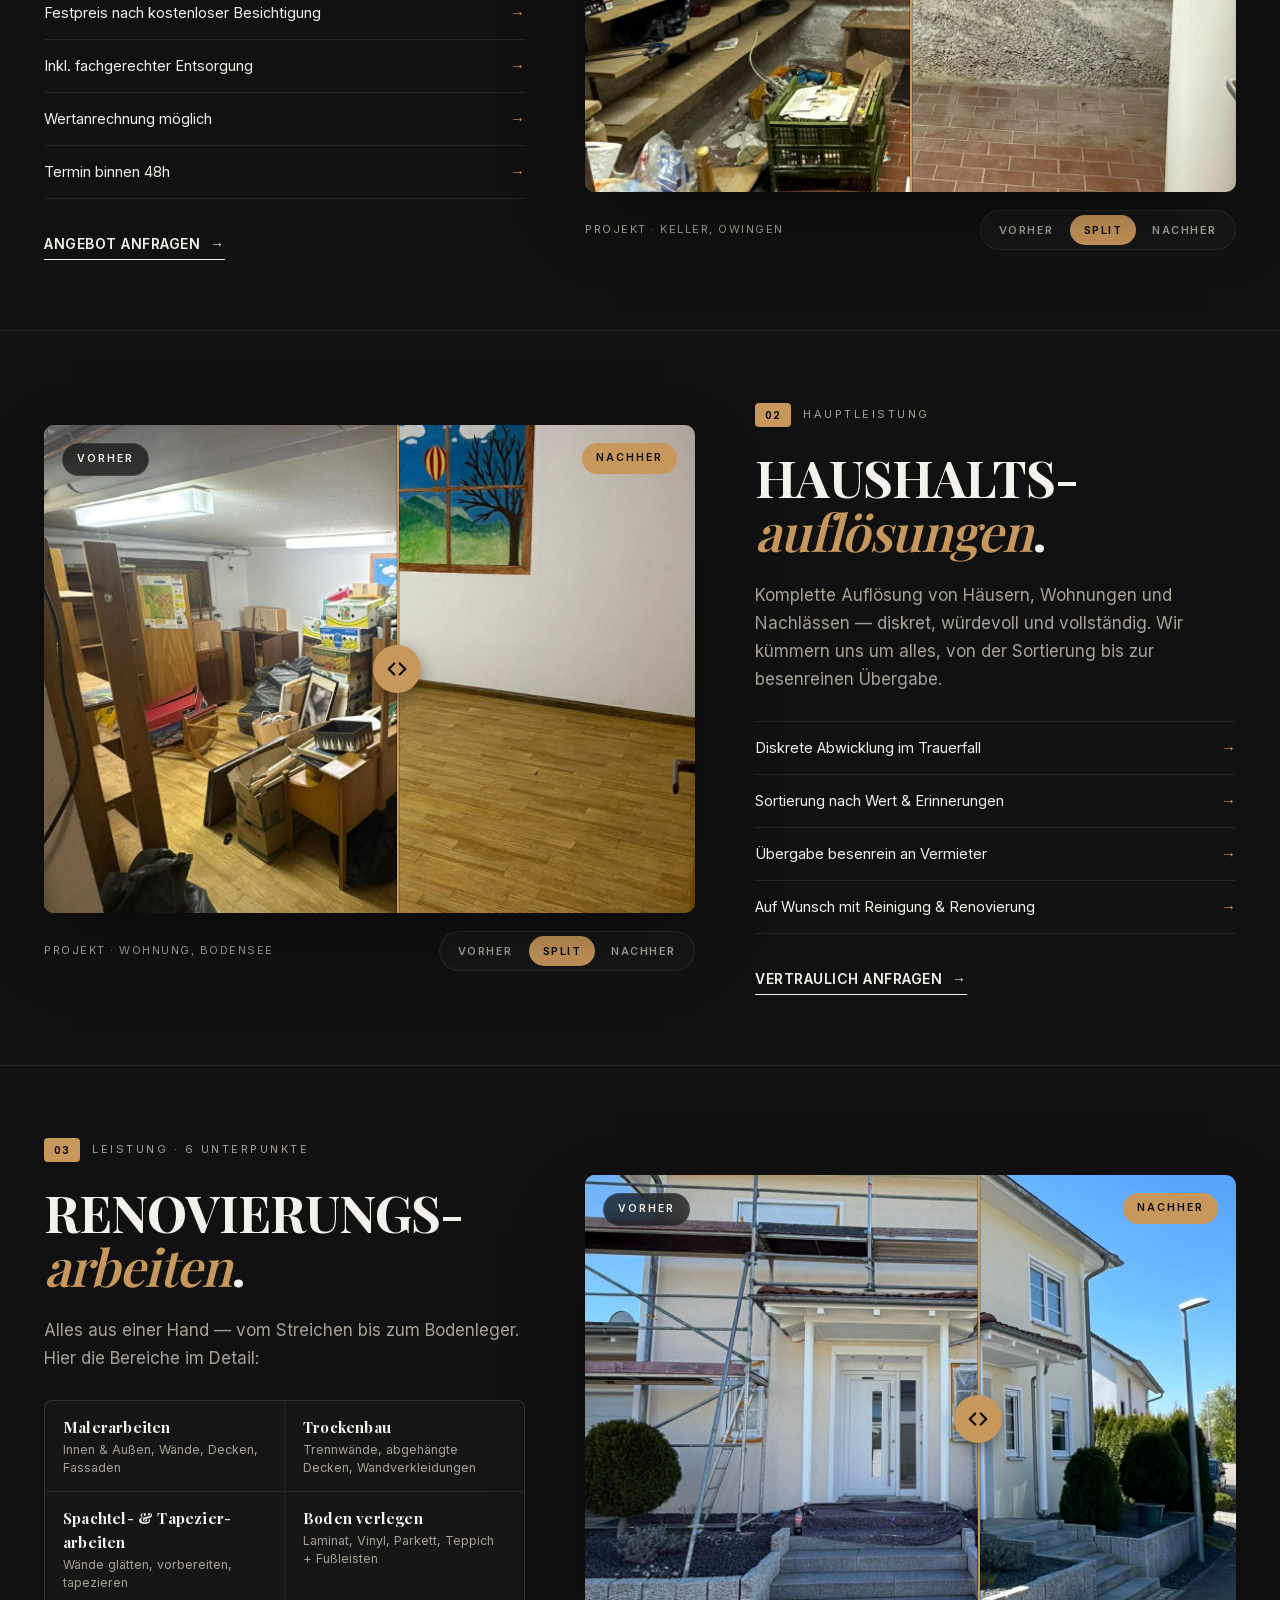
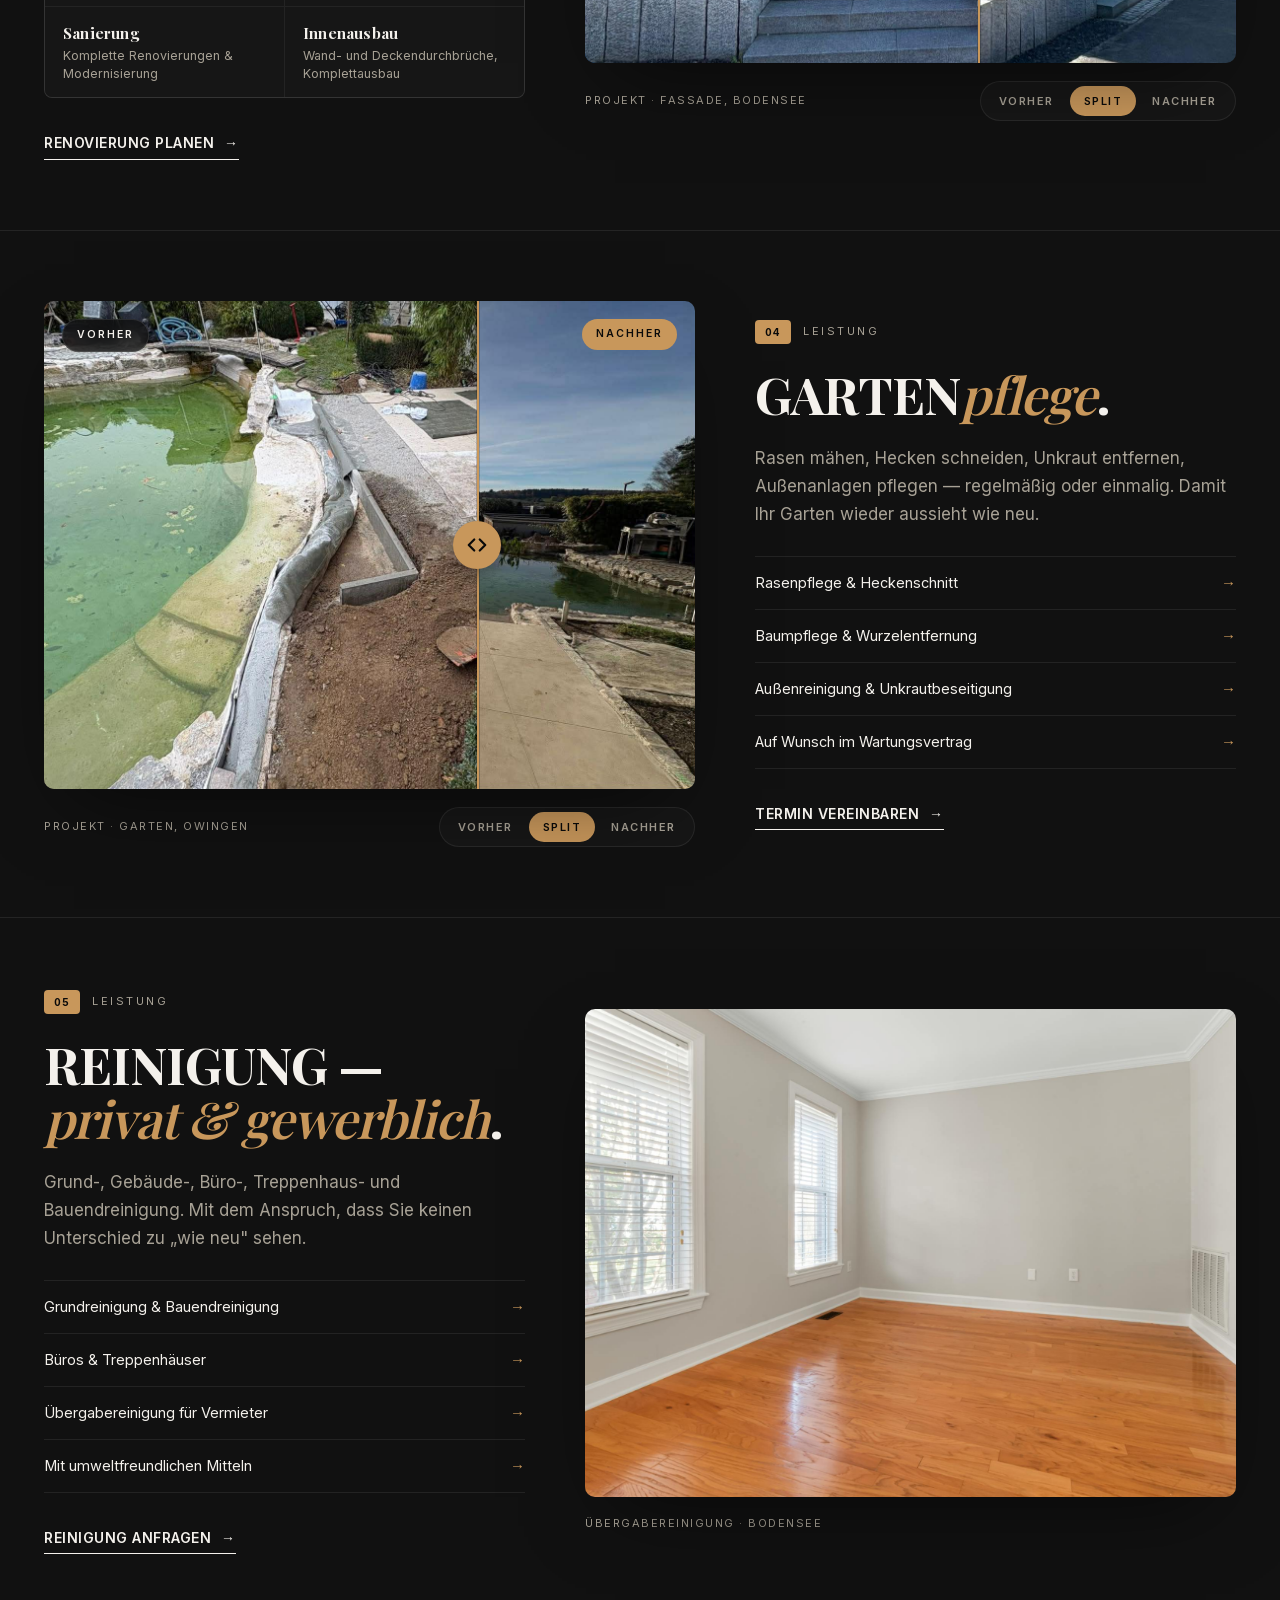
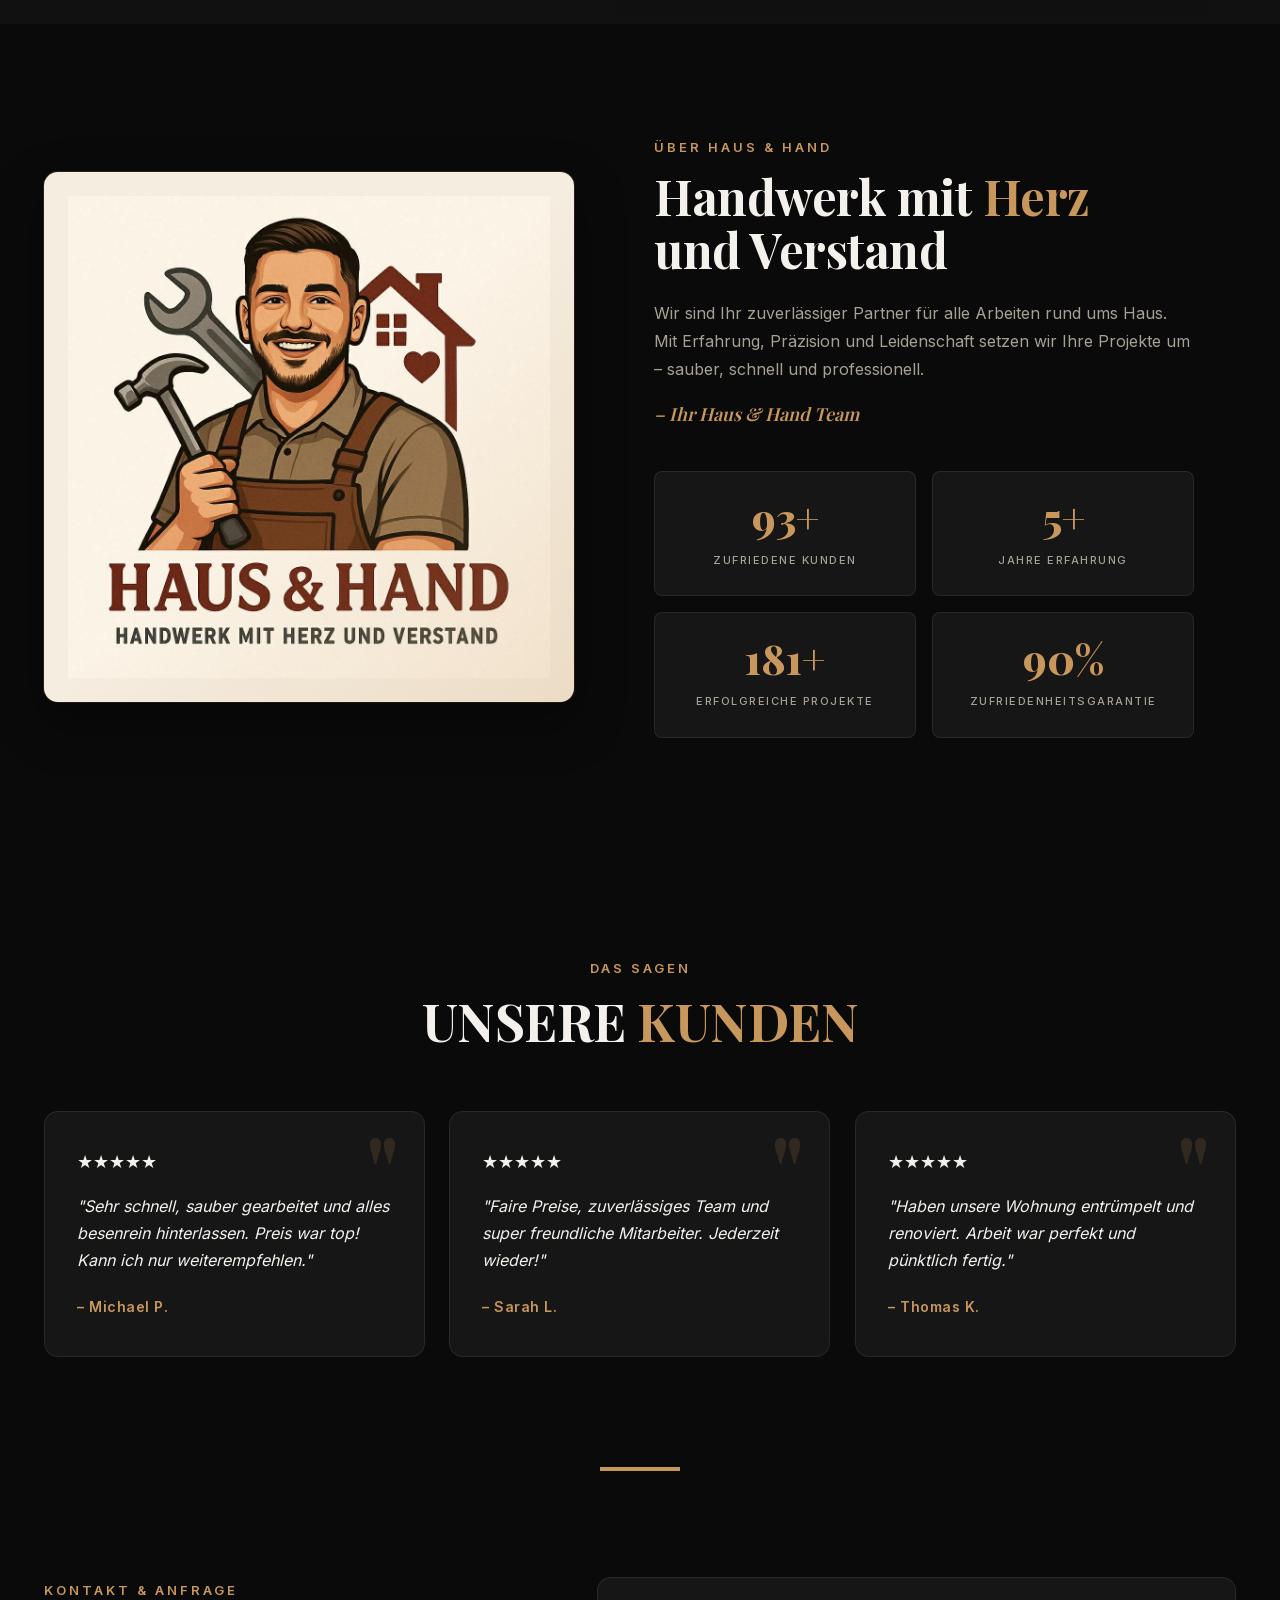
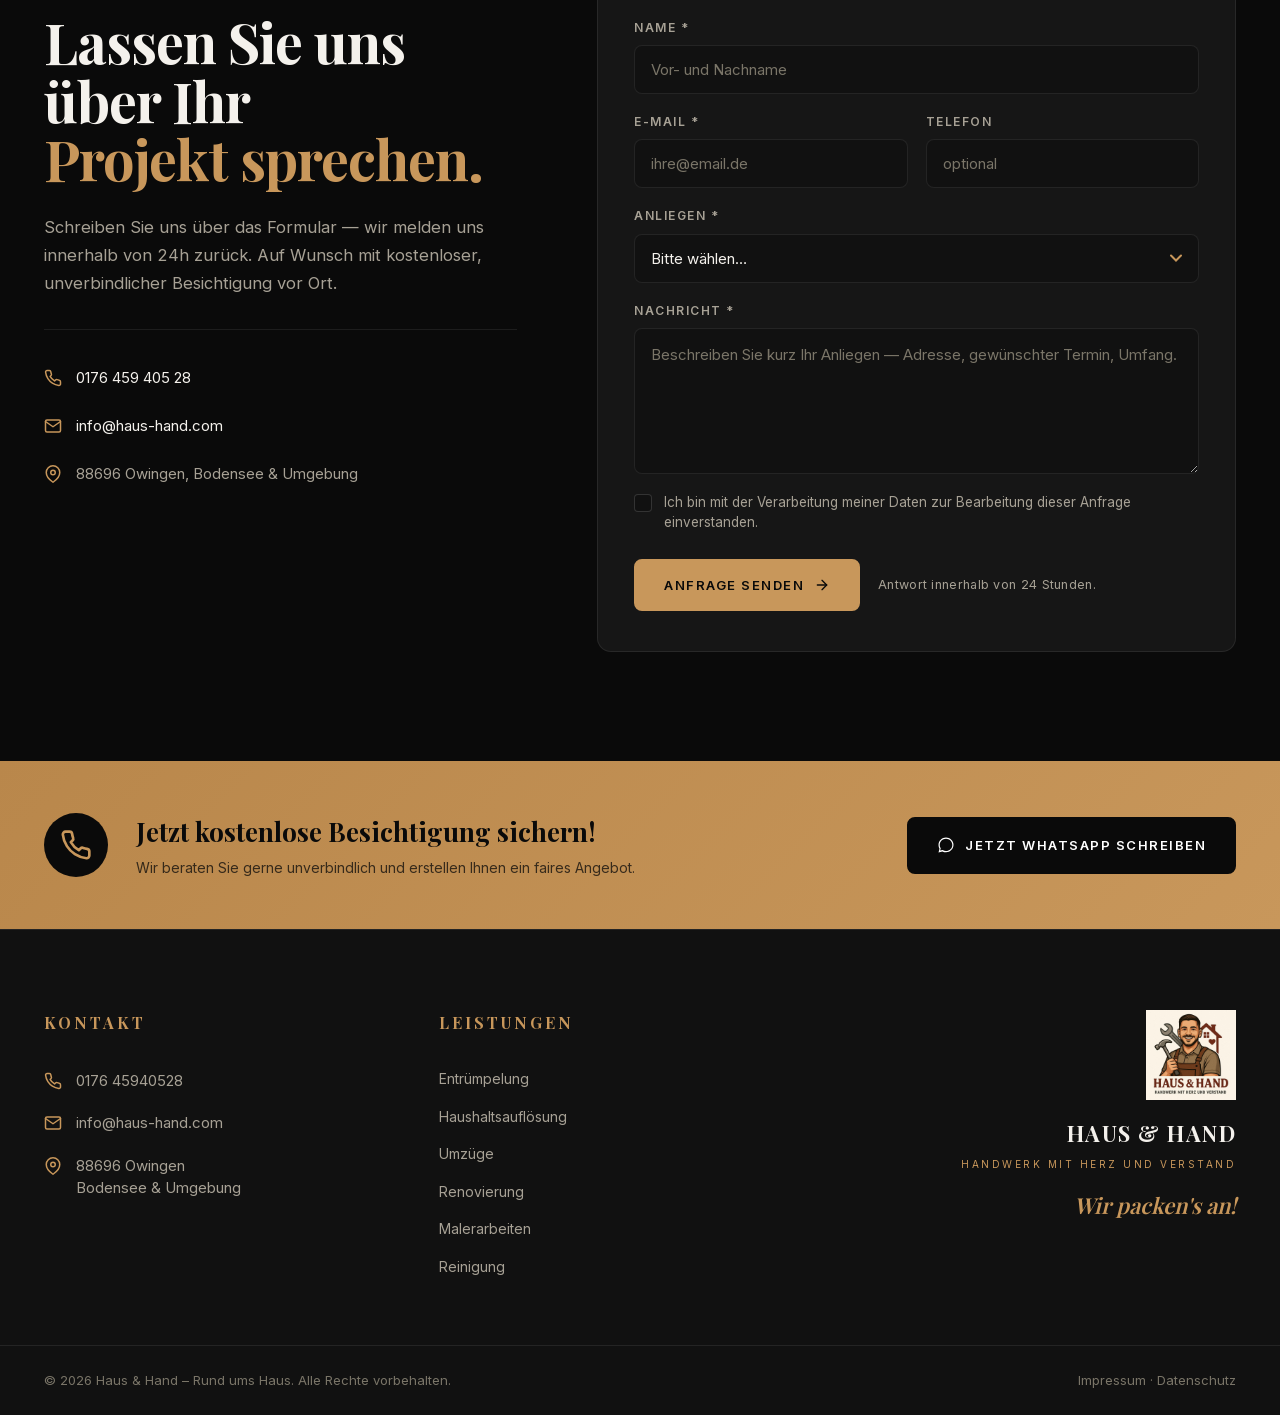
==== commit 560cdefc: "Add favicon (16/32/180) generated from logo" ====
--- a/index.html
+++ b/index.html
@@ -5,6 +5,9 @@
   <meta name="viewport" content="width=device-width, initial-scale=1.0">
   <meta name="description" content="Haus & Hand – Ihr zuverlässiger Partner für Entrümpelung, Haushaltsauflösung, Umzüge, Renovierung, Malerarbeiten, Trockenbau, Bodenleger, Gartenpflege und Reinigung in Owingen am Bodensee.">
   <title>Haus & Hand – Handwerk mit Herz und Verstand | Owingen Bodensee</title>
+  <link rel="icon" type="image/png" sizes="32x32" href="favicon-32.png">
+  <link rel="icon" type="image/png" sizes="16x16" href="favicon-16.png">
+  <link rel="apple-touch-icon" sizes="180x180" href="apple-touch-icon.png">
   <link rel="stylesheet" href="styles.css">
 </head>
 <body>
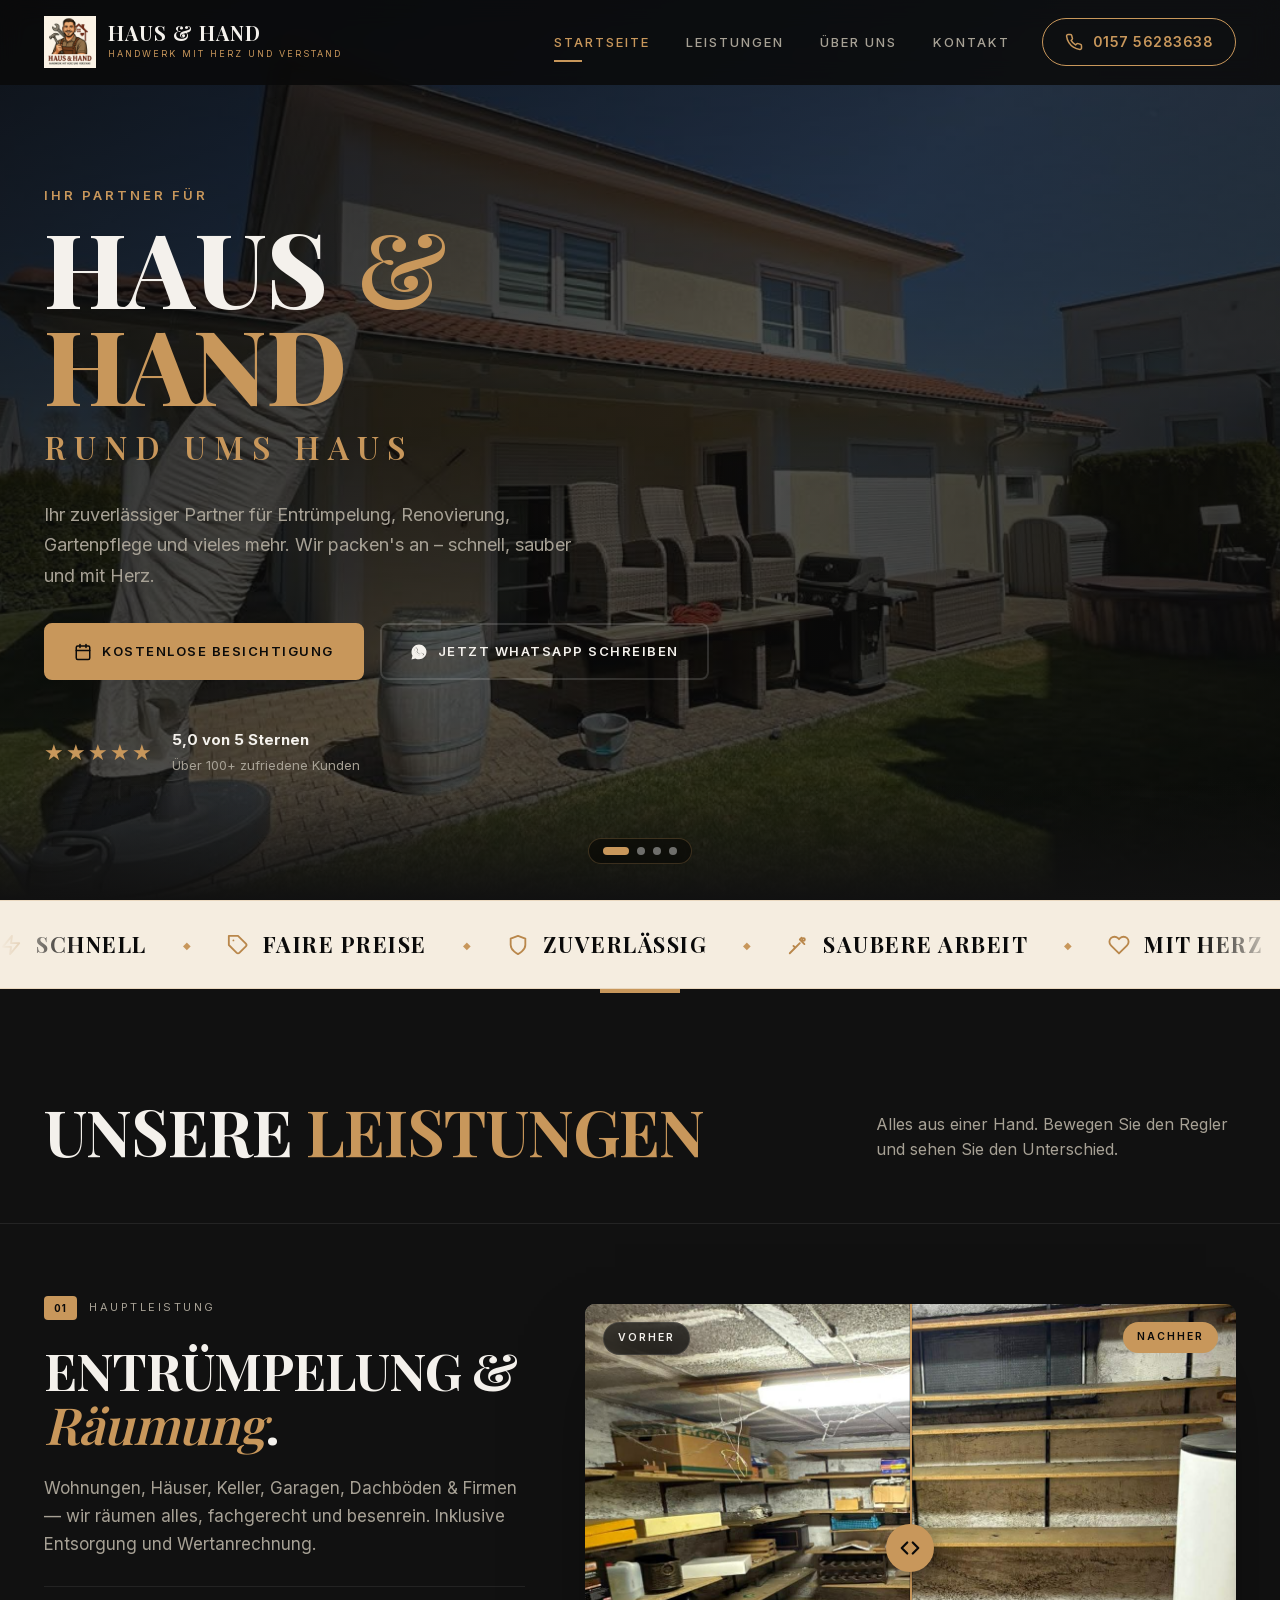
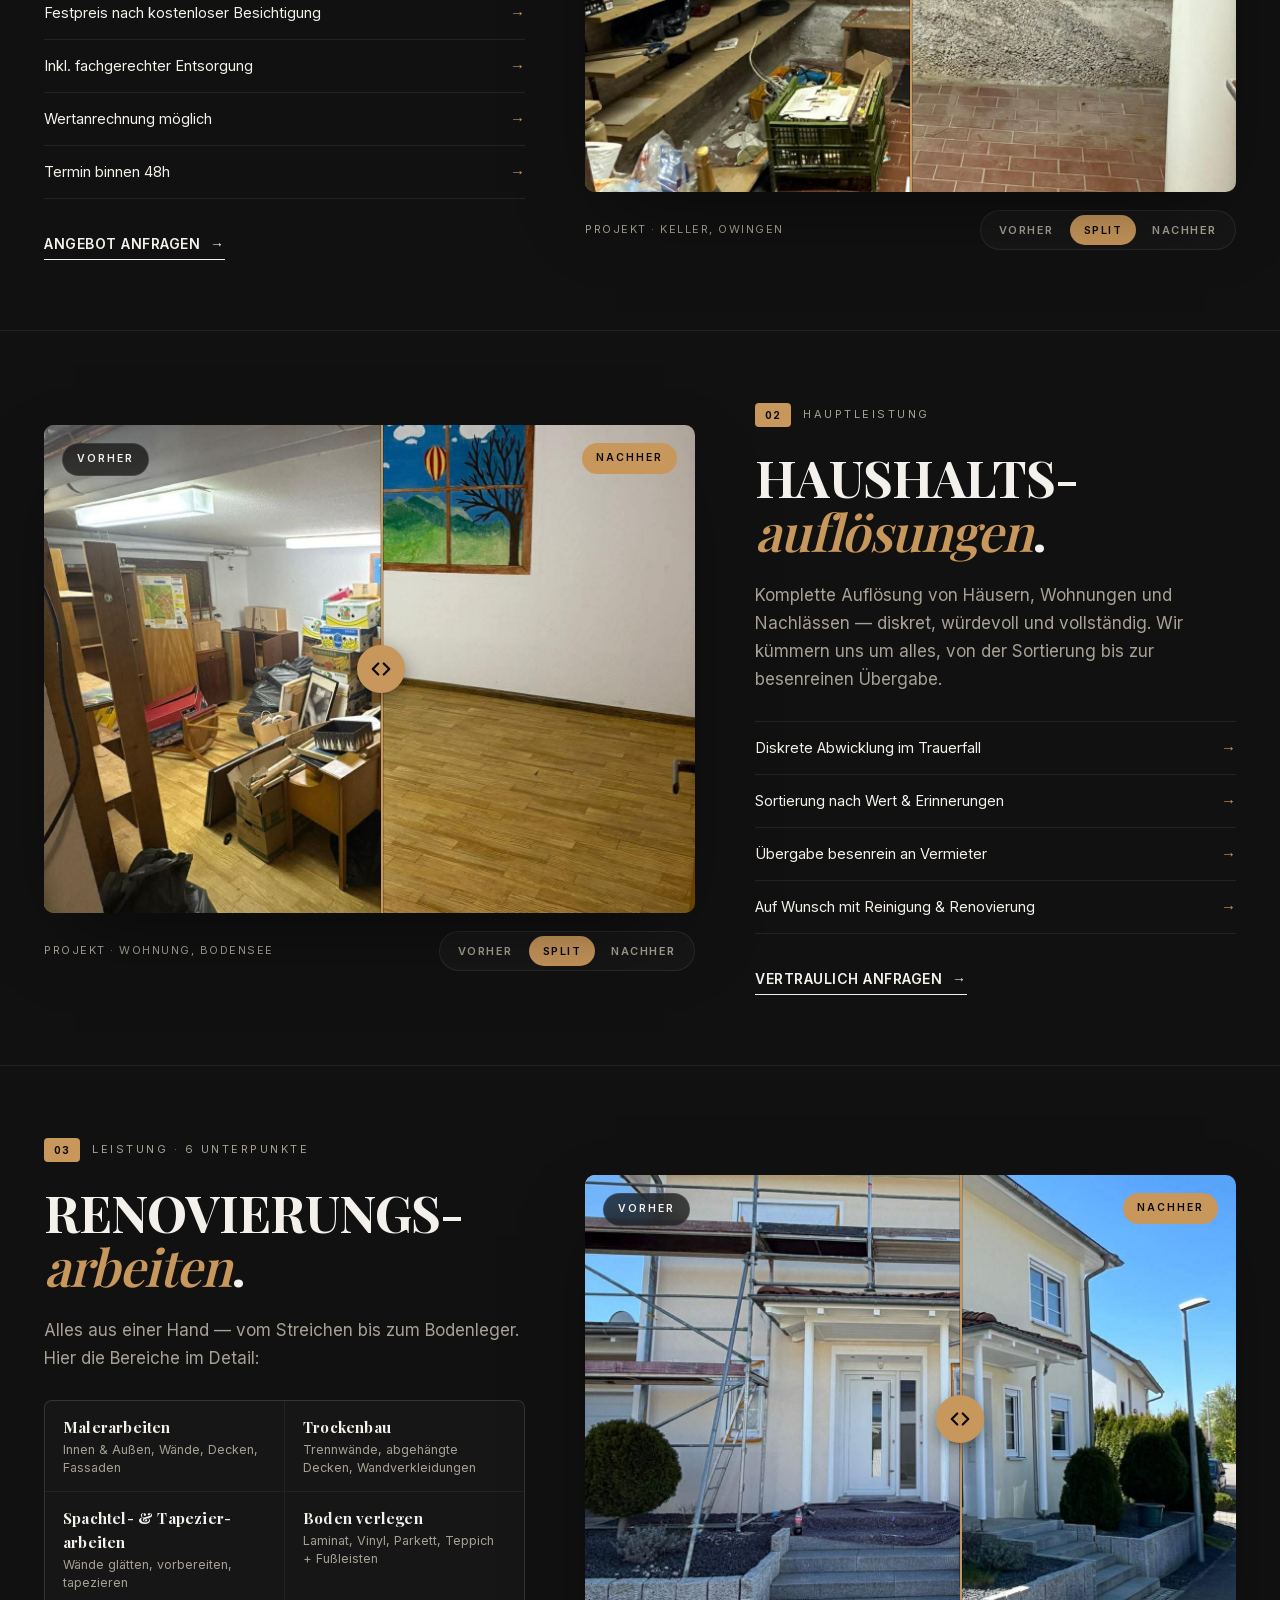
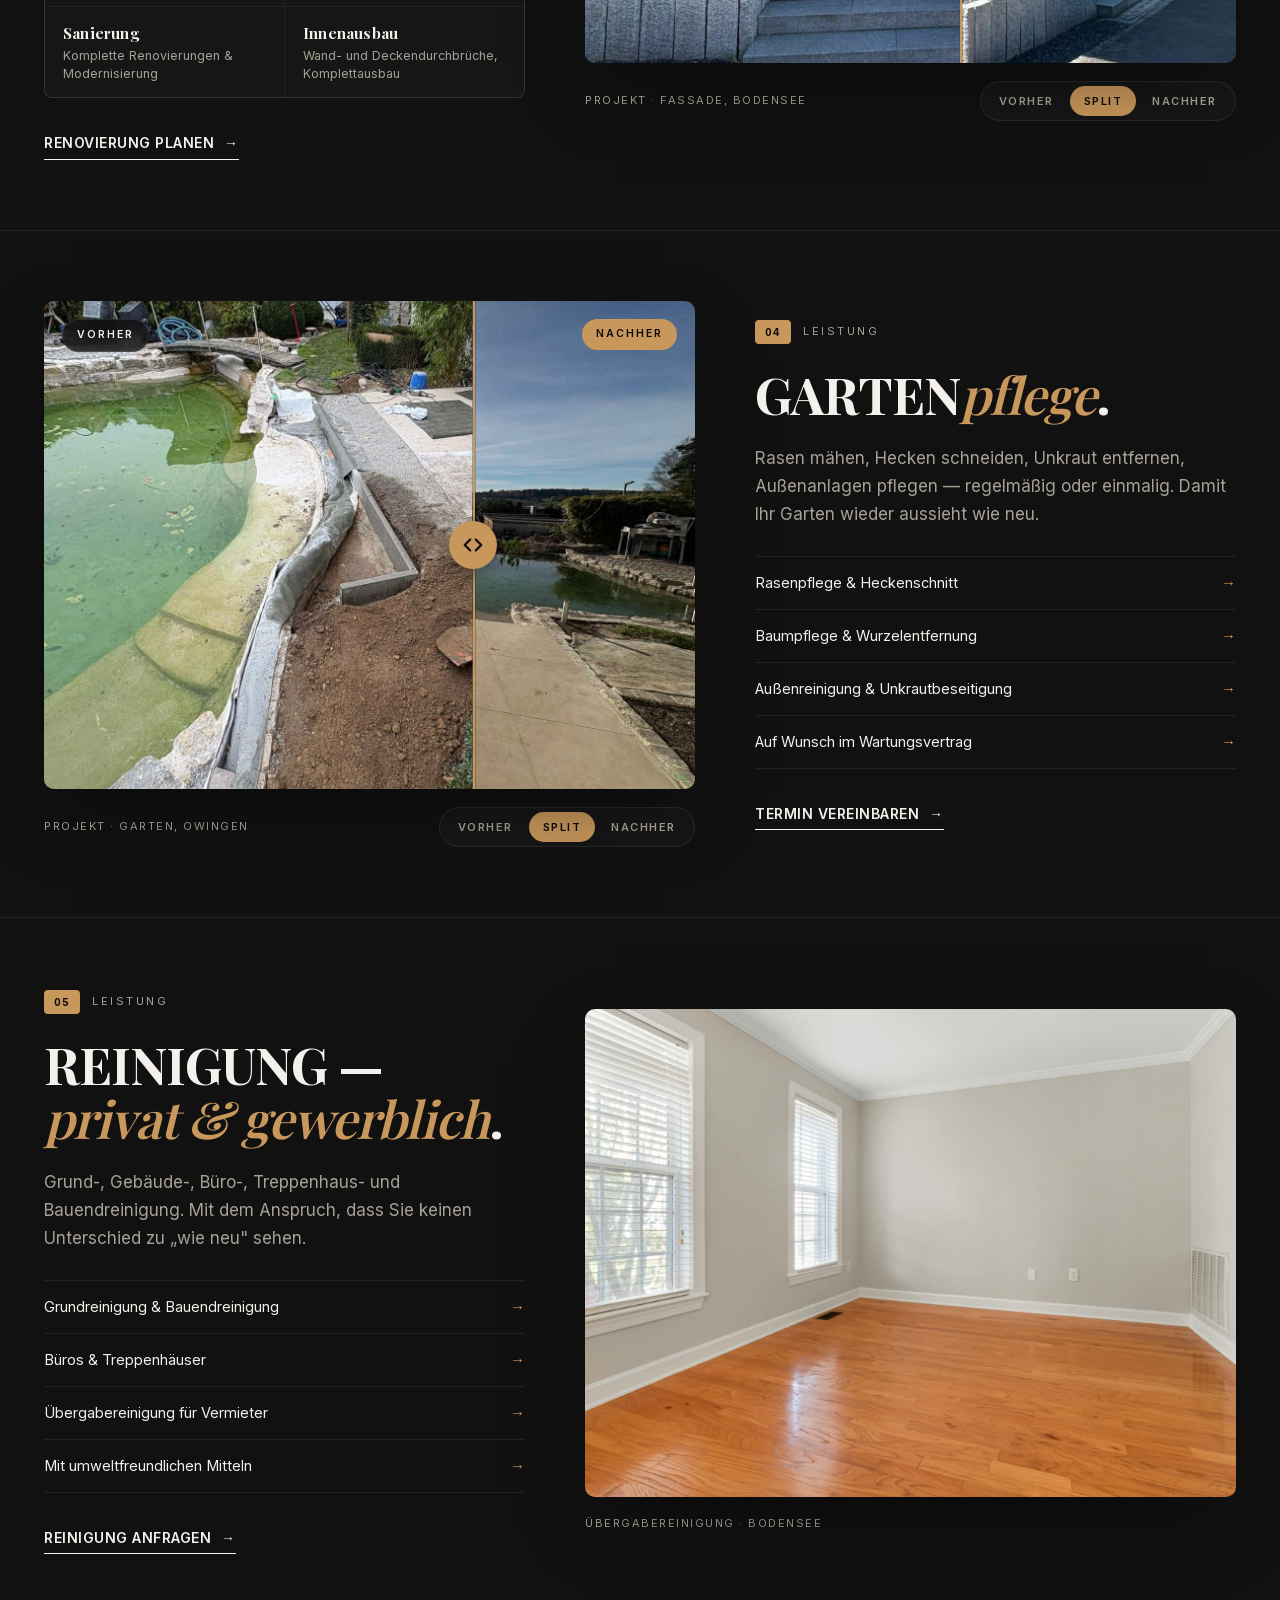
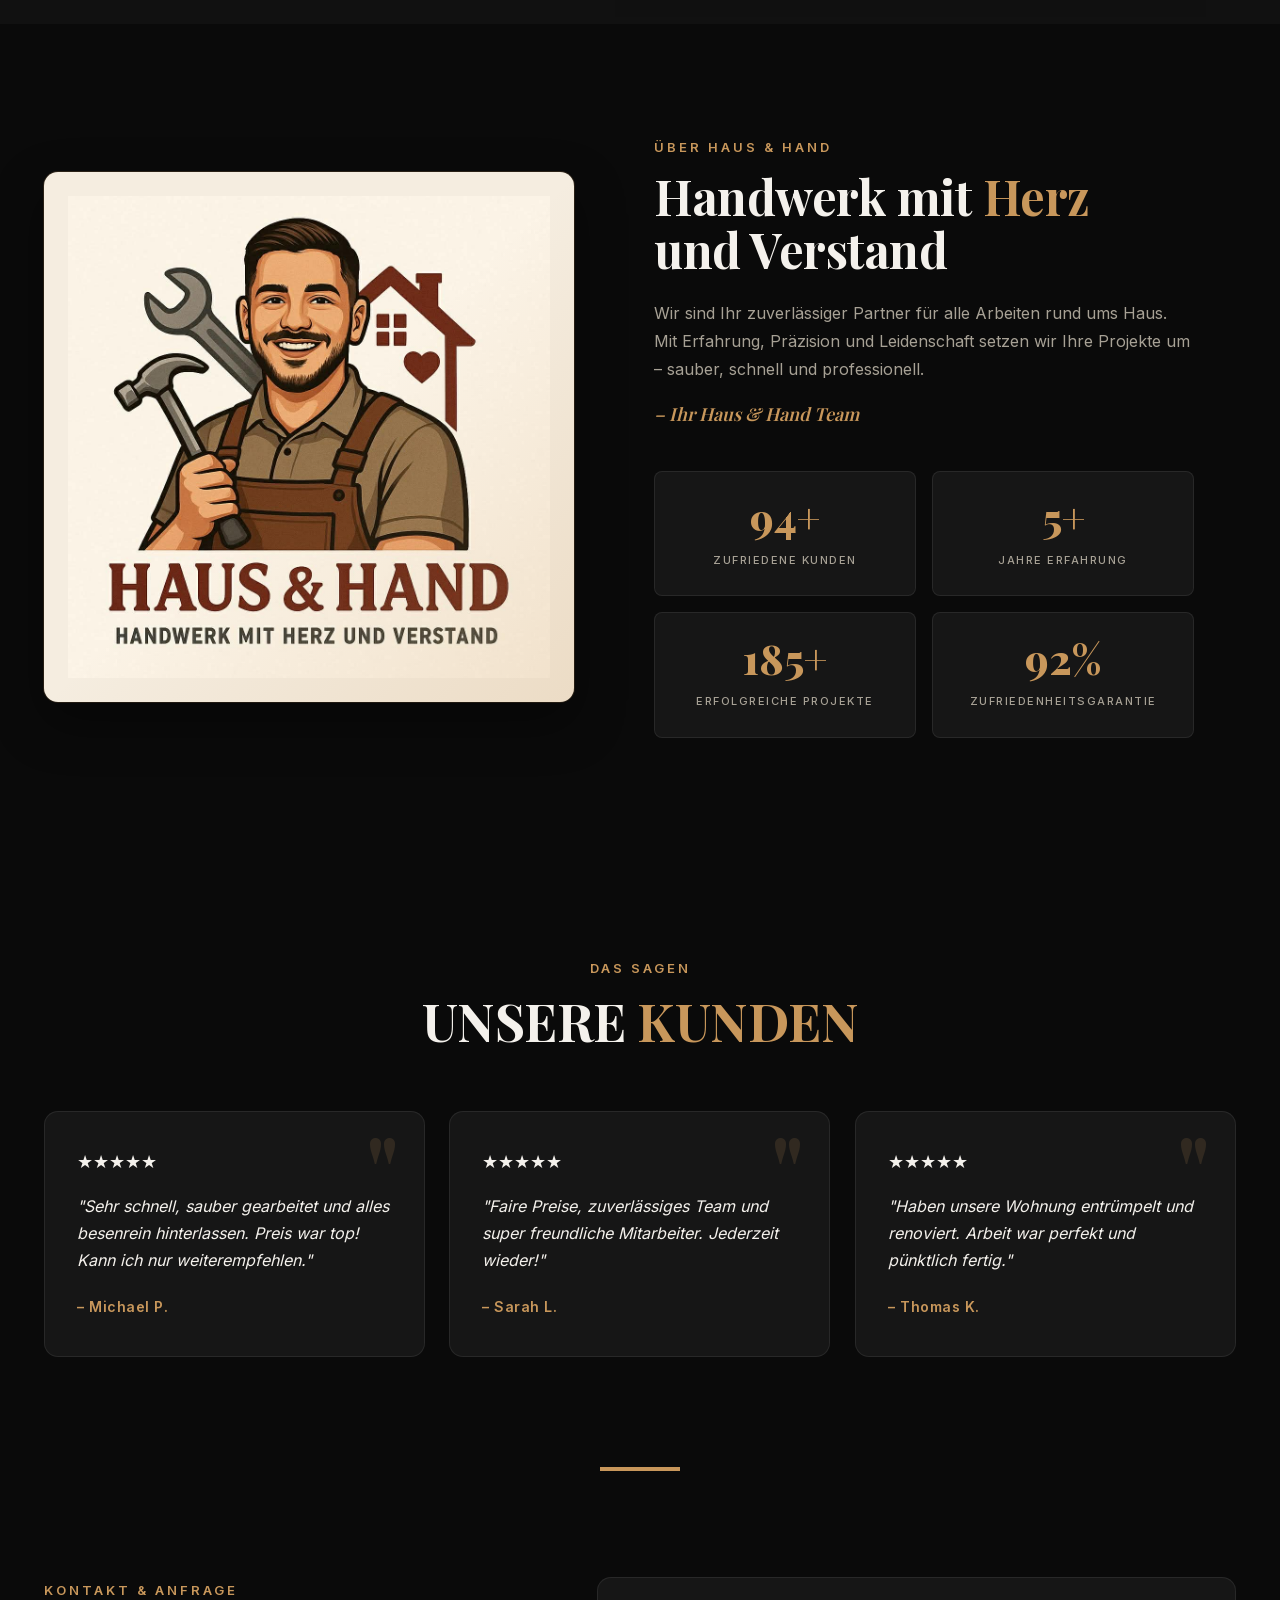
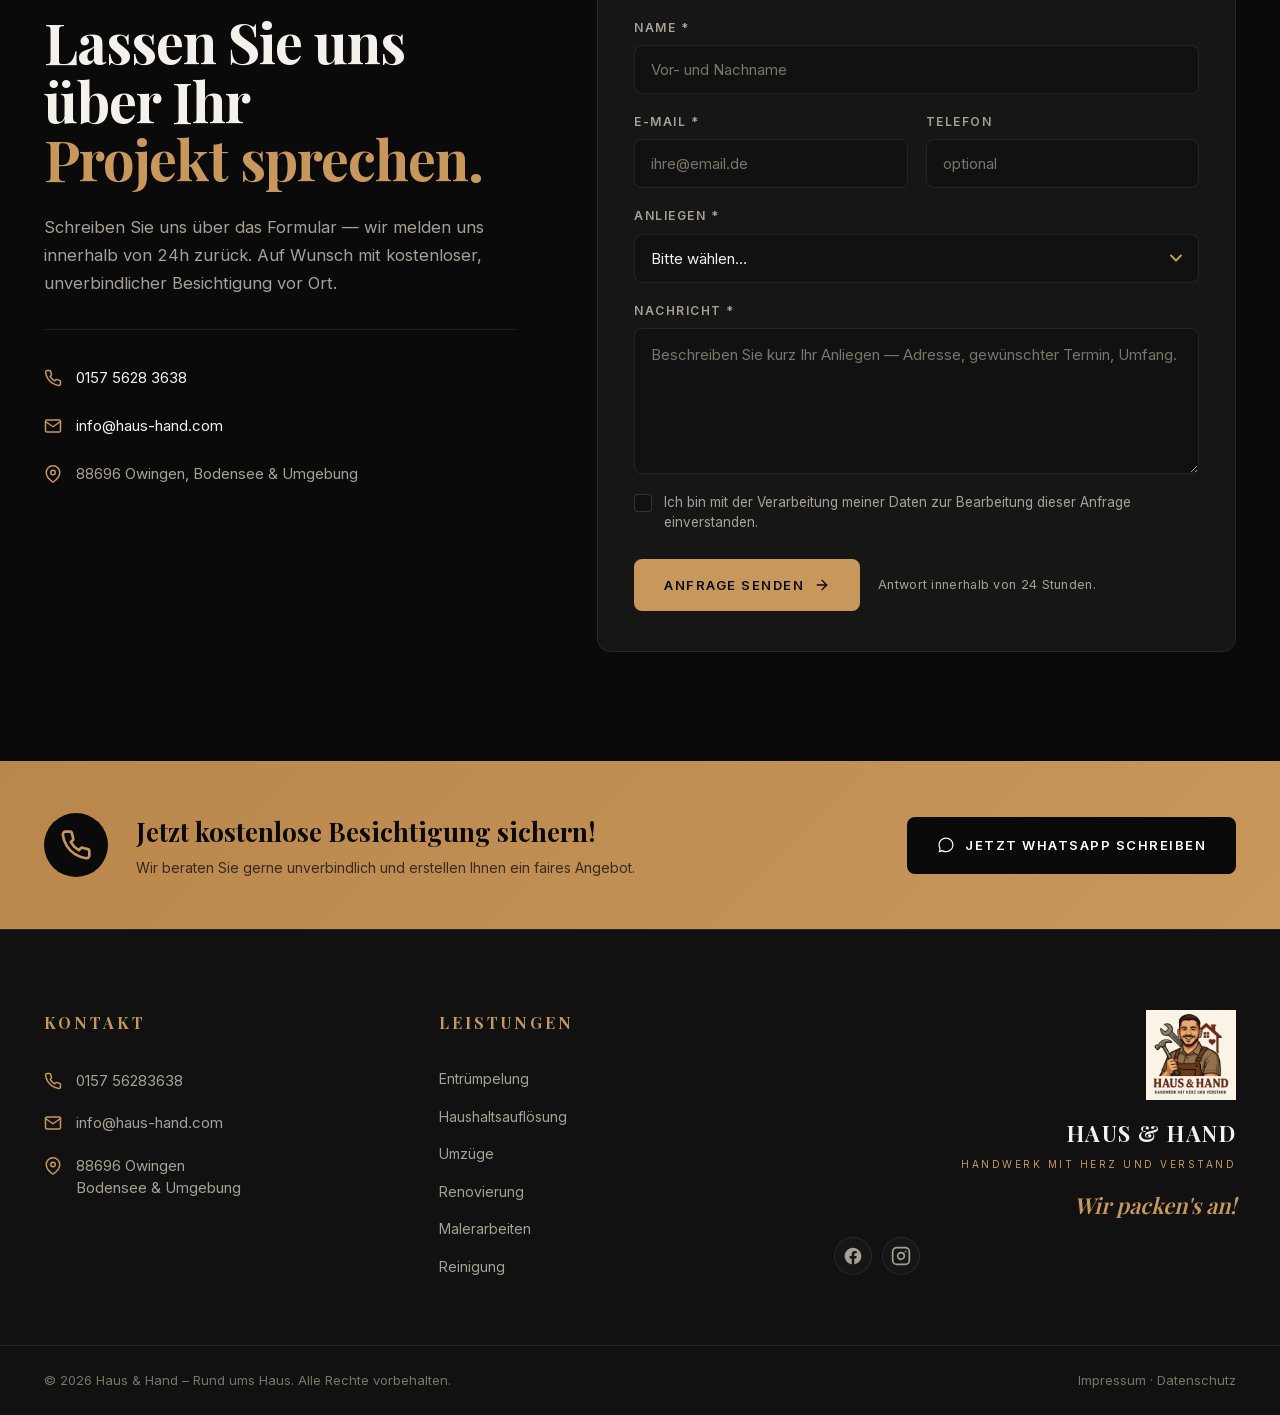
==== commit ee34eccc: "Add OG/Twitter tags, JSON-LD LocalBusiness, social icons, robots+sitemap, lazy loading; update phone" ====
--- a/index.html
+++ b/index.html
@@ -5,10 +5,64 @@
   <meta name="viewport" content="width=device-width, initial-scale=1.0">
   <meta name="description" content="Haus & Hand – Ihr zuverlässiger Partner für Entrümpelung, Haushaltsauflösung, Umzüge, Renovierung, Malerarbeiten, Trockenbau, Bodenleger, Gartenpflege und Reinigung in Owingen am Bodensee.">
   <title>Haus & Hand – Handwerk mit Herz und Verstand | Owingen Bodensee</title>
+  <link rel="canonical" href="https://haus-hand.com/">
+
+  <!-- Open Graph / Facebook / WhatsApp / iMessage -->
+  <meta property="og:type" content="website">
+  <meta property="og:locale" content="de_DE">
+  <meta property="og:site_name" content="Haus & Hand">
+  <meta property="og:url" content="https://haus-hand.com/">
+  <meta property="og:title" content="Haus & Hand – Handwerk mit Herz und Verstand">
+  <meta property="og:description" content="Ihr zuverlässiger Partner für Entrümpelung, Renovierung, Gartenpflege und Reinigung am Bodensee.">
+  <meta property="og:image" content="https://haus-hand.com/images/hero.jpg">
+  <meta property="og:image:width" content="1320">
+  <meta property="og:image:height" content="742">
+  <meta property="og:image:alt" content="Haus & Hand – Hausmeisterservice am Bodensee">
+
+  <!-- Twitter -->
+  <meta name="twitter:card" content="summary_large_image">
+  <meta name="twitter:title" content="Haus & Hand – Handwerk mit Herz und Verstand">
+  <meta name="twitter:description" content="Ihr zuverlässiger Partner für Entrümpelung, Renovierung, Gartenpflege und Reinigung am Bodensee.">
+  <meta name="twitter:image" content="https://haus-hand.com/images/hero.jpg">
+
   <link rel="icon" type="image/png" sizes="32x32" href="favicon-32.png">
   <link rel="icon" type="image/png" sizes="16x16" href="favicon-16.png">
   <link rel="apple-touch-icon" sizes="180x180" href="apple-touch-icon.png">
   <link rel="stylesheet" href="styles.css">
+
+  <!-- Structured data: LocalBusiness for Google -->
+  <script type="application/ld+json">
+  {
+    "@context": "https://schema.org",
+    "@type": "HomeAndConstructionBusiness",
+    "name": "Haus & Hand",
+    "alternateName": "Haus & Hand – Rund ums Haus",
+    "description": "Hausmeisterservice am Bodensee: Entrümpelung, Haushaltsauflösung, Umzüge, Renovierung, Malerarbeiten, Gartenpflege und Reinigung.",
+    "url": "https://haus-hand.com/",
+    "logo": "https://haus-hand.com/images/logo.jpg",
+    "image": "https://haus-hand.com/images/hero.jpg",
+    "telephone": "+4915756283638",
+    "email": "info@haus-hand.com",
+    "address": {
+      "@type": "PostalAddress",
+      "streetAddress": "Mühlenstraße 9",
+      "postalCode": "88696",
+      "addressLocality": "Owingen",
+      "addressCountry": "DE"
+    },
+    "areaServed": [
+      { "@type": "City", "name": "Owingen" },
+      { "@type": "City", "name": "Überlingen" },
+      { "@type": "City", "name": "Salem" },
+      { "@type": "City", "name": "Friedrichshafen" },
+      { "@type": "AdministrativeArea", "name": "Bodenseekreis" }
+    ],
+    "sameAs": [
+      "https://www.facebook.com/profile.php?id=61579986088967",
+      "https://www.instagram.com/haus_und_hand/"
+    ]
+  }
+  </script>
 </head>
 <body>
 
@@ -30,9 +84,9 @@
         <a href="#kontakt" class="nav-link">Kontakt</a>
       </nav>
 
-      <a href="tel:+4917645940528" class="phone-pill">
+      <a href="tel:+4915756283638" class="phone-pill">
         <svg width="18" height="18" viewBox="0 0 24 24" fill="none" stroke="currentColor" stroke-width="2" stroke-linecap="round" stroke-linejoin="round"><path d="M22 16.92v3a2 2 0 0 1-2.18 2 19.79 19.79 0 0 1-8.63-3.07 19.5 19.5 0 0 1-6-6 19.79 19.79 0 0 1-3.07-8.67A2 2 0 0 1 4.11 2h3a2 2 0 0 1 2 1.72 12.84 12.84 0 0 0 .7 2.81 2 2 0 0 1-.45 2.11L8.09 9.91a16 16 0 0 0 6 6l1.27-1.27a2 2 0 0 1 2.11-.45 12.84 12.84 0 0 0 2.81.7A2 2 0 0 1 22 16.92z"/></svg>
-        <span>0176 45940528</span>
+        <span>0157 56283638</span>
       </a>
 
       <button class="nav-toggle" aria-label="Menü öffnen" aria-controls="mainNav">
@@ -70,7 +124,7 @@
             <svg width="18" height="18" viewBox="0 0 24 24" fill="none" stroke="currentColor" stroke-width="2" stroke-linecap="round" stroke-linejoin="round"><rect x="3" y="4" width="18" height="18" rx="2" ry="2"/><line x1="16" y1="2" x2="16" y2="6"/><line x1="8" y1="2" x2="8" y2="6"/><line x1="3" y1="10" x2="21" y2="10"/></svg>
             Kostenlose Besichtigung
           </a>
-          <a href="https://wa.me/4917645940528" class="btn btn-ghost" target="_blank" rel="noopener">
+          <a href="https://wa.me/4915756283638" class="btn btn-ghost" target="_blank" rel="noopener">
             <svg width="18" height="18" viewBox="0 0 24 24" fill="currentColor"><path d="M17.5 14.4c-.3-.2-1.7-.9-2-1-.3-.1-.5-.2-.7.2-.2.3-.8 1-1 1.2-.2.2-.4.2-.7.1-.3-.2-1.3-.5-2.4-1.5-.9-.8-1.5-1.8-1.7-2.1-.2-.3 0-.5.1-.6.1-.1.3-.4.4-.5.1-.2.2-.3.3-.5 0-.2 0-.4 0-.5 0-.2-.7-1.6-.9-2.2-.2-.6-.5-.5-.7-.5h-.6c-.2 0-.5.1-.8.4-.3.3-1 1-1 2.5s1 2.9 1.2 3.1c.2.2 2.1 3.1 5 4.4.7.3 1.3.5 1.7.6.7.2 1.4.2 1.9.1.6-.1 1.7-.7 2-1.4.2-.7.2-1.2.2-1.4-.1-.1-.3-.2-.6-.4z"/><path d="M12 2C6.5 2 2 6.5 2 12c0 1.8.5 3.5 1.3 5L2 22l5.2-1.4c1.4.8 3.1 1.2 4.8 1.2 5.5 0 10-4.5 10-10S17.5 2 12 2zm5.9 14c-.3.7-1.4 1.3-1.9 1.4-.5.1-1.2.1-1.9-.1-.4-.1-1-.4-1.7-.6-3-1.3-4.9-4.2-5-4.4-.1-.2-1.2-1.6-1.2-3.1s.7-2.2 1-2.5c.3-.3.6-.4.8-.4h.6c.2 0 .5-.1.7.5.2.6.9 2 .9 2.2 0 .1 0 .3 0 .5-.1.2-.2.3-.3.5-.1.1-.3.4-.4.5-.1.1-.3.3-.1.6.2.3.8 1.3 1.7 2.1 1.1 1 2.1 1.3 2.4 1.5.3.1.5.1.7-.1.2-.2.8-.9 1-1.2.2-.3.4-.3.7-.2.3.1 1.7.8 2 1 .3.2.5.3.6.4.1.2.1.7-.1 1.4z"/></svg>
             Jetzt WhatsApp schreiben
           </a>
@@ -320,7 +374,7 @@
   <section class="about" id="ueber-uns">
     <div class="container about-grid">
       <div class="about-image reveal">
-        <img src="images/logo.jpg" alt="Haus & Hand Logo">
+        <img src="images/logo.jpg" alt="Haus & Hand Logo" loading="lazy">
         <div class="about-image-overlay"></div>
       </div>
       <div class="about-text reveal">
@@ -397,7 +451,7 @@
         <ul class="contact-meta">
           <li>
             <svg width="18" height="18" viewBox="0 0 24 24" fill="none" stroke="currentColor" stroke-width="2" stroke-linecap="round" stroke-linejoin="round"><path d="M22 16.92v3a2 2 0 0 1-2.18 2 19.79 19.79 0 0 1-8.63-3.07 19.5 19.5 0 0 1-6-6 19.79 19.79 0 0 1-3.07-8.67A2 2 0 0 1 4.11 2h3a2 2 0 0 1 2 1.72 12.84 12.84 0 0 0 .7 2.81 2 2 0 0 1-.45 2.11L8.09 9.91a16 16 0 0 0 6 6l1.27-1.27a2 2 0 0 1 2.11-.45 12.84 12.84 0 0 0 2.81.7A2 2 0 0 1 22 16.92z"/></svg>
-            <a href="tel:+4917645940528">0176 459 405 28</a>
+            <a href="tel:+4915756283638">0157 5628 3638</a>
           </li>
           <li>
             <svg width="18" height="18" viewBox="0 0 24 24" fill="none" stroke="currentColor" stroke-width="2" stroke-linecap="round" stroke-linejoin="round"><path d="M4 4h16c1.1 0 2 .9 2 2v12c0 1.1-.9 2-2 2H4c-1.1 0-2-.9-2-2V6c0-1.1.9-2 2-2z"/><polyline points="22,6 12,13 2,6"/></svg>
@@ -489,7 +543,7 @@
         <h3>Jetzt kostenlose Besichtigung sichern!</h3>
         <p>Wir beraten Sie gerne unverbindlich und erstellen Ihnen ein faires Angebot.</p>
       </div>
-      <a href="https://wa.me/4917645940528" class="btn btn-whatsapp" target="_blank" rel="noopener">
+      <a href="https://wa.me/4915756283638" class="btn btn-whatsapp" target="_blank" rel="noopener">
         <svg width="18" height="18" viewBox="0 0 24 24" fill="currentColor"><path d="M12 2C6.5 2 2 6.5 2 12c0 1.8.5 3.5 1.3 5L2 22l5.2-1.4c1.4.8 3.1 1.2 4.8 1.2 5.5 0 10-4.5 10-10S17.5 2 12 2zm0 18c-1.6 0-3.1-.4-4.4-1.2l-.3-.2-3.1.8.8-3-.2-.3C4 15 3.6 13.5 3.6 12c0-4.6 3.8-8.4 8.4-8.4s8.4 3.8 8.4 8.4-3.8 8-8.4 8z"/></svg>
         Jetzt WhatsApp schreiben
       </a>
@@ -504,7 +558,7 @@
         <ul class="contact-list">
           <li>
             <svg width="18" height="18" viewBox="0 0 24 24" fill="none" stroke="currentColor" stroke-width="2" stroke-linecap="round" stroke-linejoin="round"><path d="M22 16.92v3a2 2 0 0 1-2.18 2 19.79 19.79 0 0 1-8.63-3.07 19.5 19.5 0 0 1-6-6 19.79 19.79 0 0 1-3.07-8.67A2 2 0 0 1 4.11 2h3a2 2 0 0 1 2 1.72 12.84 12.84 0 0 0 .7 2.81 2 2 0 0 1-.45 2.11L8.09 9.91a16 16 0 0 0 6 6l1.27-1.27a2 2 0 0 1 2.11-.45 12.84 12.84 0 0 0 2.81.7A2 2 0 0 1 22 16.92z"/></svg>
-            <a href="tel:+4917645940528">0176 45940528</a>
+            <a href="tel:+4915756283638">0157 56283638</a>
           </li>
           <li>
             <svg width="18" height="18" viewBox="0 0 24 24" fill="none" stroke="currentColor" stroke-width="2" stroke-linecap="round" stroke-linejoin="round"><path d="M4 4h16c1.1 0 2 .9 2 2v12c0 1.1-.9 2-2 2H4c-1.1 0-2-.9-2-2V6c0-1.1.9-2 2-2z"/><polyline points="22,6 12,13 2,6"/></svg>
@@ -530,10 +584,18 @@
       </div>
 
       <div class="footer-col footer-brand">
-        <img src="images/logo.jpg" alt="Haus & Hand Logo">
+        <img src="images/logo.jpg" alt="Haus & Hand Logo" loading="lazy">
         <strong>HAUS &amp; HAND</strong>
         <span>HANDWERK MIT HERZ UND VERSTAND</span>
         <p class="footer-claim">Wir packen's an!</p>
+        <div class="footer-social">
+          <a href="https://www.facebook.com/profile.php?id=61579986088967" target="_blank" rel="noopener" aria-label="Haus & Hand auf Facebook">
+            <svg width="20" height="20" viewBox="0 0 24 24" fill="currentColor"><path d="M22 12.07C22 6.51 17.52 2 12 2S2 6.51 2 12.07c0 5.02 3.66 9.18 8.44 9.93v-7.02H7.9v-2.91h2.54V9.84c0-2.52 1.49-3.91 3.78-3.91 1.09 0 2.24.2 2.24.2v2.47h-1.26c-1.24 0-1.63.77-1.63 1.56v1.88h2.78l-.45 2.91h-2.33V22c4.78-.75 8.44-4.91 8.44-9.93z"/></svg>
+          </a>
+          <a href="https://www.instagram.com/haus_und_hand/" target="_blank" rel="noopener" aria-label="Haus & Hand auf Instagram">
+            <svg width="20" height="20" viewBox="0 0 24 24" fill="none" stroke="currentColor" stroke-width="2" stroke-linecap="round" stroke-linejoin="round"><rect x="2" y="2" width="20" height="20" rx="5" ry="5"/><path d="M16 11.37A4 4 0 1 1 12.63 8 4 4 0 0 1 16 11.37z"/><line x1="17.5" y1="6.5" x2="17.51" y2="6.5"/></svg>
+          </a>
+        </div>
       </div>
     </div>
 
@@ -622,8 +684,8 @@
       const beforeLabel = root.dataset.beforeLabel || 'Vorher';
       const afterLabel = root.dataset.afterLabel || 'Nachher';
       root.innerHTML = `
-        <img class="img-after" src="${after}" alt="${afterLabel}" />
-        <div class="after-wrap"><img class="img-before" src="${before}" alt="${beforeLabel}" /></div>
+        <img class="img-after" src="${after}" alt="${afterLabel}" loading="lazy" />
+        <div class="after-wrap"><img class="img-before" src="${before}" alt="${beforeLabel}" loading="lazy" /></div>
         <span class="label label-before">${beforeLabel}</span>
         <span class="label label-after">${afterLabel}</span>
         <div class="divider"></div>
--- a/styles.css
+++ b/styles.css
@@ -1778,3 +1778,28 @@
   object-fit: cover;
   display: block;
 }
+
+/* Footer social icons */
+.footer-social {
+  display: flex;
+  gap: 10px;
+  margin-top: 14px;
+}
+.footer-social a {
+  display: inline-flex;
+  align-items: center;
+  justify-content: center;
+  width: 38px;
+  height: 38px;
+  border-radius: 50%;
+  background: var(--dark-3);
+  border: 1px solid var(--line);
+  color: var(--text-muted);
+  transition: background .2s, color .2s, border-color .2s, transform .2s;
+}
+.footer-social a:hover {
+  background: var(--gold);
+  color: var(--dark-1);
+  border-color: var(--gold);
+  transform: translateY(-2px);
+}
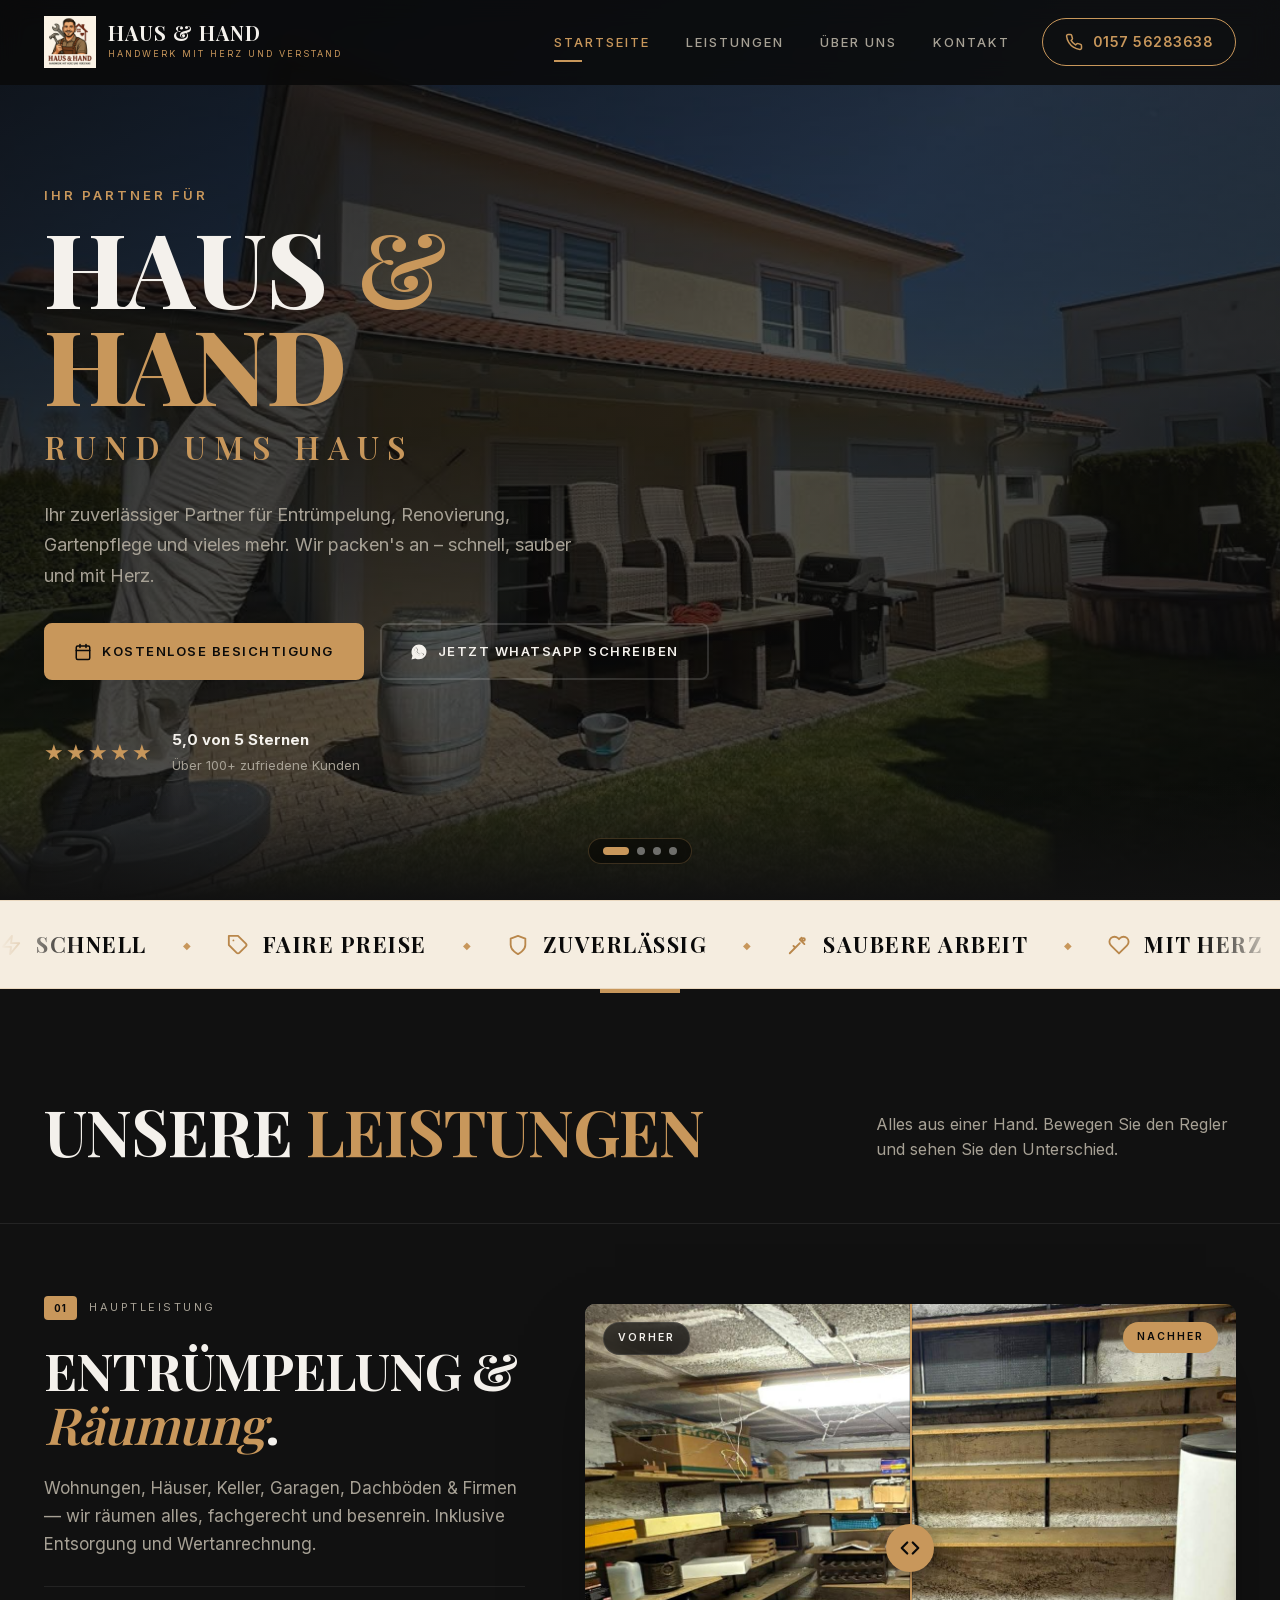
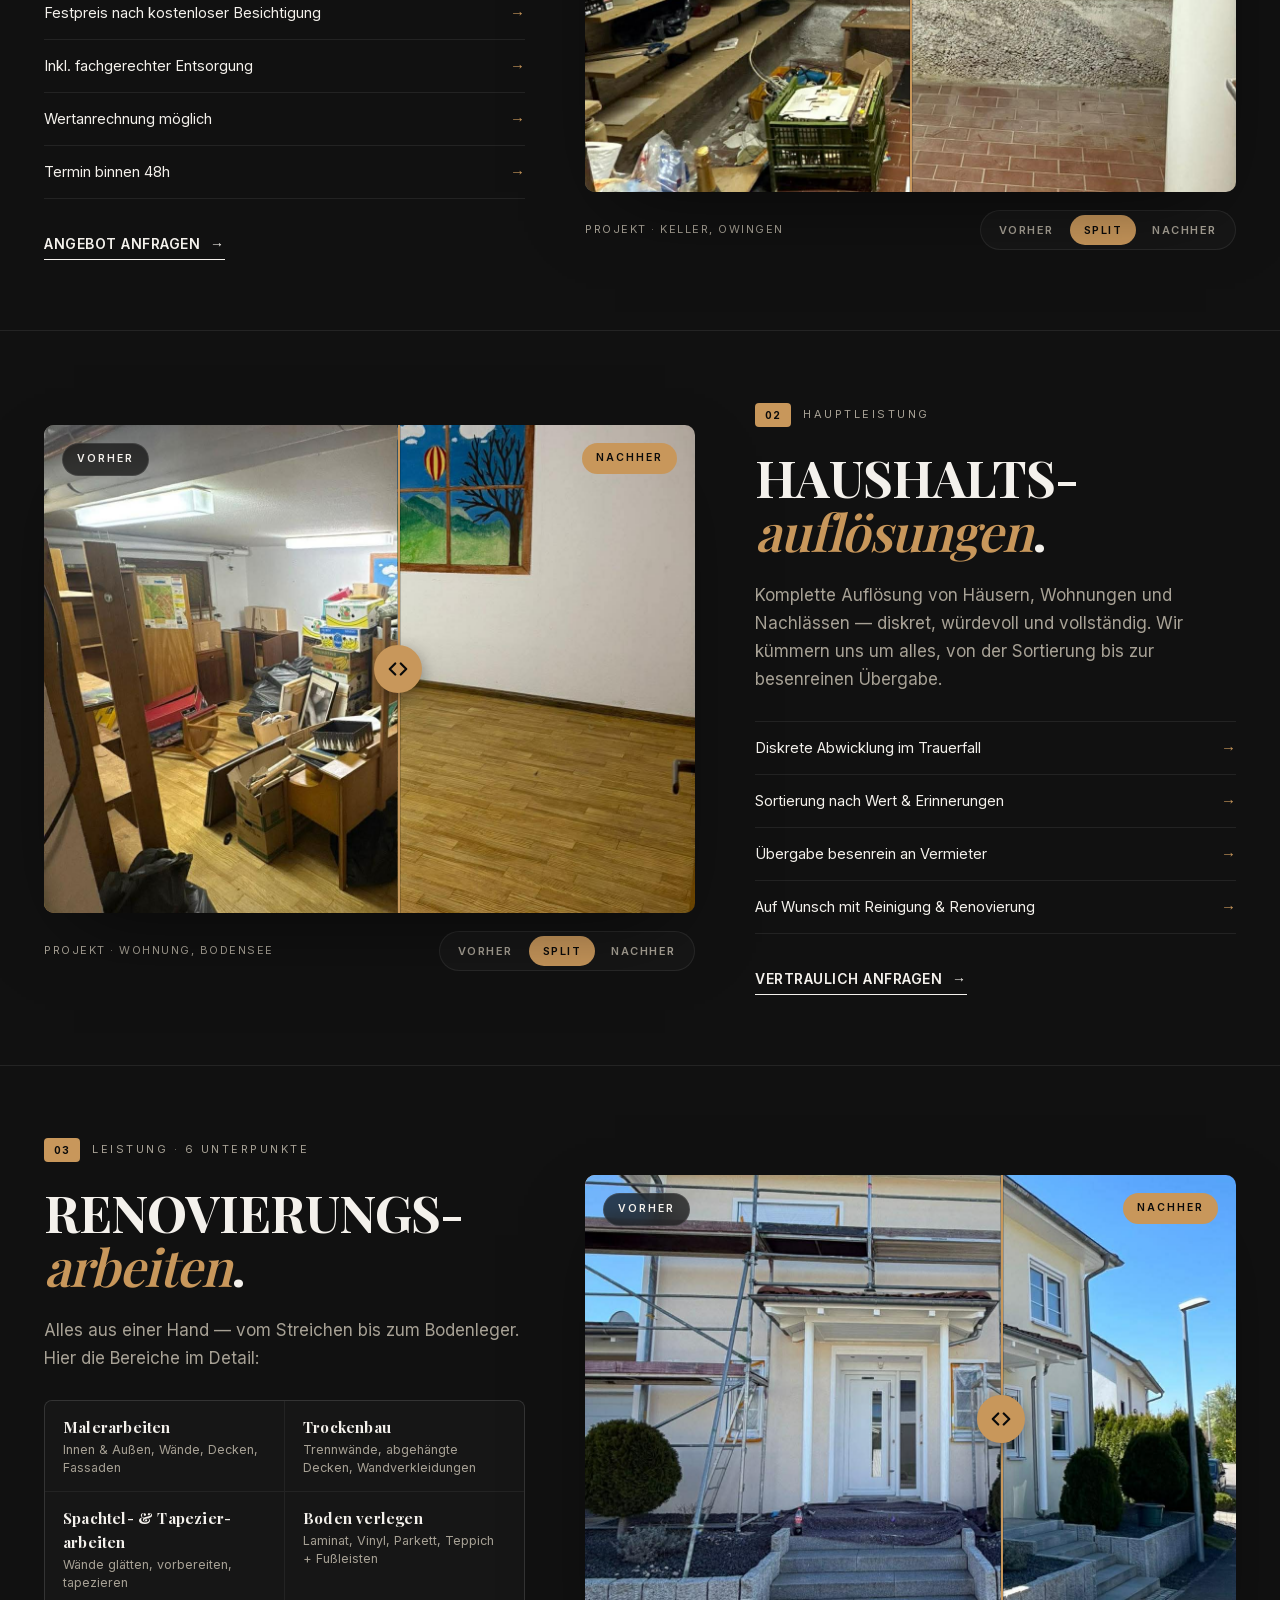
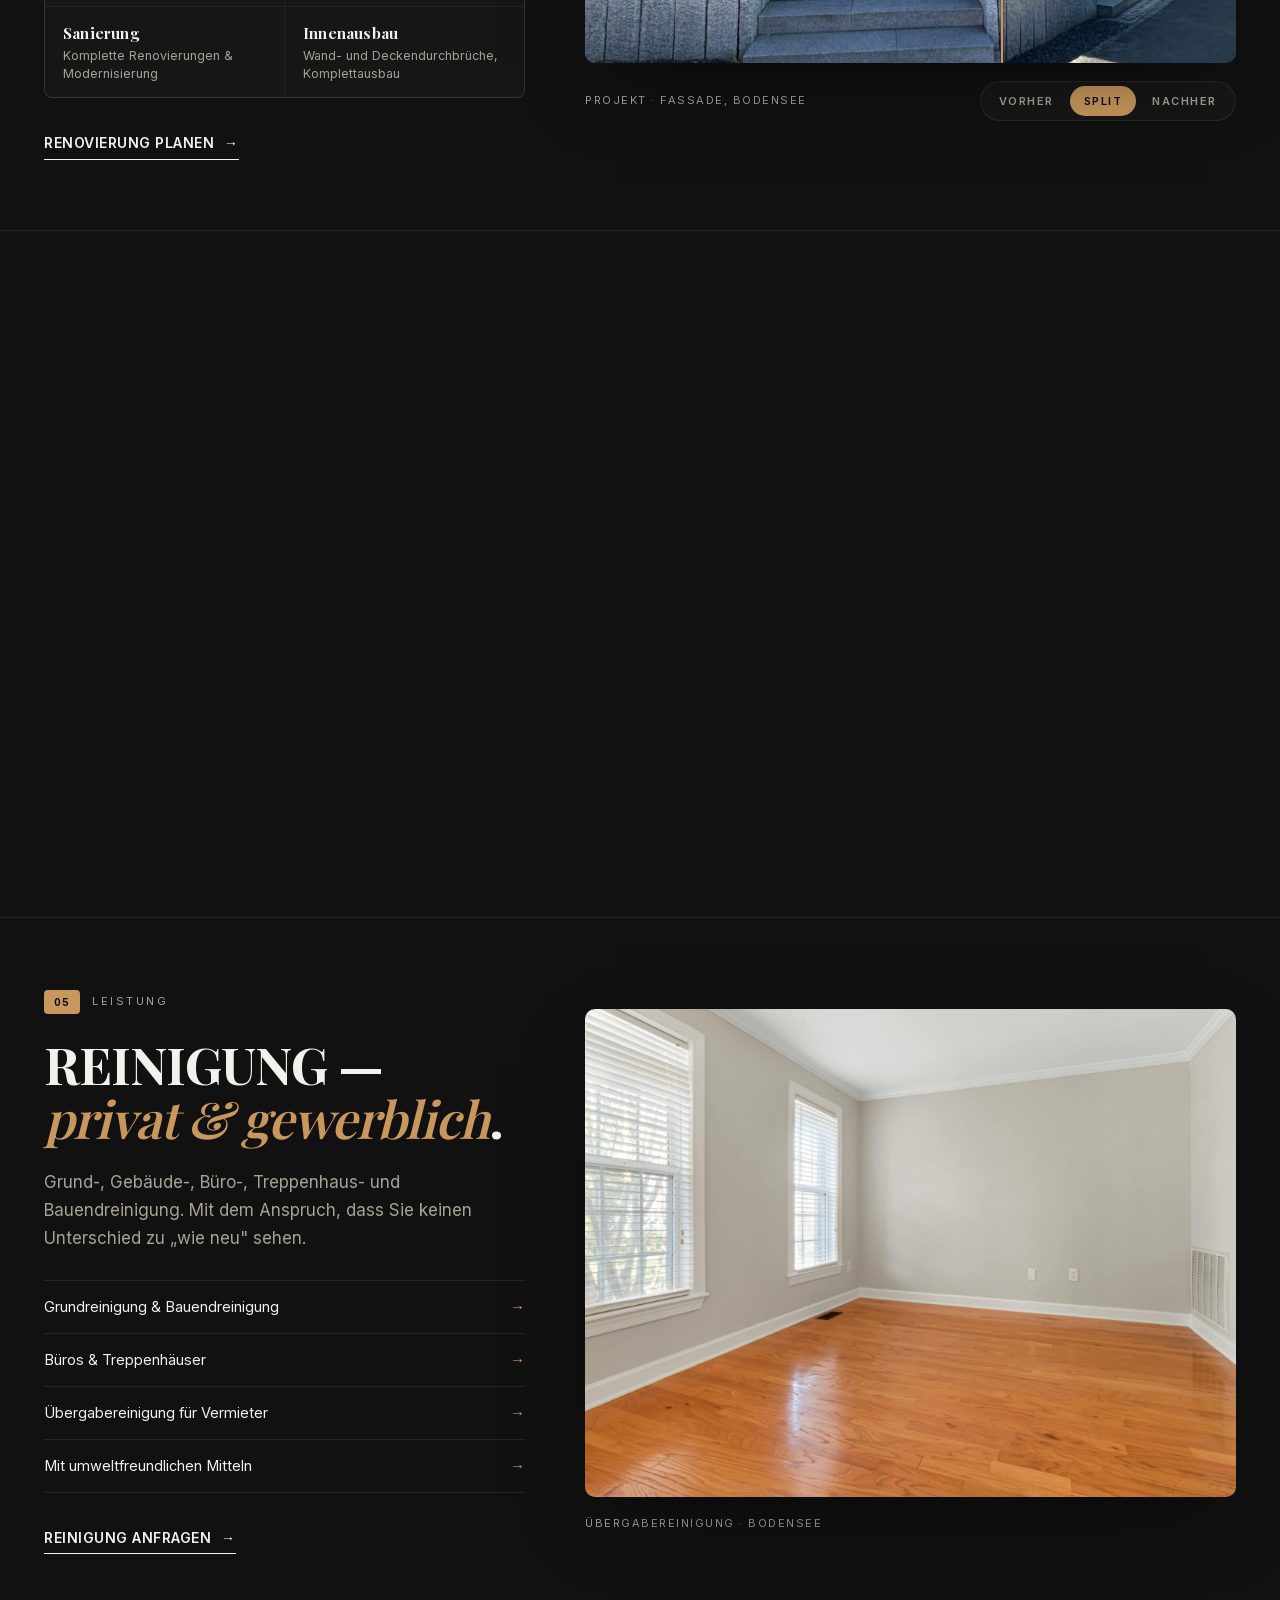
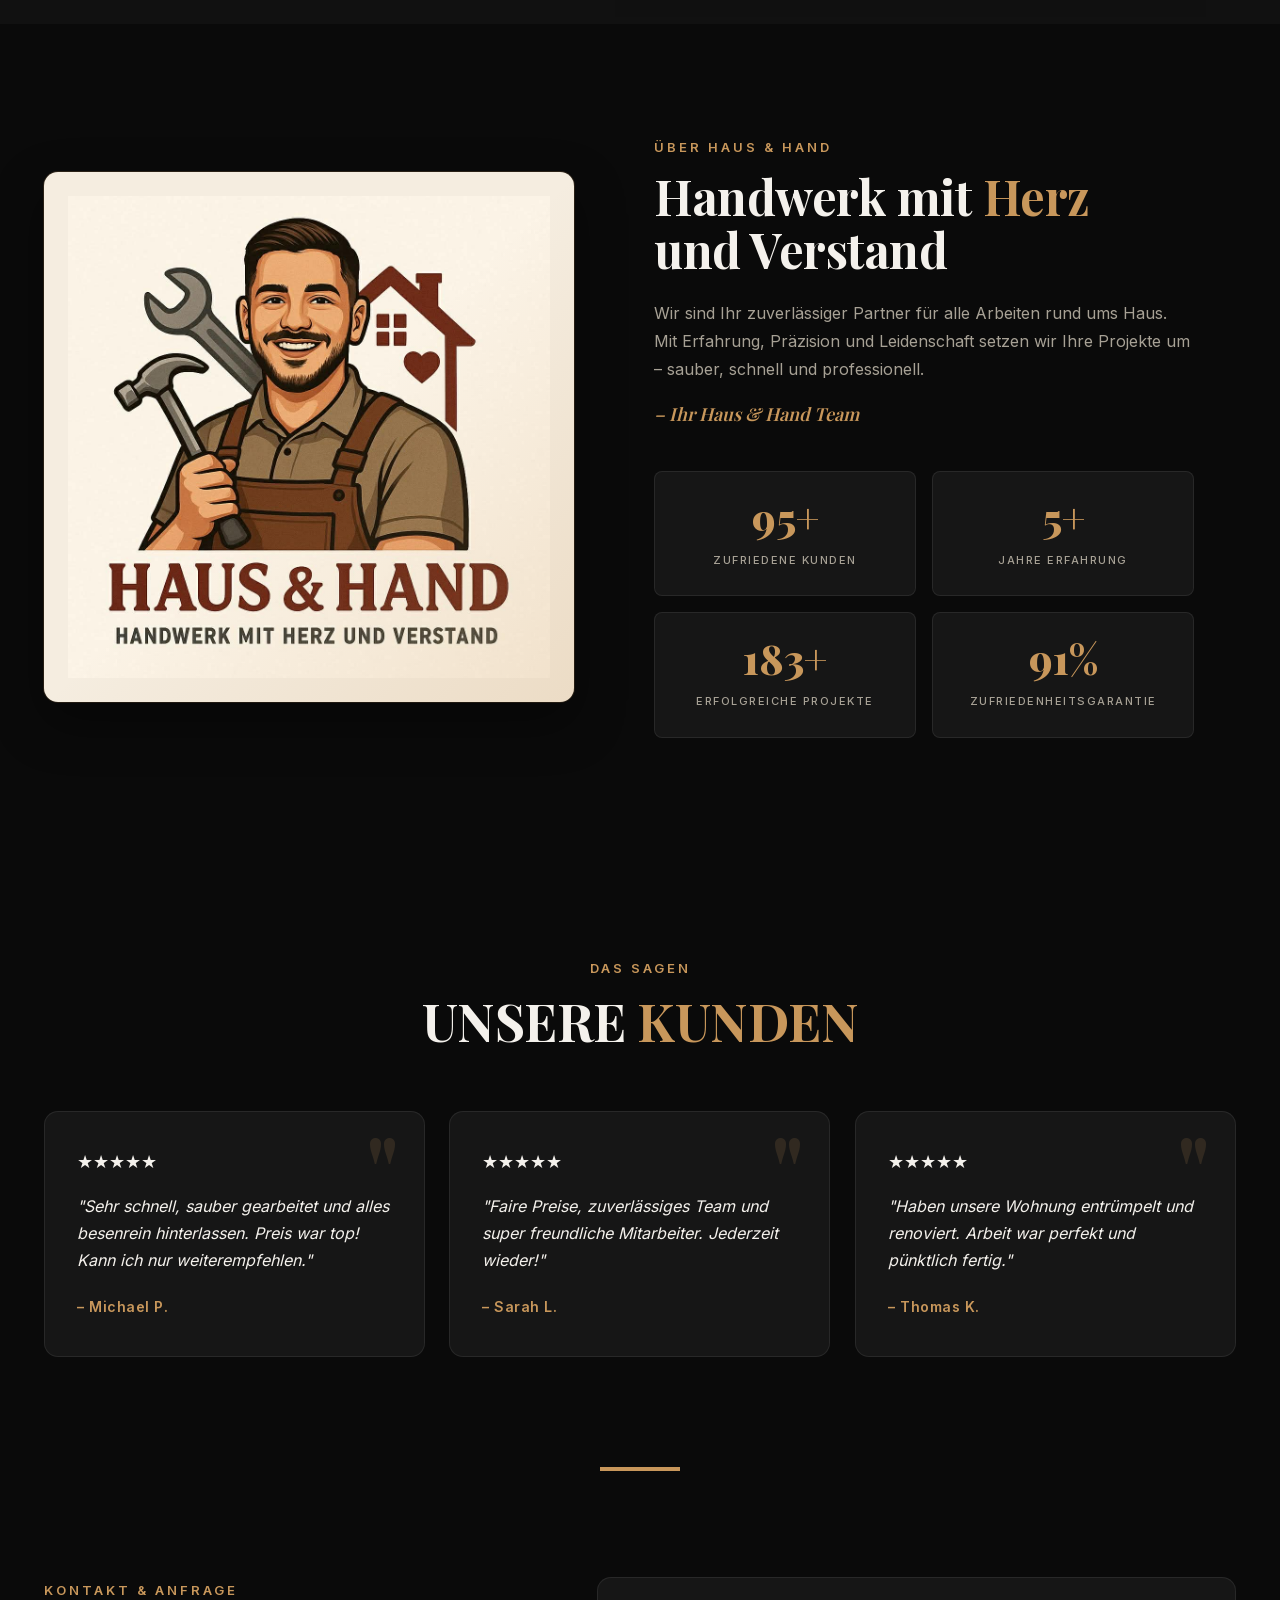
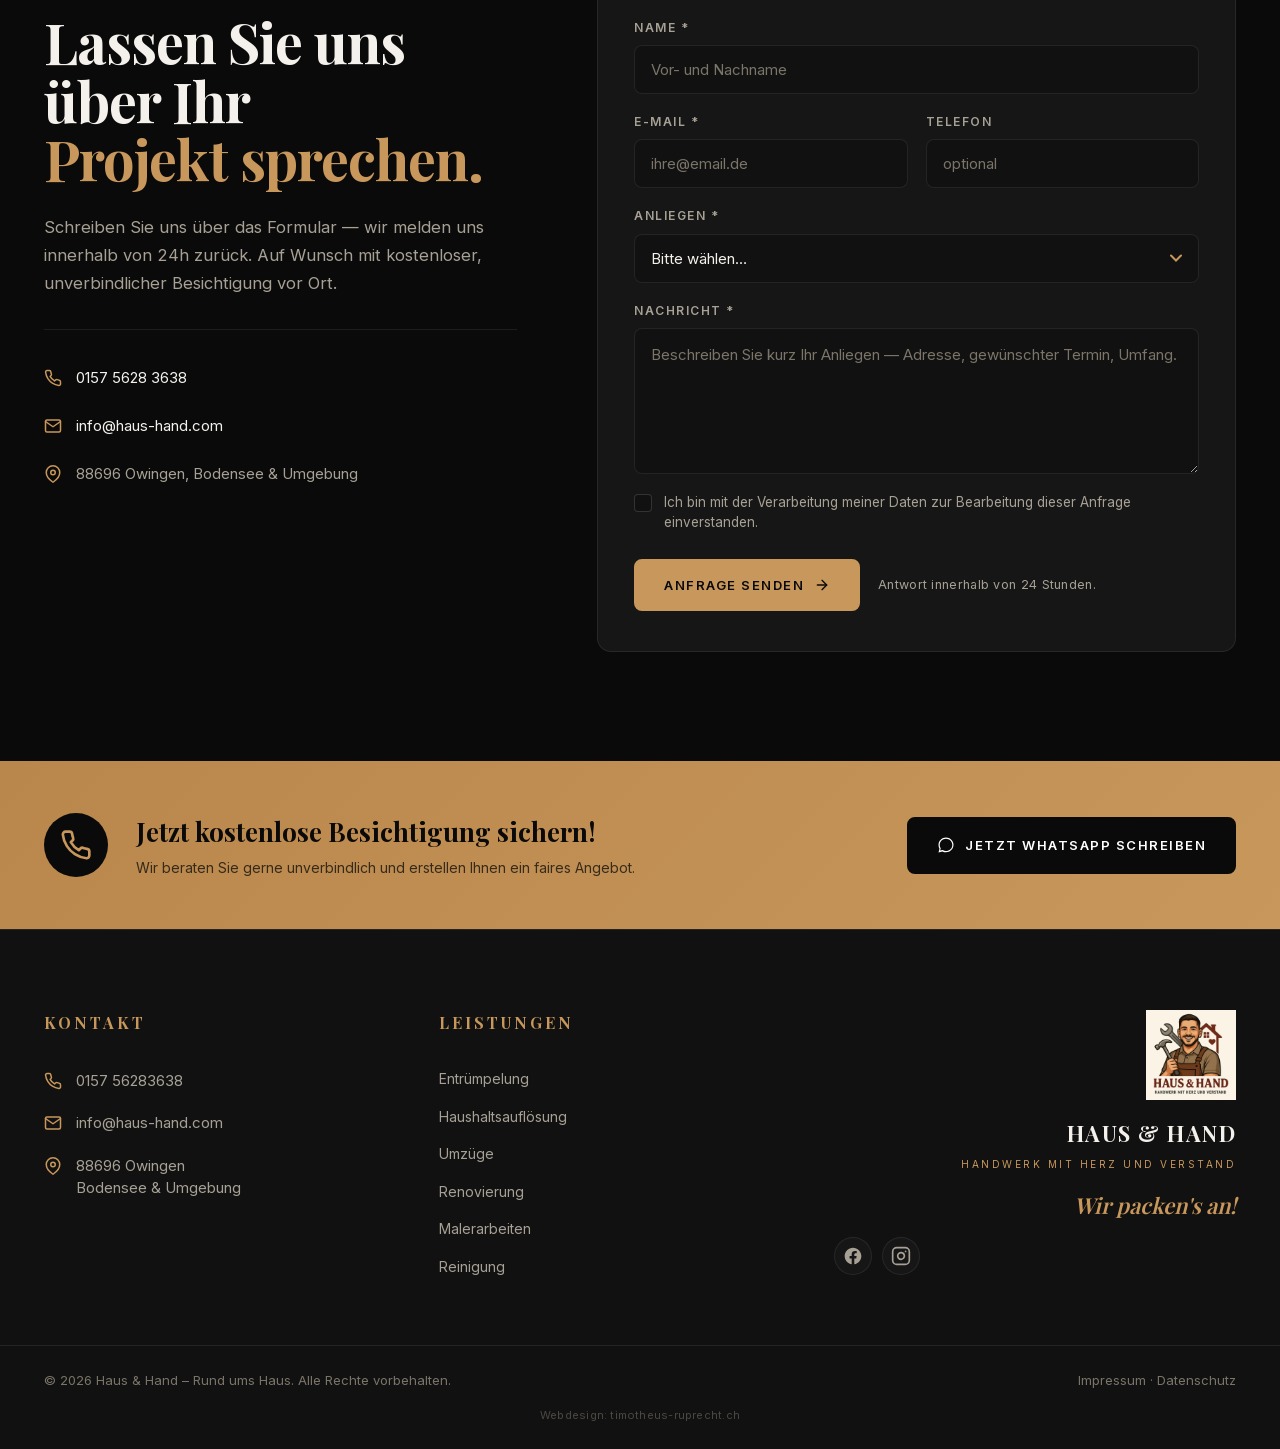
==== commit faf73546: "Add discreet Webdesign credit in footer-bottom" ====
--- a/index.html
+++ b/index.html
@@ -603,6 +603,7 @@
       <div class="container">
         <p>© 2026 Haus &amp; Hand – Rund ums Haus. Alle Rechte vorbehalten.</p>
         <p><a href="impressum.html">Impressum</a> · <a href="datenschutz.html">Datenschutz</a></p>
+        <p class="footer-credit">Webdesign: <a href="https://timotheus-ruprecht.ch" target="_blank" rel="noopener">timotheus-ruprecht.ch</a></p>
       </div>
     </div>
   </footer>
--- a/styles.css
+++ b/styles.css
@@ -1009,6 +1009,15 @@
   color: var(--text-dim);
 }
 .footer-bottom a:hover { color: var(--gold); }
+.footer-credit {
+  flex-basis: 100%;
+  text-align: center;
+  font-size: 11px;
+  opacity: 0.55;
+  margin-top: 4px;
+  letter-spacing: 0.02em;
+}
+.footer-credit a { color: inherit; }
 
 /* ===== Services Section (Split Layout with B/A Slider) ===== */
 .services-new {
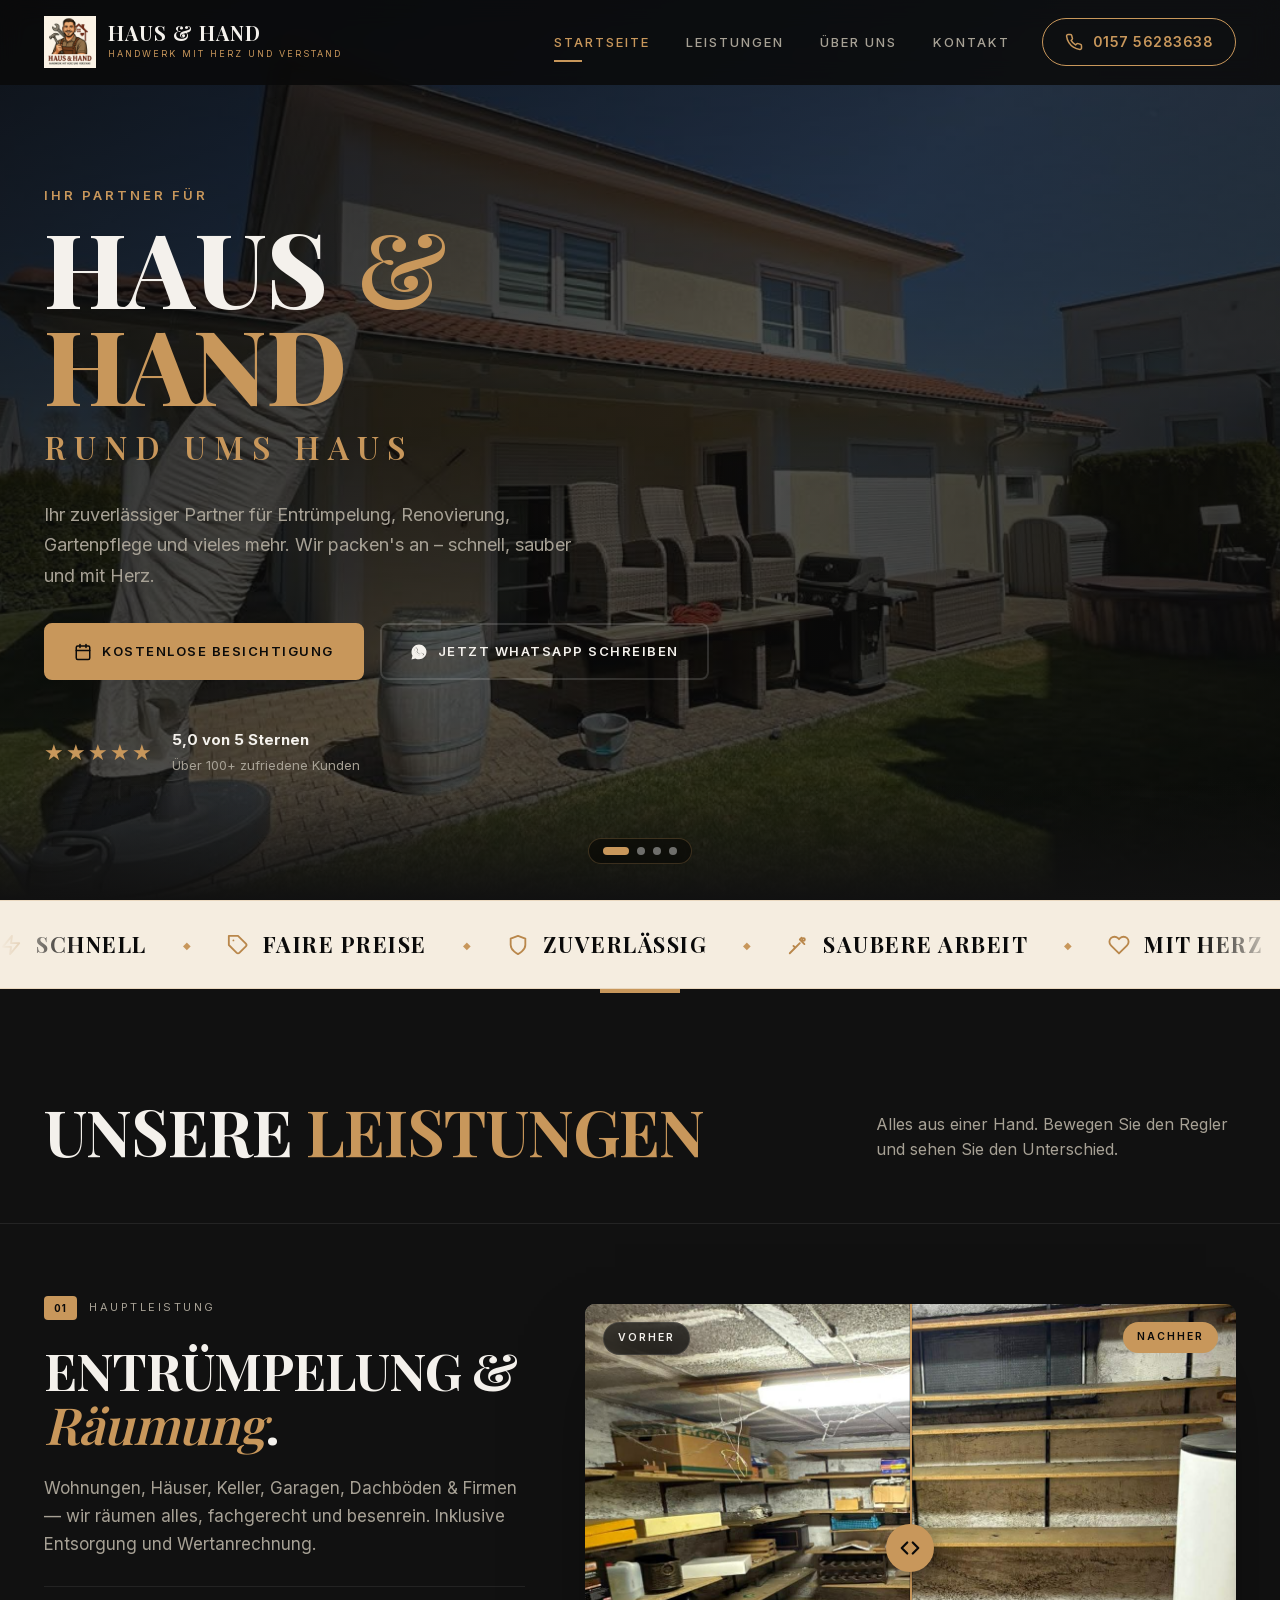
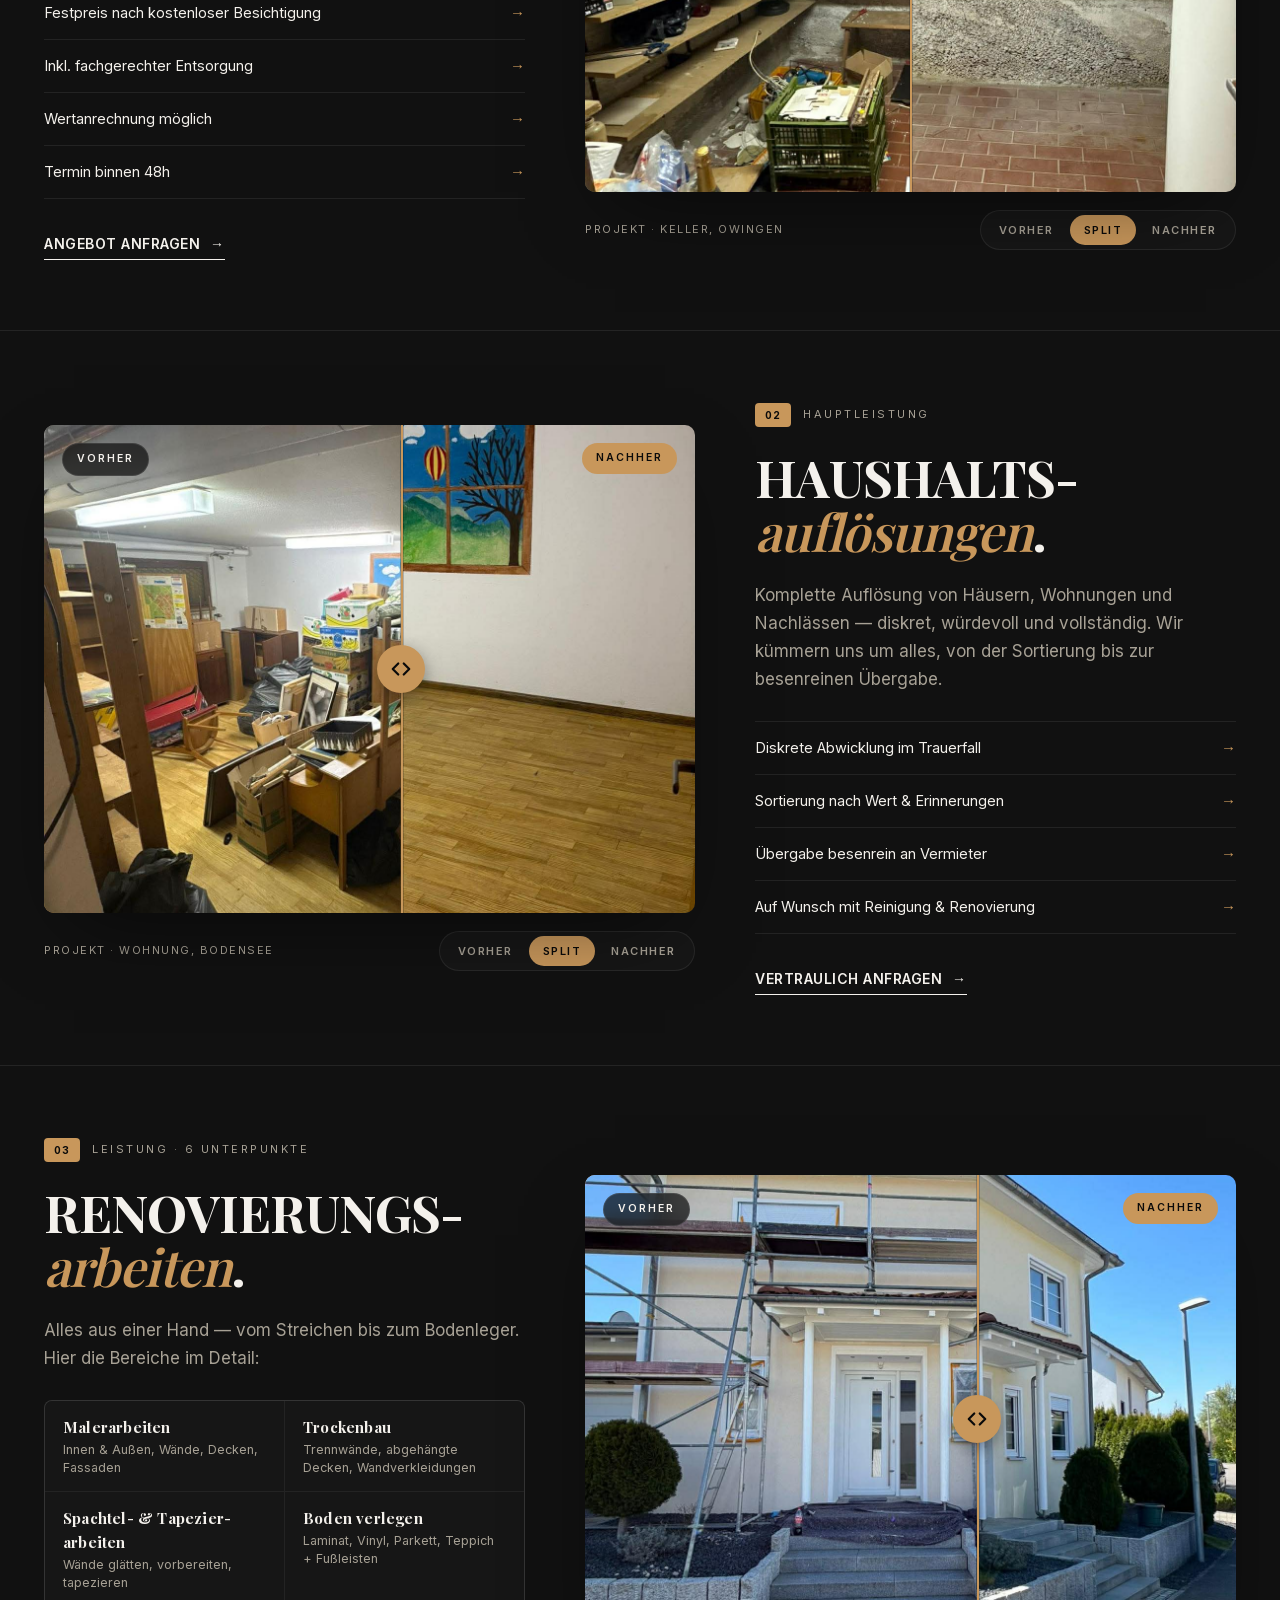
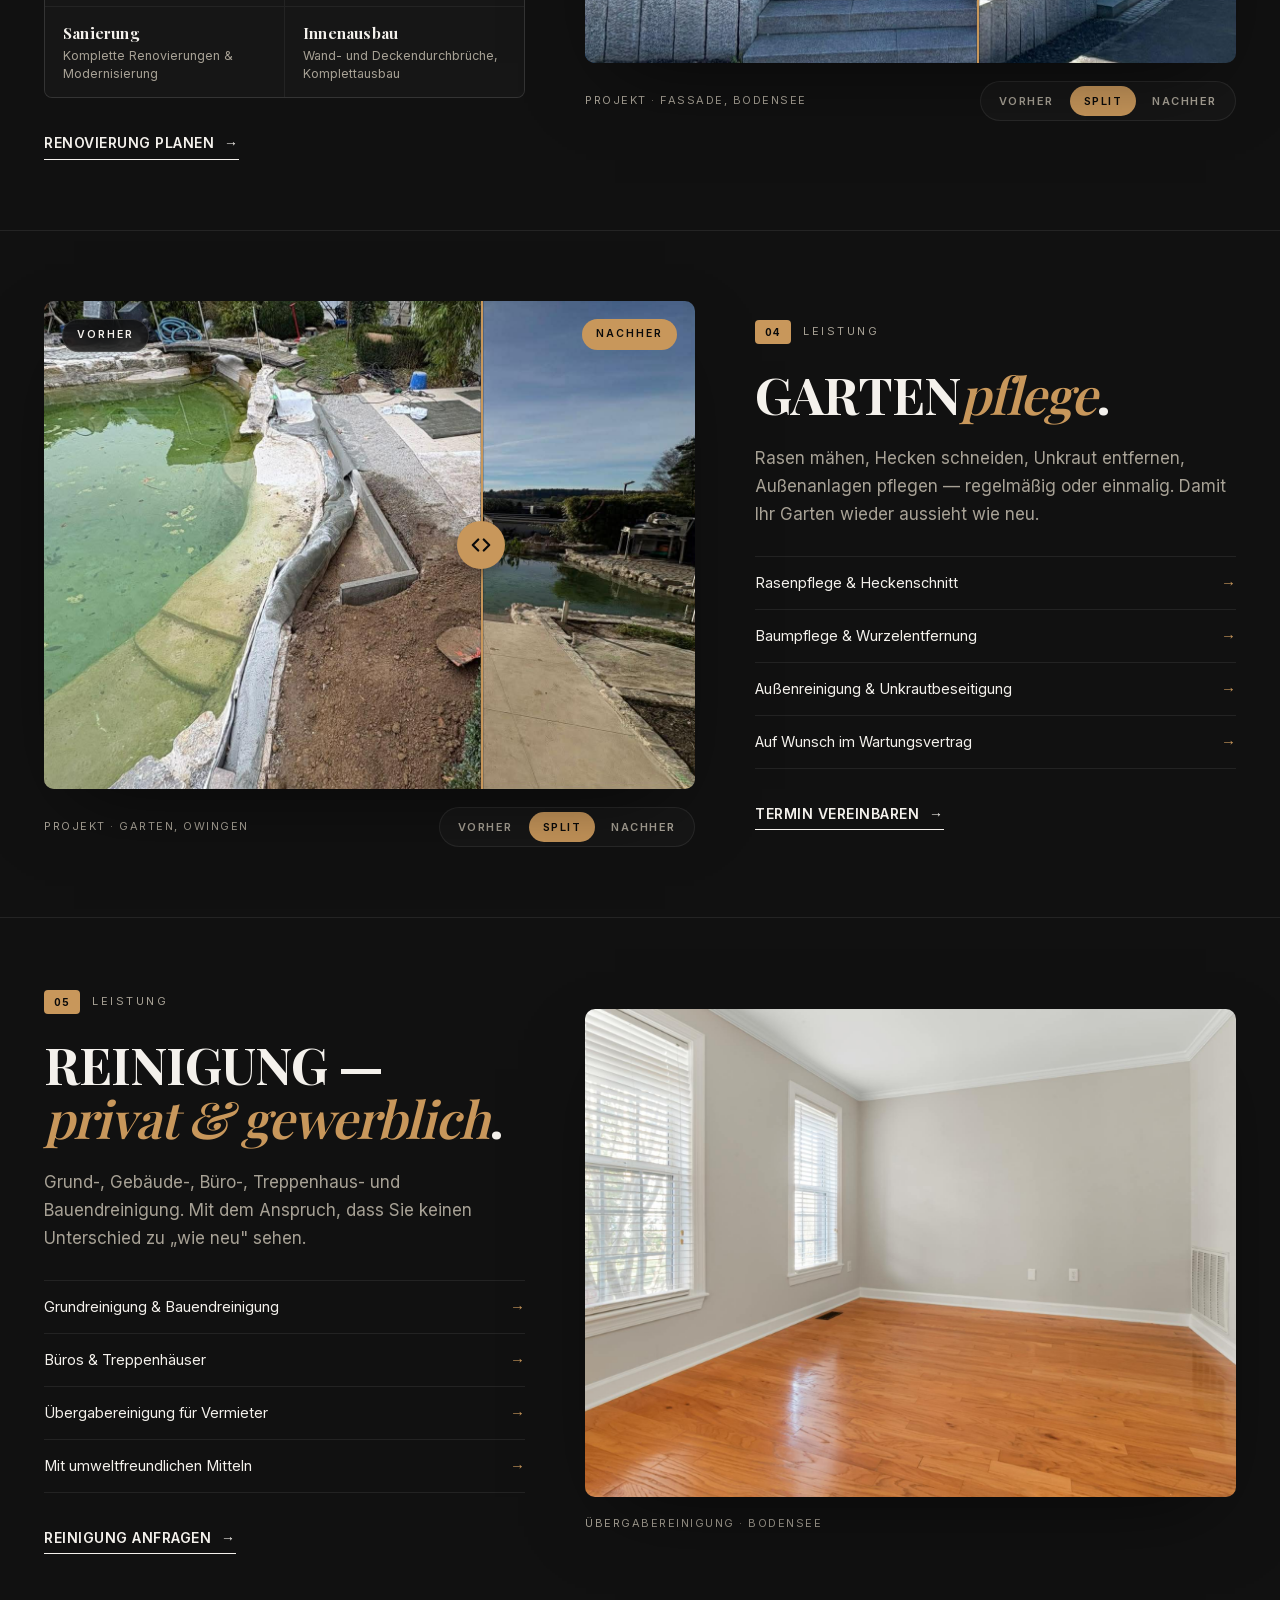
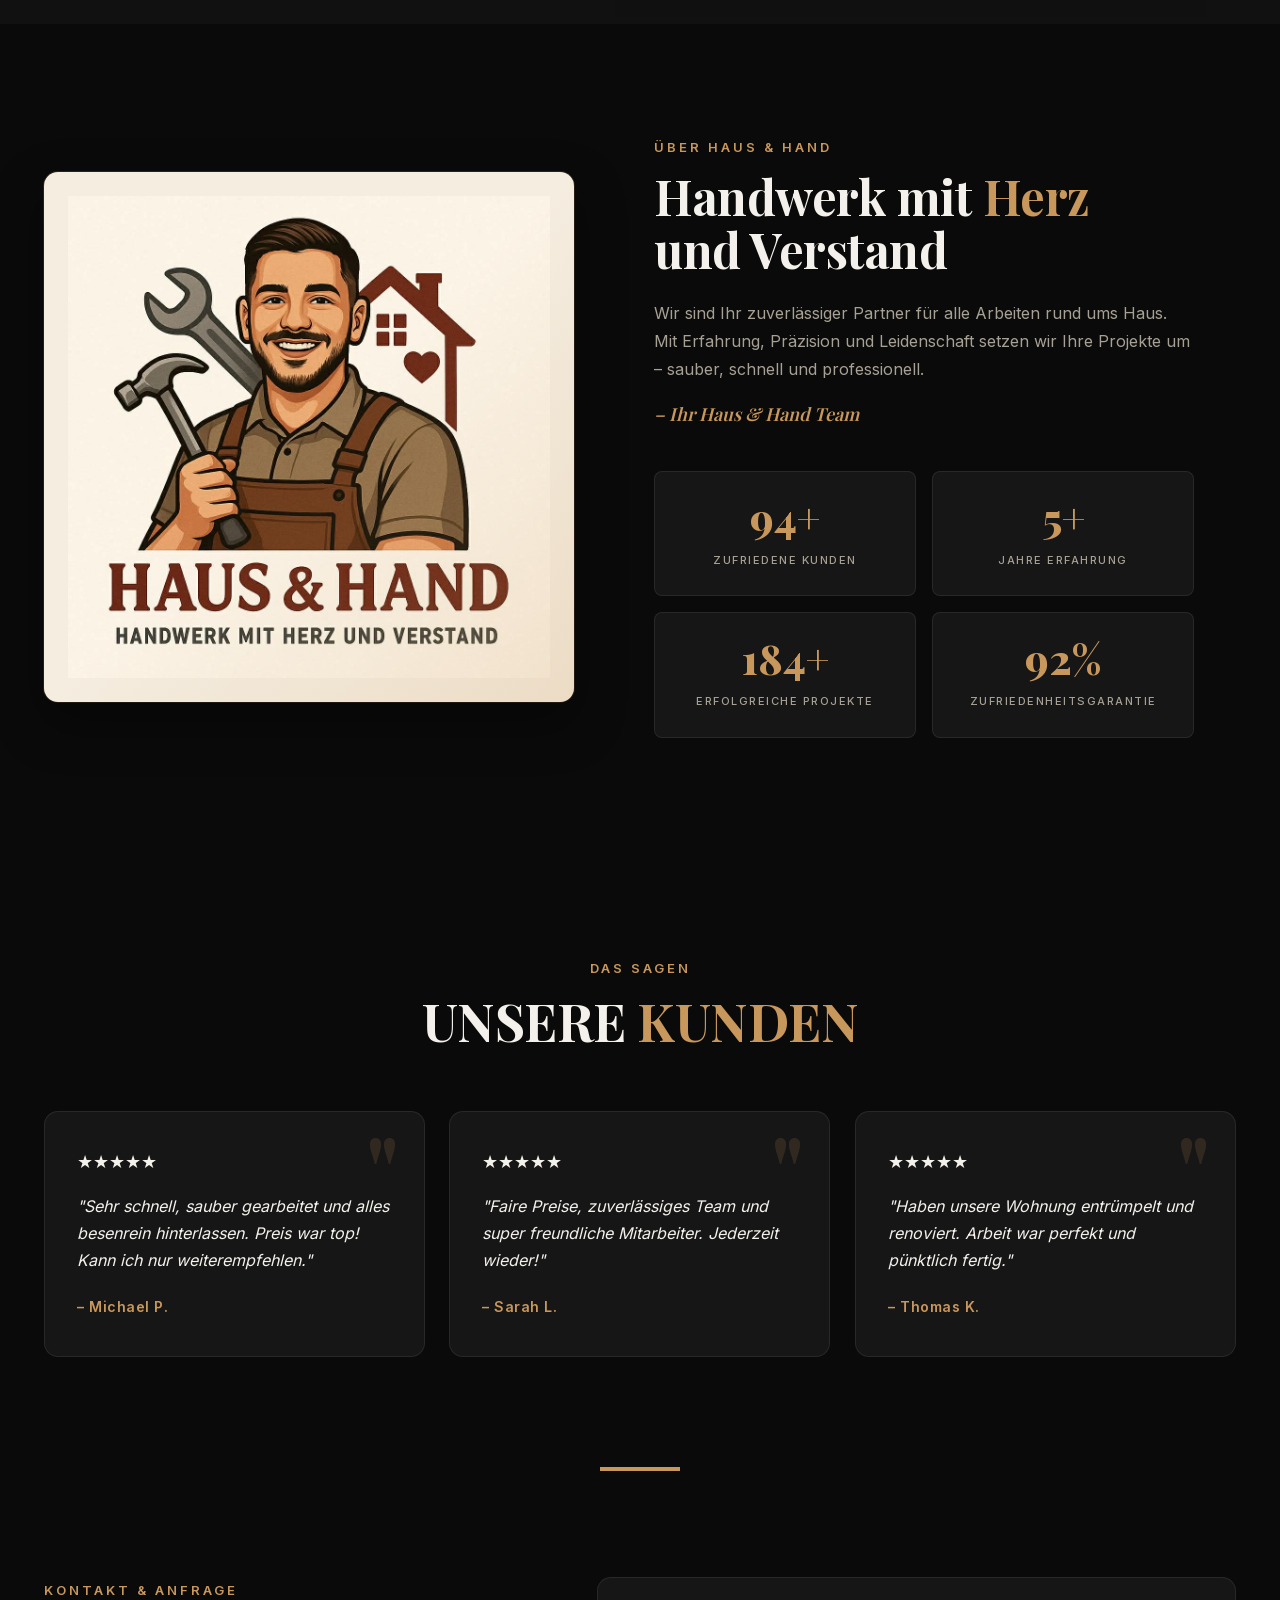
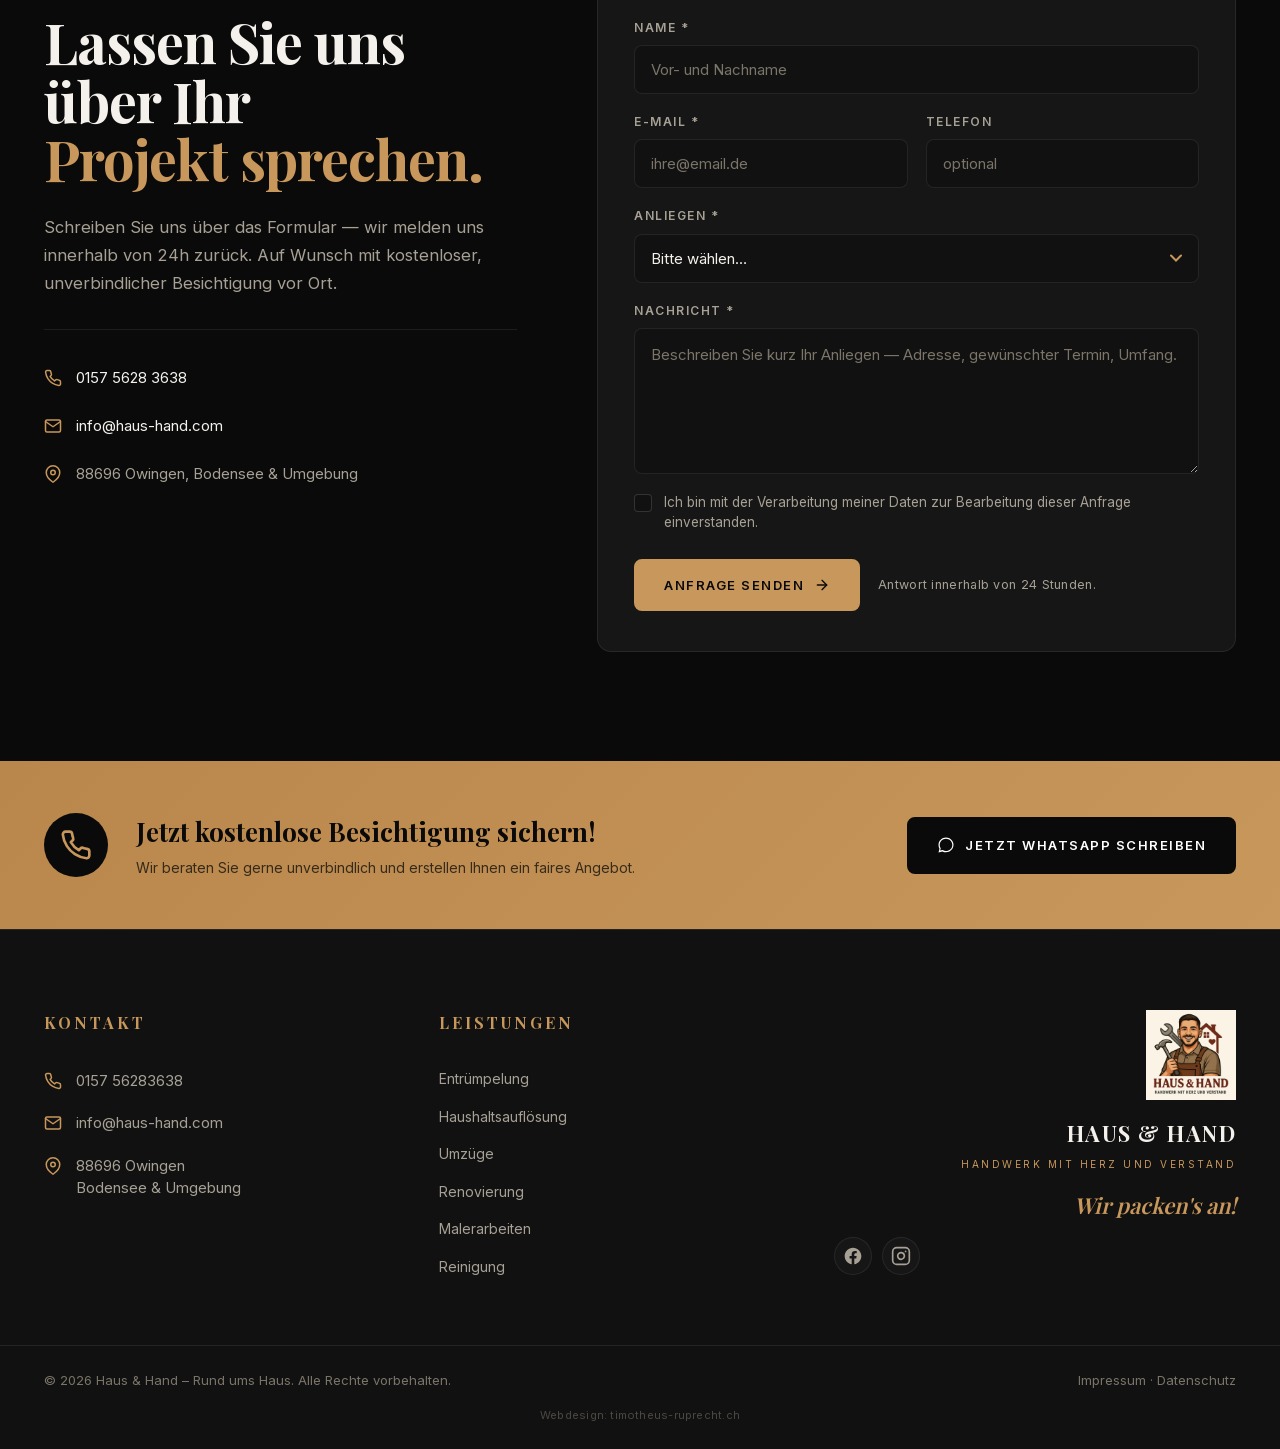
==== commit 09d15941: "Fix Vorher/Nachher button mapping in before/after sliders" ====
--- a/index.html
+++ b/index.html
@@ -706,8 +706,8 @@
       const foot = wrapper.querySelector('.ba-toggle');
       function apply() {
         let p = pct;
-        if (mode === 'before') p = 0;
-        if (mode === 'after') p = 100;
+        if (mode === 'before') p = 100;
+        if (mode === 'after') p = 0;
         afterWrap.style.clipPath = `inset(0 ${100 - p}% 0 0)`;
         divider.style.left = p + '%';
         handle.style.left = p + '%';
--- a/styles.css
+++ b/styles.css
@@ -1589,6 +1589,17 @@
 @media (max-width: 768px) {
   .container { padding: 0 20px; }
 
+  .site-header {
+    background: var(--dark-1);
+    backdrop-filter: none;
+    -webkit-backdrop-filter: none;
+    border-bottom: 1px solid var(--line);
+    box-shadow: 0 2px 12px rgba(0, 0, 0, 0.6);
+  }
+  .site-header.scrolled {
+    background: var(--dark-1);
+  }
+
   .header-inner { gap: 12px; padding: 12px 20px; }
   .brand-text strong { font-size: 16px; }
   .brand-text span { font-size: 8px; letter-spacing: 1.5px; }
@@ -1596,16 +1607,23 @@
 
   .main-nav {
     position: fixed;
-    top: 70px; left: 0; right: 0;
+    top: -100vh; left: 0; right: 0;
     flex-direction: column;
     background: var(--dark-2);
     padding: 24px;
     gap: 16px;
-    transform: translateY(-120%);
-    transition: transform var(--transition);
+    opacity: 0;
+    visibility: hidden;
+    transition: opacity var(--transition), top var(--transition), visibility var(--transition);
     border-bottom: 1px solid var(--line);
+    pointer-events: none;
   }
-  .main-nav.open { transform: translateY(0); }
+  .main-nav.open {
+    top: 70px;
+    opacity: 1;
+    visibility: visible;
+    pointer-events: auto;
+  }
   .nav-link.active::after { display: none; }
 
   .phone-pill span { display: none; }
